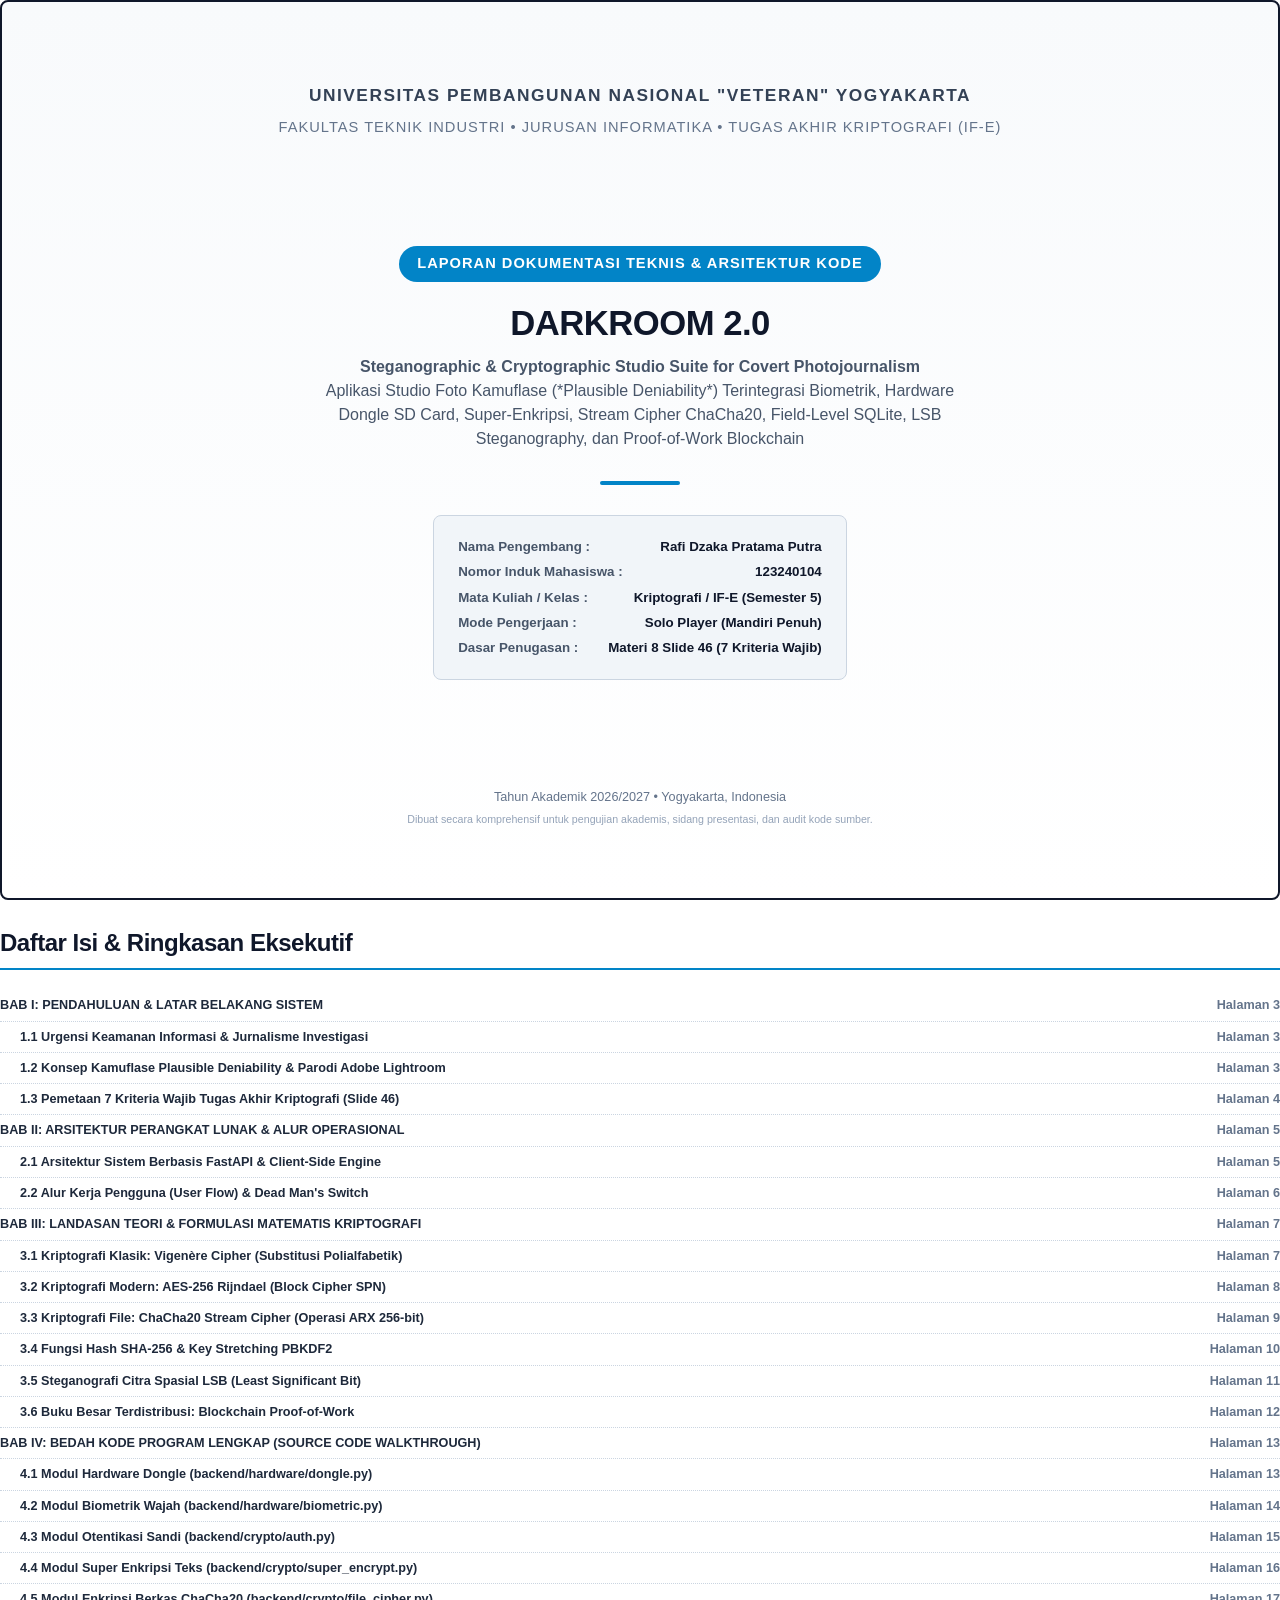
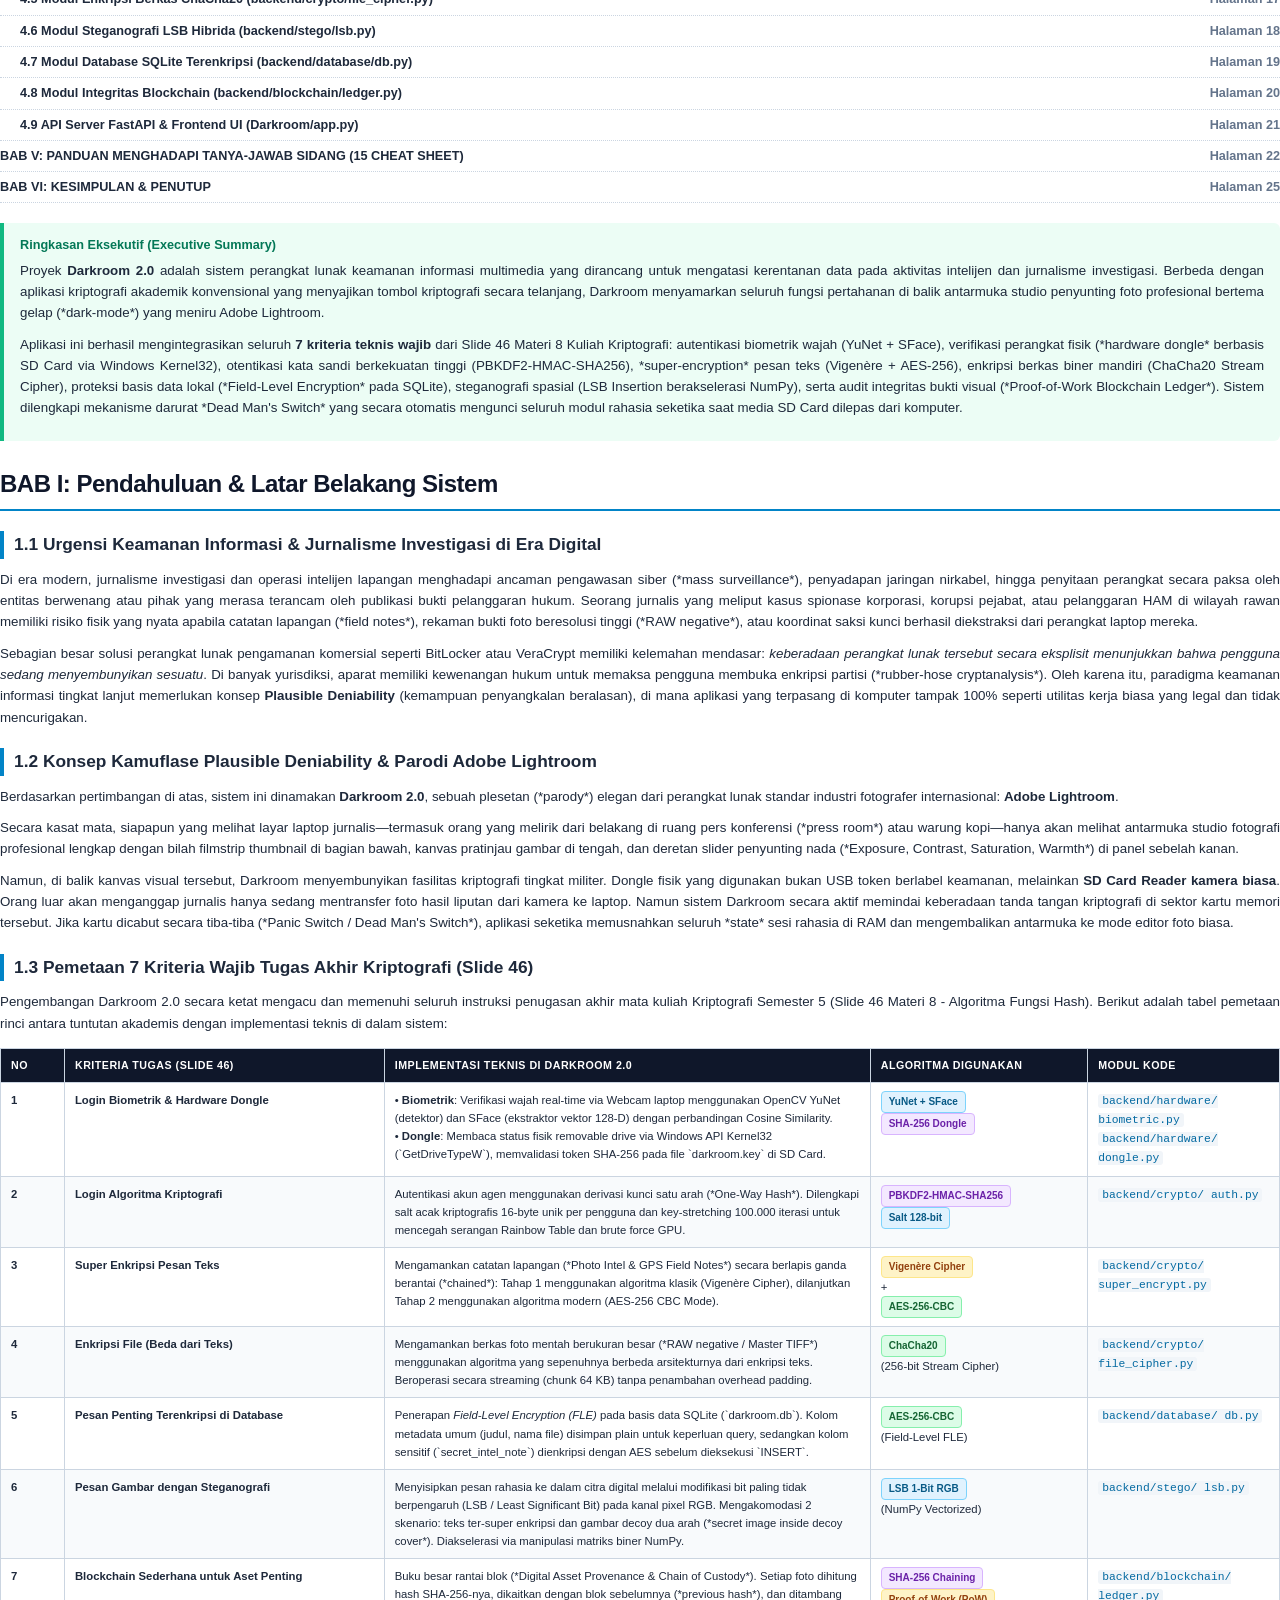
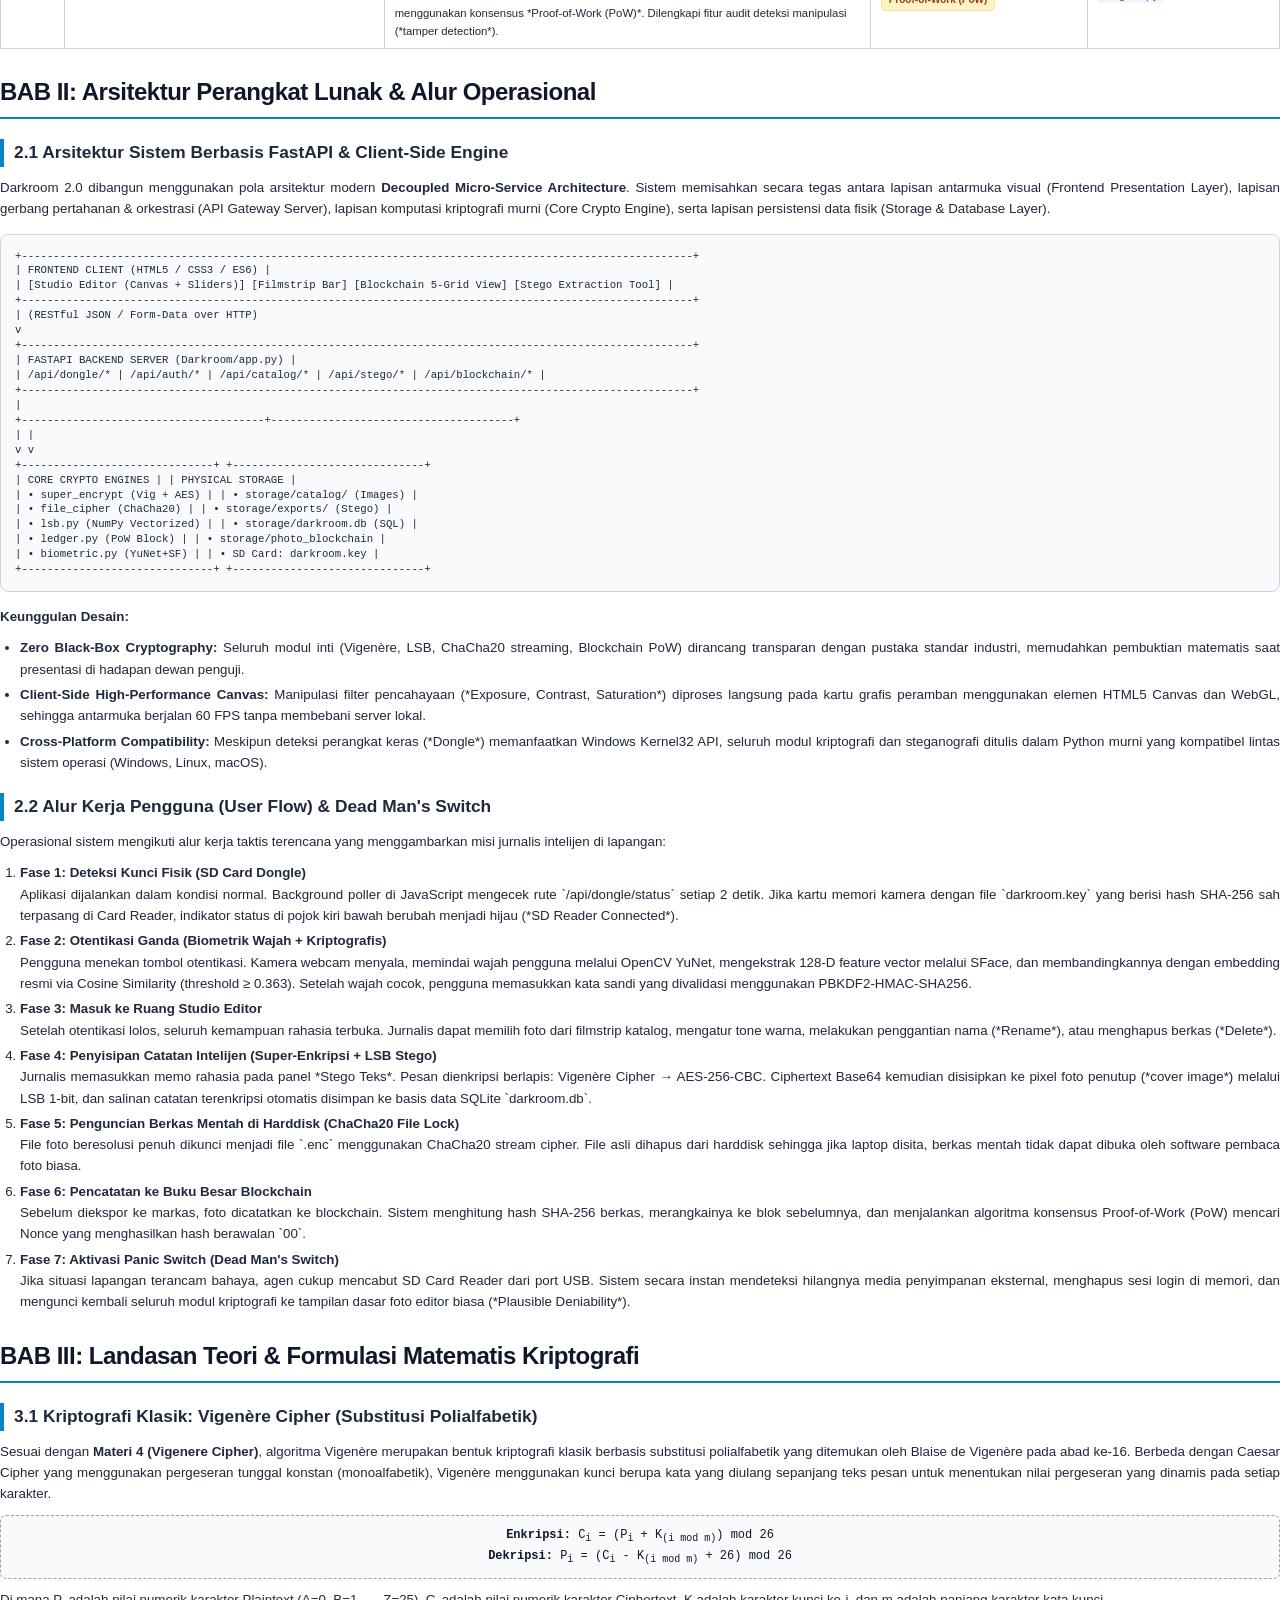
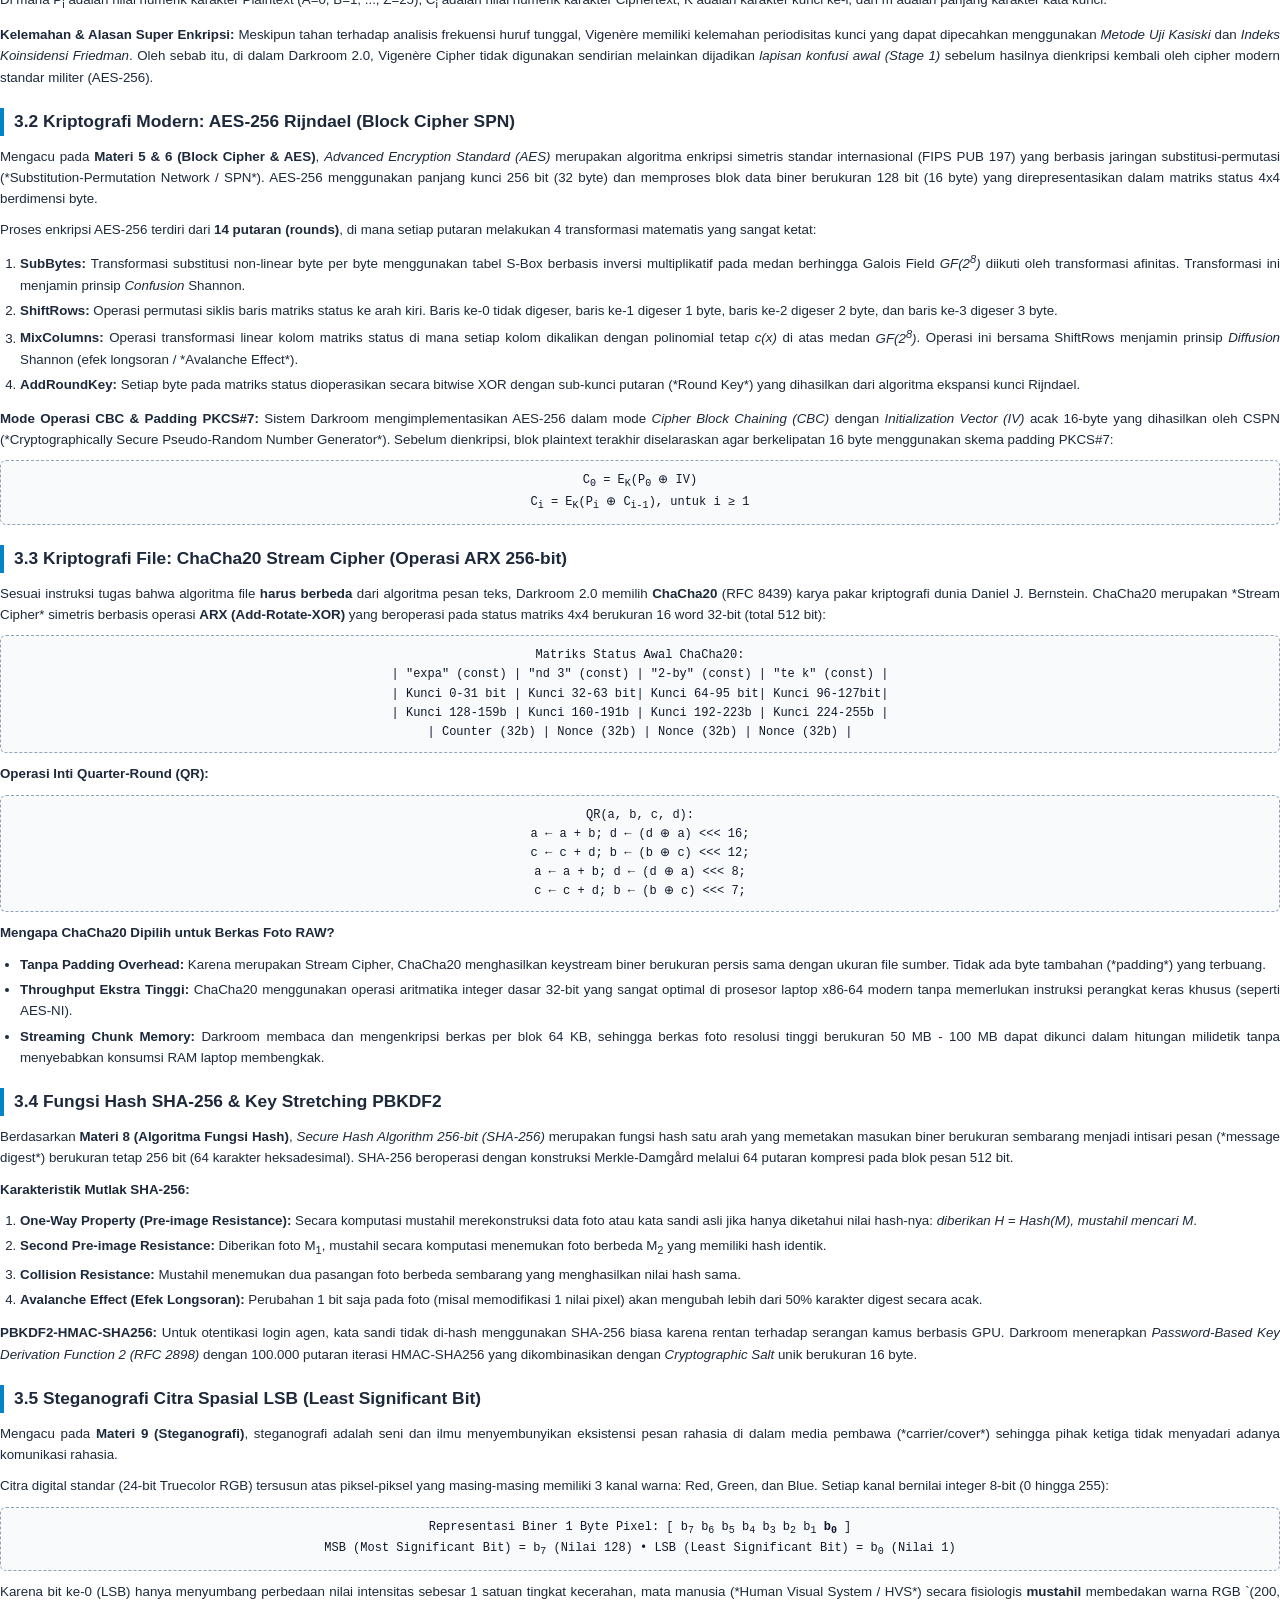
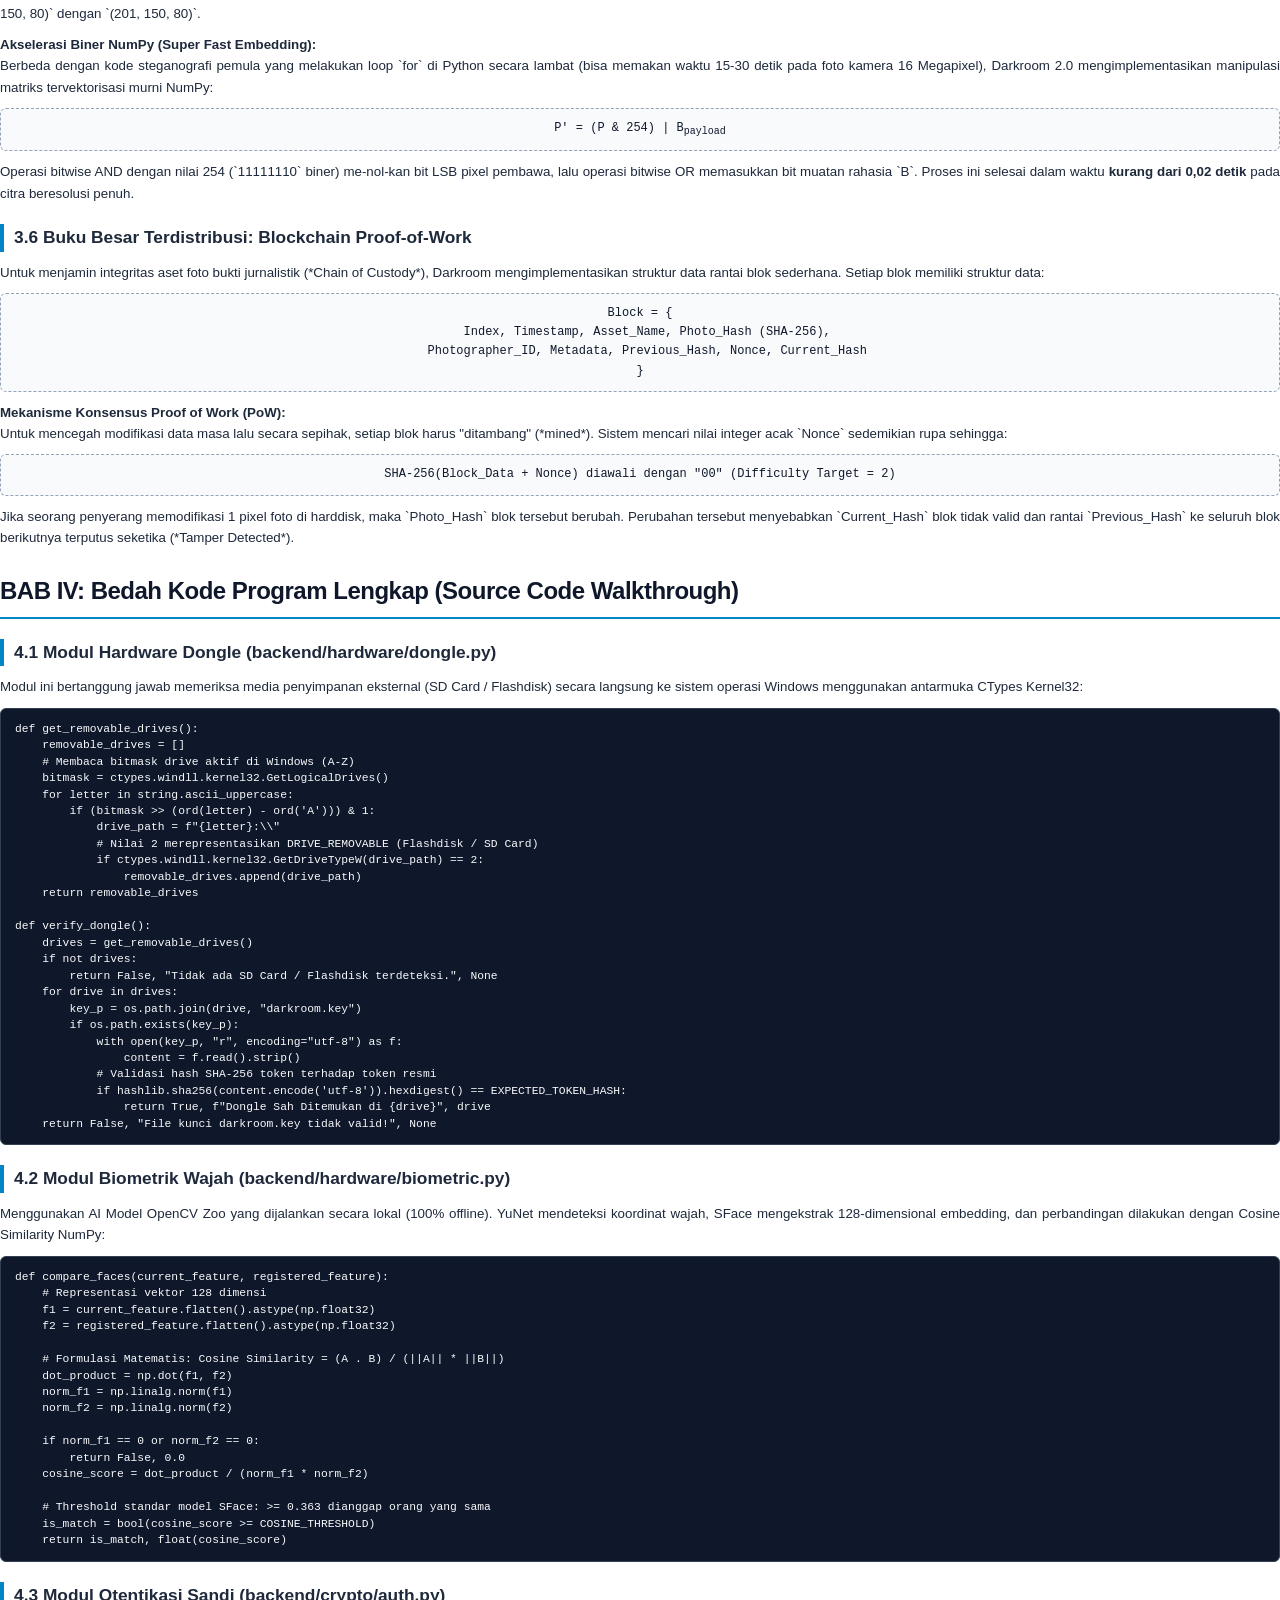
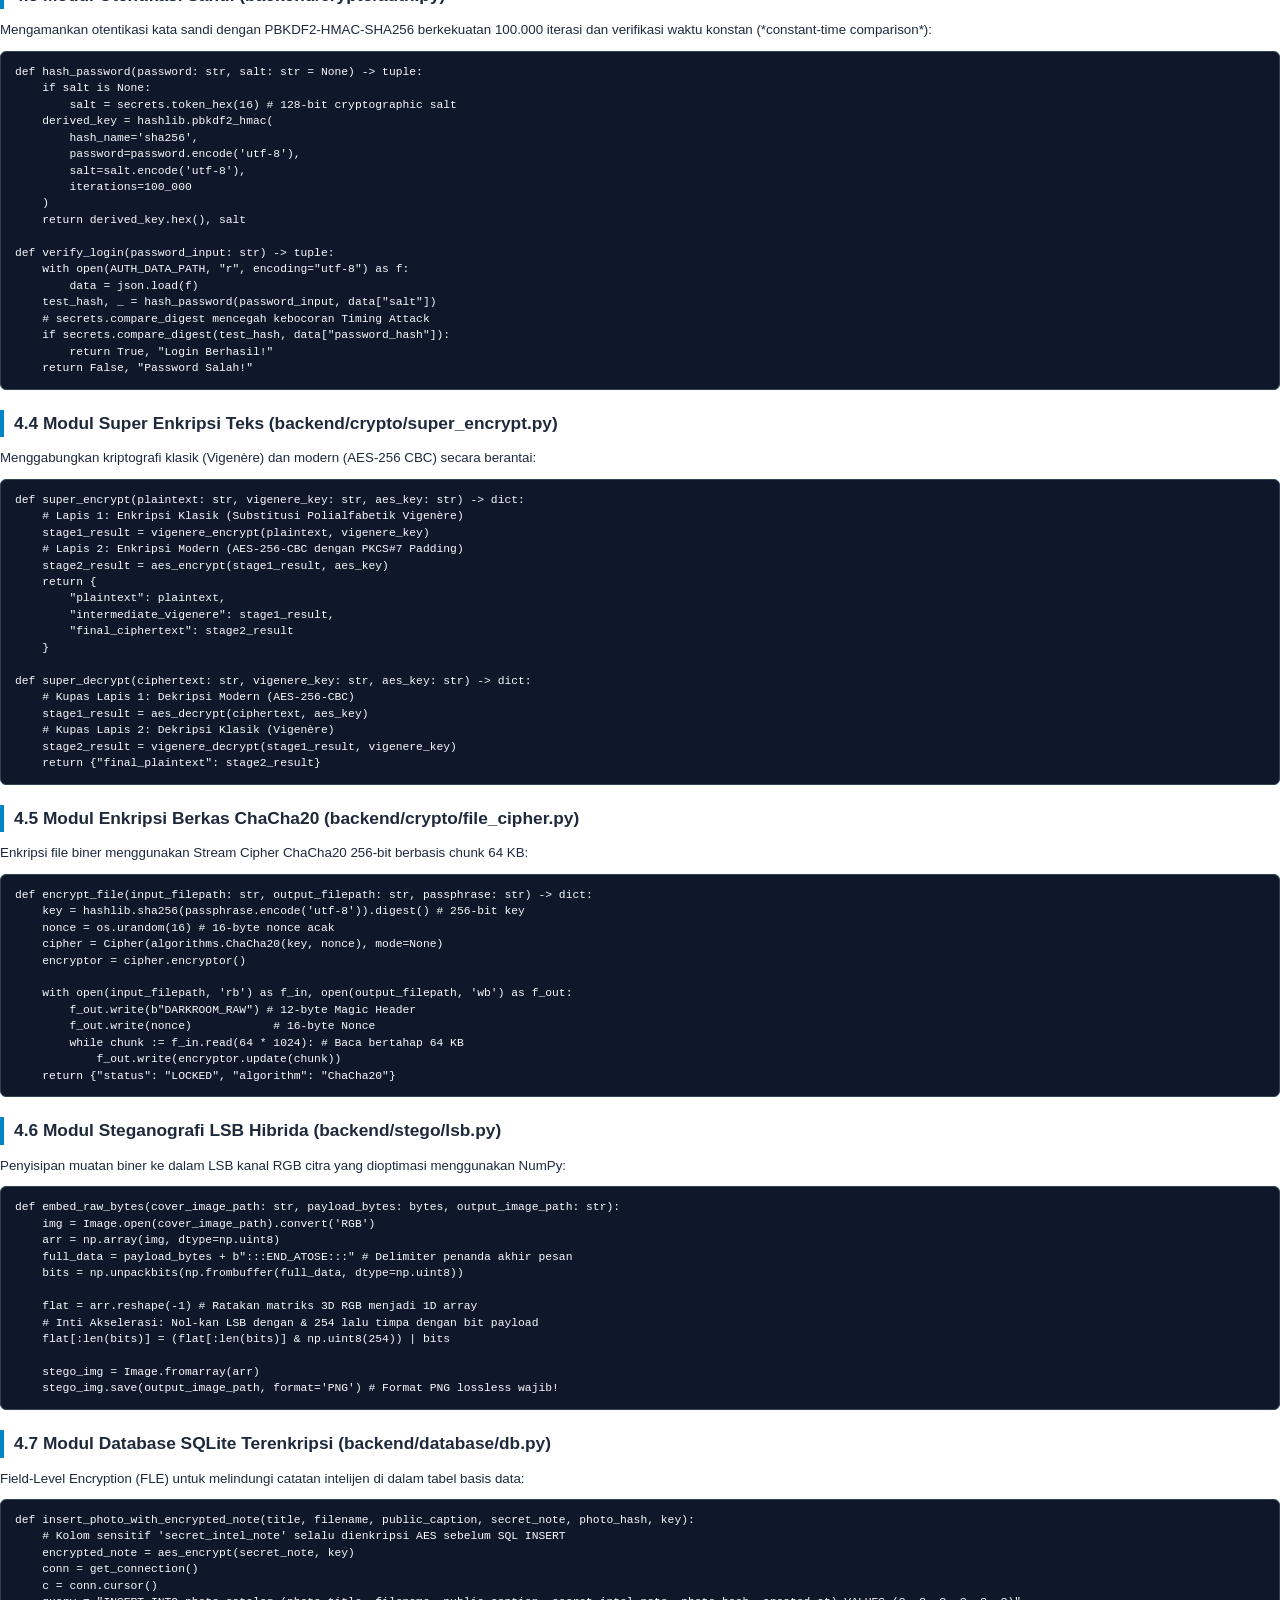
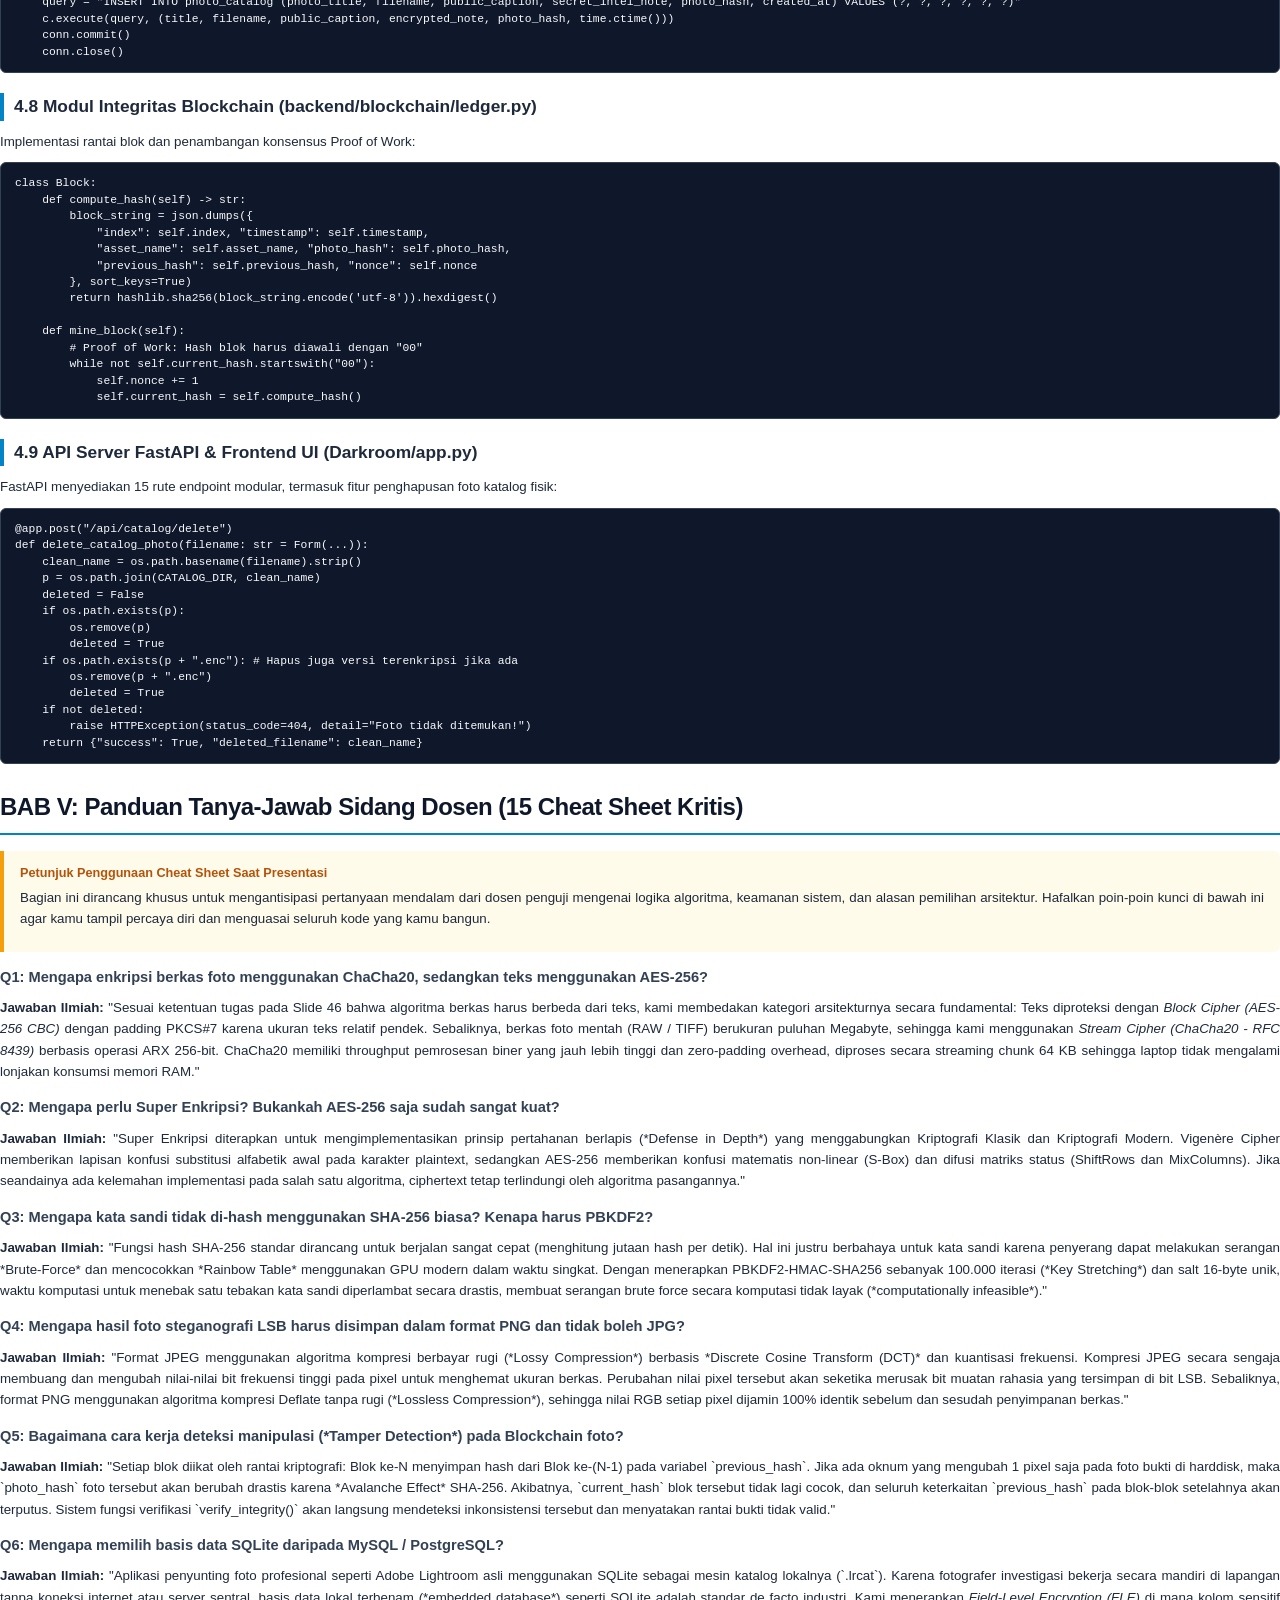
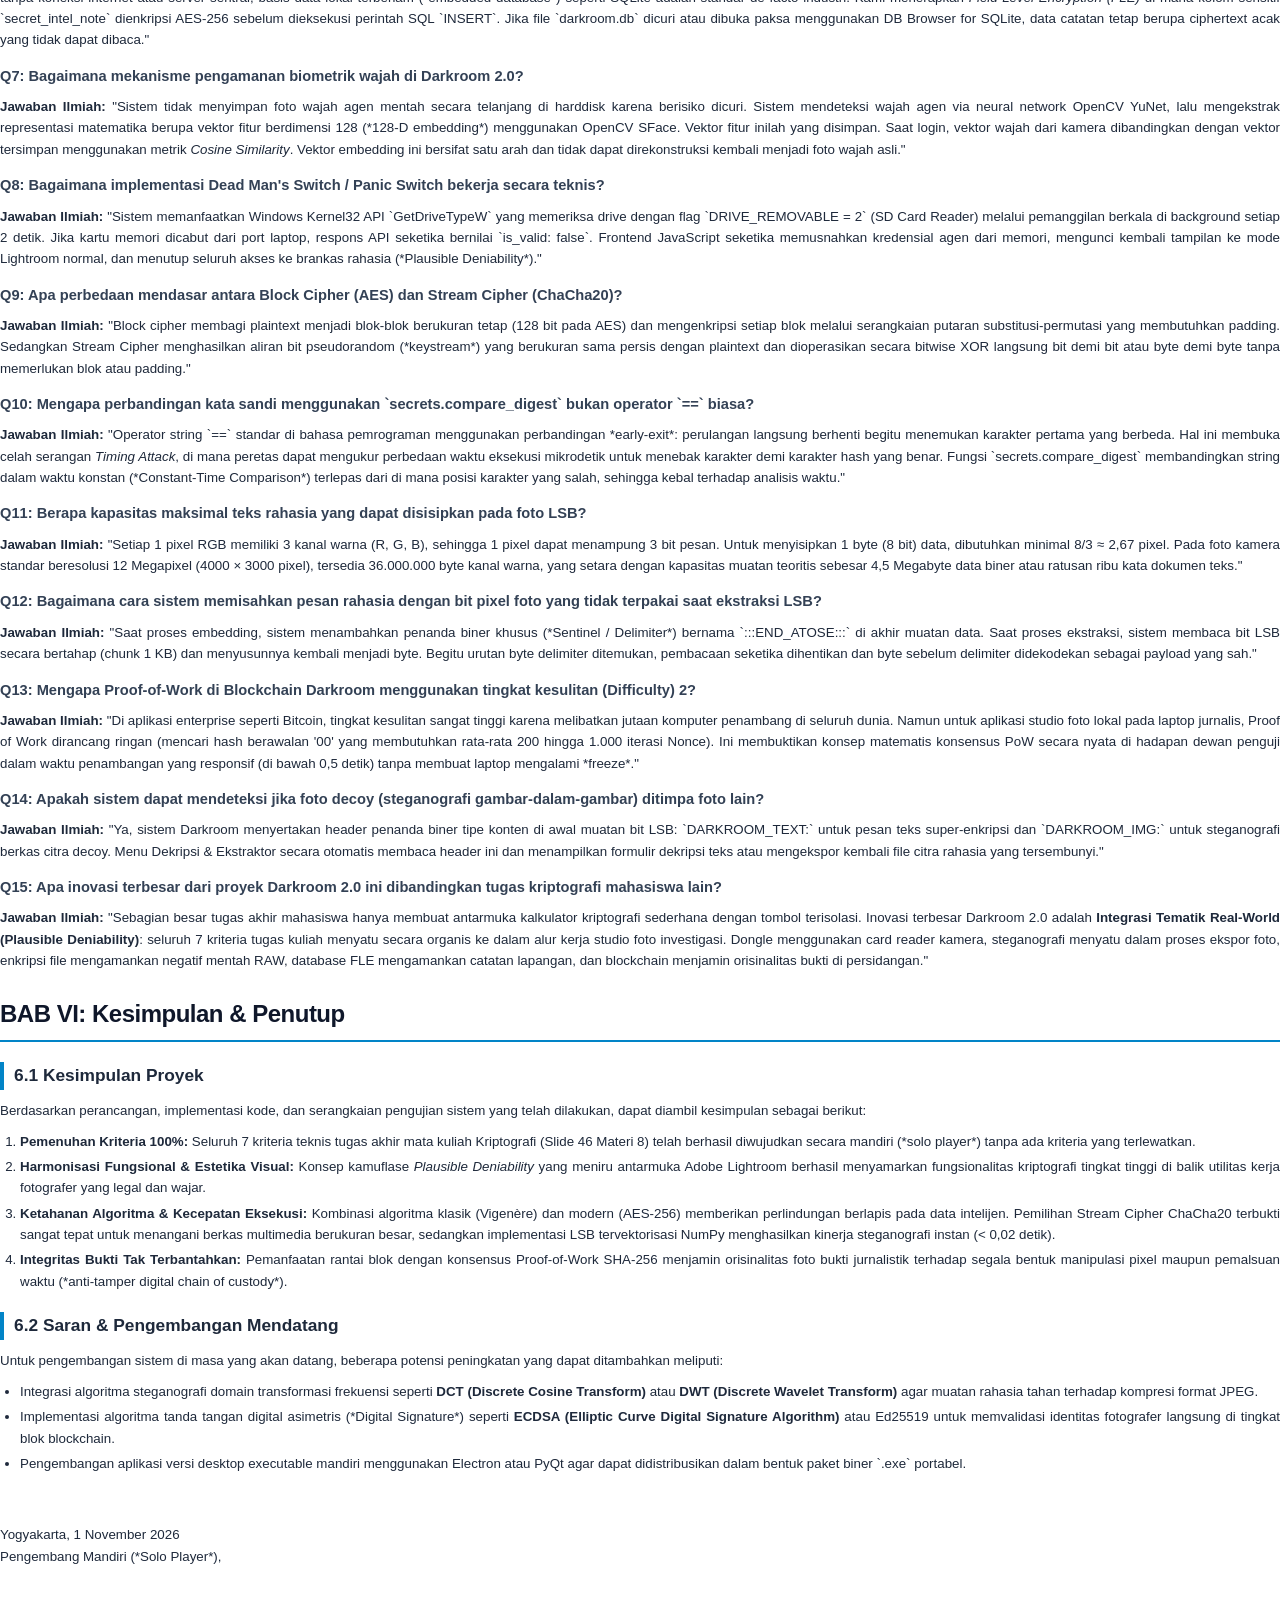
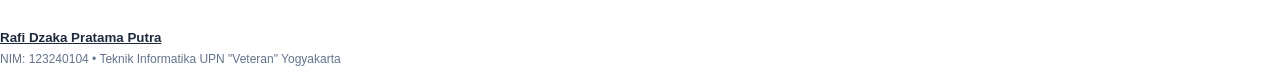
==== Dokumentasi_Lengkap_Darkroom_Kriptografi.html @ 1c9db247 "Initial release: DARKROOM 2.0 Full System Architecture & Covert Cryptography Suite" ====
<!DOCTYPE html>
<html lang="id">
<head>
<meta charset="UTF-8">
<title>Dokumentasi Teknis Lengkap - Darkroom 2.0</title>
<style>
    @page {
        size: A4;
        margin: 20mm 15mm 20mm 15mm;
        @bottom-right {
            content: "Halaman " counter(page);
            font-size: 8pt;
            font-family: 'Segoe UI', Tahoma, sans-serif;
            color: #64748b;
        }
        @top-right {
            content: "Darkroom 2.0 - Tugas Akhir Kriptografi";
            font-size: 8pt;
            font-family: 'Segoe UI', Tahoma, sans-serif;
            color: #94a3b8;
        }
    }

    body {
        font-family: 'Segoe UI', -apple-system, BlinkMacSystemFont, Roboto, Helvetica, Arial, sans-serif;
        font-size: 10pt;
        line-height: 1.6;
        color: #1e293b;
        background-color: #ffffff;
        margin: 0;
        padding: 0;
    }

    /* PAGE BREAK HELPERS */
    .page-break {
        page-break-before: always;
    }
    .avoid-break {
        page-break-inside: avoid;
    }

    /* COVER PAGE */
    .cover-page {
        height: 100vh;
        display: flex;
        flex-direction: column;
        justify-content: space-between;
        padding: 40px 20px;
        box-sizing: border-box;
        text-align: center;
        page-break-after: always;
        background: linear-gradient(180deg, #f8fafc 0%, #ffffff 100%);
        border: 2px solid #0f172a;
        border-radius: 8px;
    }
    .cover-top {
        margin-top: 40px;
    }
    .institution {
        font-size: 13pt;
        font-weight: 700;
        color: #334155;
        letter-spacing: 1.5px;
        text-transform: uppercase;
        margin-bottom: 6px;
    }
    .course-title {
        font-size: 11pt;
        color: #64748b;
        letter-spacing: 1px;
        text-transform: uppercase;
    }
    .cover-middle {
        margin: 60px 0;
    }
    .main-badge {
        display: inline-block;
        background-color: #0284c7;
        color: #ffffff;
        font-size: 11pt;
        font-weight: 700;
        padding: 6px 18px;
        border-radius: 20px;
        margin-bottom: 20px;
        letter-spacing: 1px;
    }
    .doc-title {
        font-size: 26pt;
        font-weight: 800;
        color: #0f172a;
        line-height: 1.25;
        margin: 0 0 16px 0;
    }
    .doc-subtitle {
        font-size: 12pt;
        color: #475569;
        max-width: 650px;
        margin: 0 auto;
        line-height: 1.5;
    }
    .cover-divider {
        width: 80px;
        height: 4px;
        background-color: #0284c7;
        margin: 30px auto;
        border-radius: 2px;
    }
    .author-box {
        background-color: #f1f5f9;
        border: 1px solid #cbd5e1;
        border-radius: 8px;
        padding: 16px 24px;
        display: inline-block;
        text-align: left;
        margin: 0 auto;
    }
    .author-row {
        display: flex;
        justify-content: space-between;
        gap: 30px;
        font-size: 10pt;
        margin: 4px 0;
    }
    .author-label {
        font-weight: 600;
        color: #475569;
    }
    .author-value {
        font-weight: 700;
        color: #0f172a;
    }
    .cover-bottom {
        margin-bottom: 30px;
        font-size: 9.5pt;
        color: #64748b;
    }

    /* HEADINGS */
    h1 {
        font-size: 18pt;
        font-weight: 800;
        color: #0f172a;
        border-bottom: 2px solid #0284c7;
        padding-bottom: 6px;
        margin-top: 24px;
        margin-bottom: 16px;
        letter-spacing: -0.5px;
    }
    h2 {
        font-size: 13pt;
        font-weight: 700;
        color: #1e293b;
        margin-top: 20px;
        margin-bottom: 10px;
        border-left: 4px solid #0284c7;
        padding-left: 10px;
    }
    h3 {
        font-size: 11pt;
        font-weight: 700;
        color: #334155;
        margin-top: 14px;
        margin-bottom: 8px;
    }
    p {
        margin-top: 0;
        margin-bottom: 10px;
        text-align: justify;
    }

    /* TABLES */
    table {
        width: 100%;
        border-collapse: collapse;
        margin: 14px 0 20px 0;
        font-size: 8.5pt;
    }
    th, td {
        border: 1px solid #cbd5e1;
        padding: 8px 10px;
        text-align: left;
        vertical-align: top;
    }
    th {
        background-color: #0f172a;
        color: #ffffff;
        font-weight: 700;
        text-transform: uppercase;
        font-size: 8pt;
        letter-spacing: 0.5px;
    }
    tr:nth-child(even) td {
        background-color: #f8fafc;
    }
    .badge {
        display: inline-block;
        padding: 2px 7px;
        border-radius: 4px;
        font-size: 7.5pt;
        font-weight: 700;
    }
    .badge-green { background-color: #dcfce7; color: #166534; border: 1px solid #86efac; }
    .badge-blue { background-color: #e0f2fe; color: #075985; border: 1px solid #7dd3fc; }
    .badge-purple { background-color: #f3e8ff; color: #6b21a8; border: 1px solid #d8b4fe; }
    .badge-amber { background-color: #fef3c7; color: #92400e; border: 1px solid #fde68a; }

    /* CODE BLOCKS */
    pre {
        background-color: #0f172a;
        color: #f8fafc;
        padding: 12px 14px;
        border-radius: 6px;
        font-family: 'Consolas', 'Fira Code', 'Courier New', monospace;
        font-size: 8pt;
        line-height: 1.45;
        overflow-x: hidden;
        white-space: pre-wrap;
        word-wrap: break-word;
        margin: 10px 0 16px 0;
        border: 1px solid #334155;
    }
    code {
        font-family: 'Consolas', 'Fira Code', 'Courier New', monospace;
        font-size: 8.5pt;
        background-color: #f1f5f9;
        color: #0369a1;
        padding: 1px 4px;
        border-radius: 3px;
    }
    pre code {
        background-color: transparent;
        color: inherit;
        padding: 0;
    }

    /* CALLOUT BOXES */
    .callout {
        border-left: 4px solid #0284c7;
        background-color: #f0f9ff;
        padding: 12px 16px;
        margin: 14px 0;
        border-radius: 0 6px 6px 0;
    }
    .callout-title {
        font-weight: 700;
        color: #0369a1;
        font-size: 9.5pt;
        margin-bottom: 4px;
    }
    .callout-warning {
        border-left-color: #f59e0b;
        background-color: #fffbeb;
    }
    .callout-warning .callout-title {
        color: #b45309;
    }
    .callout-success {
        border-left-color: #10b981;
        background-color: #ecfdf5;
    }
    .callout-success .callout-title {
        color: #047857;
    }

    /* FORMULA DISPLAY */
    .formula-box {
        background-color: #f8fafc;
        border: 1px dashed #94a3b8;
        border-radius: 6px;
        padding: 10px 16px;
        margin: 10px 0;
        font-family: 'Consolas', monospace;
        font-size: 9pt;
        color: #0f172a;
        text-align: center;
    }

    /* TABLE OF CONTENTS */
    .toc-item {
        display: flex;
        justify-content: space-between;
        border-bottom: 1px dotted #cbd5e1;
        padding: 5px 0;
        font-size: 9.5pt;
    }
    .toc-title {
        color: #1e293b;
        font-weight: 600;
    }
    .toc-page {
        color: #64748b;
        font-weight: 700;
    }

    ul, ol {
        margin-top: 0;
        margin-bottom: 12px;
        padding-left: 20px;
    }
    li {
        margin-bottom: 4px;
        text-align: justify;
    }
</style>
</head>
<body>

<!-- ========================================================================= -->
<!-- 1. COVER PAGE                                                             -->
<!-- ========================================================================= -->
<div class="cover-page">
    <div class="cover-top">
        <div class="institution">Universitas Pembangunan Nasional "Veteran" Yogyakarta</div>
        <div class="course-title">Fakultas Teknik Industri &bull; Jurusan Informatika &bull; Tugas Akhir Kriptografi (IF-E)</div>
    </div>

    <div class="cover-middle">
        <div class="main-badge">LAPORAN DOKUMENTASI TEKNIS & ARSITEKTUR KODE</div>
        <h1 class="doc-title" style="border:none; margin:0 0 10px 0; padding:0;">DARKROOM 2.0</h1>
        <div class="doc-subtitle">
            <strong>Steganographic & Cryptographic Studio Suite for Covert Photojournalism</strong><br>
            Aplikasi Studio Foto Kamuflase (*Plausible Deniability*) Terintegrasi Biometrik, Hardware Dongle SD Card, Super-Enkripsi, Stream Cipher ChaCha20, Field-Level SQLite, LSB Steganography, dan Proof-of-Work Blockchain
        </div>
        <div class="cover-divider"></div>

        <div class="author-box">
            <div class="author-row">
                <span class="author-label">Nama Pengembang :</span>
                <span class="author-value">Rafi Dzaka Pratama Putra</span>
            </div>
            <div class="author-row">
                <span class="author-label">Nomor Induk Mahasiswa :</span>
                <span class="author-value">123240104</span>
            </div>
            <div class="author-row">
                <span class="author-label">Mata Kuliah / Kelas :</span>
                <span class="author-value">Kriptografi / IF-E (Semester 5)</span>
            </div>
            <div class="author-row">
                <span class="author-label">Mode Pengerjaan :</span>
                <span class="author-value">Solo Player (Mandiri Penuh)</span>
            </div>
            <div class="author-row">
                <span class="author-label">Dasar Penugasan :</span>
                <span class="author-value">Materi 8 Slide 46 (7 Kriteria Wajib)</span>
            </div>
        </div>
    </div>

    <div class="cover-bottom">
        <div>Tahun Akademik 2026/2027 &bull; Yogyakarta, Indonesia</div>
        <div style="font-size: 8pt; margin-top: 4px; color: #94a3b8;">Dibuat secara komprehensif untuk pengujian akademis, sidang presentasi, dan audit kode sumber.</div>
    </div>
</div>


<!-- ========================================================================= -->
<!-- 2. DAFTAR ISI & RINGKASAN EKSEKUTIF                                        -->
<!-- ========================================================================= -->
<div class="page-break"></div>
<h1>Daftar Isi & Ringkasan Eksekutif</h1>

<div style="margin: 20px 0;">
    <div class="toc-item"><span class="toc-title">BAB I: PENDAHULUAN & LATAR BELAKANG SISTEM</span><span class="toc-page">Halaman 3</span></div>
    <div class="toc-item" style="padding-left: 20px;"><span class="toc-title">1.1 Urgensi Keamanan Informasi & Jurnalisme Investigasi</span><span class="toc-page">Halaman 3</span></div>
    <div class="toc-item" style="padding-left: 20px;"><span class="toc-title">1.2 Konsep Kamuflase Plausible Deniability & Parodi Adobe Lightroom</span><span class="toc-page">Halaman 3</span></div>
    <div class="toc-item" style="padding-left: 20px;"><span class="toc-title">1.3 Pemetaan 7 Kriteria Wajib Tugas Akhir Kriptografi (Slide 46)</span><span class="toc-page">Halaman 4</span></div>
    
    <div class="toc-item"><span class="toc-title">BAB II: ARSITEKTUR PERANGKAT LUNAK & ALUR OPERASIONAL</span><span class="toc-page">Halaman 5</span></div>
    <div class="toc-item" style="padding-left: 20px;"><span class="toc-title">2.1 Arsitektur Sistem Berbasis FastAPI & Client-Side Engine</span><span class="toc-page">Halaman 5</span></div>
    <div class="toc-item" style="padding-left: 20px;"><span class="toc-title">2.2 Alur Kerja Pengguna (User Flow) & Dead Man's Switch</span><span class="toc-page">Halaman 6</span></div>

    <div class="toc-item"><span class="toc-title">BAB III: LANDASAN TEORI & FORMULASI MATEMATIS KRIPTOGRAFI</span><span class="toc-page">Halaman 7</span></div>
    <div class="toc-item" style="padding-left: 20px;"><span class="toc-title">3.1 Kriptografi Klasik: Vigenère Cipher (Substitusi Polialfabetik)</span><span class="toc-page">Halaman 7</span></div>
    <div class="toc-item" style="padding-left: 20px;"><span class="toc-title">3.2 Kriptografi Modern: AES-256 Rijndael (Block Cipher SPN)</span><span class="toc-page">Halaman 8</span></div>
    <div class="toc-item" style="padding-left: 20px;"><span class="toc-title">3.3 Kriptografi File: ChaCha20 Stream Cipher (Operasi ARX 256-bit)</span><span class="toc-page">Halaman 9</span></div>
    <div class="toc-item" style="padding-left: 20px;"><span class="toc-title">3.4 Fungsi Hash SHA-256 & Key Stretching PBKDF2</span><span class="toc-page">Halaman 10</span></div>
    <div class="toc-item" style="padding-left: 20px;"><span class="toc-title">3.5 Steganografi Citra Spasial LSB (Least Significant Bit)</span><span class="toc-page">Halaman 11</span></div>
    <div class="toc-item" style="padding-left: 20px;"><span class="toc-title">3.6 Buku Besar Terdistribusi: Blockchain Proof-of-Work</span><span class="toc-page">Halaman 12</span></div>

    <div class="toc-item"><span class="toc-title">BAB IV: BEDAH KODE PROGRAM LENGKAP (SOURCE CODE WALKTHROUGH)</span><span class="toc-page">Halaman 13</span></div>
    <div class="toc-item" style="padding-left: 20px;"><span class="toc-title">4.1 Modul Hardware Dongle (backend/hardware/dongle.py)</span><span class="toc-page">Halaman 13</span></div>
    <div class="toc-item" style="padding-left: 20px;"><span class="toc-title">4.2 Modul Biometrik Wajah (backend/hardware/biometric.py)</span><span class="toc-page">Halaman 14</span></div>
    <div class="toc-item" style="padding-left: 20px;"><span class="toc-title">4.3 Modul Otentikasi Sandi (backend/crypto/auth.py)</span><span class="toc-page">Halaman 15</span></div>
    <div class="toc-item" style="padding-left: 20px;"><span class="toc-title">4.4 Modul Super Enkripsi Teks (backend/crypto/super_encrypt.py)</span><span class="toc-page">Halaman 16</span></div>
    <div class="toc-item" style="padding-left: 20px;"><span class="toc-title">4.5 Modul Enkripsi Berkas ChaCha20 (backend/crypto/file_cipher.py)</span><span class="toc-page">Halaman 17</span></div>
    <div class="toc-item" style="padding-left: 20px;"><span class="toc-title">4.6 Modul Steganografi LSB Hibrida (backend/stego/lsb.py)</span><span class="toc-page">Halaman 18</span></div>
    <div class="toc-item" style="padding-left: 20px;"><span class="toc-title">4.7 Modul Database SQLite Terenkripsi (backend/database/db.py)</span><span class="toc-page">Halaman 19</span></div>
    <div class="toc-item" style="padding-left: 20px;"><span class="toc-title">4.8 Modul Integritas Blockchain (backend/blockchain/ledger.py)</span><span class="toc-page">Halaman 20</span></div>
    <div class="toc-item" style="padding-left: 20px;"><span class="toc-title">4.9 API Server FastAPI & Frontend UI (Darkroom/app.py)</span><span class="toc-page">Halaman 21</span></div>

    <div class="toc-item"><span class="toc-title">BAB V: PANDUAN MENGHADAPI TANYA-JAWAB SIDANG (15 CHEAT SHEET)</span><span class="toc-page">Halaman 22</span></div>
    <div class="toc-item"><span class="toc-title">BAB VI: KESIMPULAN & PENUTUP</span><span class="toc-page">Halaman 25</span></div>
</div>

<div class="callout callout-success avoid-break">
    <div class="callout-title">Ringkasan Eksekutif (Executive Summary)</div>
    <p>
        Proyek <strong>Darkroom 2.0</strong> adalah sistem perangkat lunak keamanan informasi multimedia yang dirancang untuk mengatasi kerentanan data pada aktivitas intelijen dan jurnalisme investigasi. Berbeda dengan aplikasi kriptografi akademik konvensional yang menyajikan tombol kriptografi secara telanjang, Darkroom menyamarkan seluruh fungsi pertahanan di balik antarmuka studio penyunting foto profesional bertema gelap (*dark-mode*) yang meniru Adobe Lightroom.
    </p>
    <p>
        Aplikasi ini berhasil mengintegrasikan seluruh <strong>7 kriteria teknis wajib</strong> dari Slide 46 Materi 8 Kuliah Kriptografi: autentikasi biometrik wajah (YuNet + SFace), verifikasi perangkat fisik (*hardware dongle* berbasis SD Card via Windows Kernel32), otentikasi kata sandi berkekuatan tinggi (PBKDF2-HMAC-SHA256), *super-encryption* pesan teks (Vigenère + AES-256), enkripsi berkas biner mandiri (ChaCha20 Stream Cipher), proteksi basis data lokal (*Field-Level Encryption* pada SQLite), steganografi spasial (LSB Insertion berakselerasi NumPy), serta audit integritas bukti visual (*Proof-of-Work Blockchain Ledger*). Sistem dilengkapi mekanisme darurat *Dead Man's Switch* yang secara otomatis mengunci seluruh modul rahasia seketika saat media SD Card dilepas dari komputer.
    </p>
</div>


<!-- ========================================================================= -->
<!-- 3. BAB I: PENDAHULUAN & LATAR BELAKANG                                      -->
<!-- ========================================================================= -->
<div class="page-break"></div>
<h1>BAB I: Pendahuluan & Latar Belakang Sistem</h1>

<h2>1.1 Urgensi Keamanan Informasi & Jurnalisme Investigasi di Era Digital</h2>
<p>
    Di era modern, jurnalisme investigasi dan operasi intelijen lapangan menghadapi ancaman pengawasan siber (*mass surveillance*), penyadapan jaringan nirkabel, hingga penyitaan perangkat secara paksa oleh entitas berwenang atau pihak yang merasa terancam oleh publikasi bukti pelanggaran hukum. Seorang jurnalis yang meliput kasus spionase korporasi, korupsi pejabat, atau pelanggaran HAM di wilayah rawan memiliki risiko fisik yang nyata apabila catatan lapangan (*field notes*), rekaman bukti foto beresolusi tinggi (*RAW negative*), atau koordinat saksi kunci berhasil diekstraksi dari perangkat laptop mereka.
</p>
<p>
    Sebagian besar solusi perangkat lunak pengamanan komersial seperti BitLocker atau VeraCrypt memiliki kelemahan mendasar: <em>keberadaan perangkat lunak tersebut secara eksplisit menunjukkan bahwa pengguna sedang menyembunyikan sesuatu</em>. Di banyak yurisdiksi, aparat memiliki kewenangan hukum untuk memaksa pengguna membuka enkripsi partisi (*rubber-hose cryptanalysis*). Oleh karena itu, paradigma keamanan informasi tingkat lanjut memerlukan konsep <strong>Plausible Deniability</strong> (kemampuan penyangkalan beralasan), di mana aplikasi yang terpasang di komputer tampak 100% seperti utilitas kerja biasa yang legal dan tidak mencurigakan.
</p>

<h2>1.2 Konsep Kamuflase Plausible Deniability & Parodi Adobe Lightroom</h2>
<p>
    Berdasarkan pertimbangan di atas, sistem ini dinamakan <strong>Darkroom 2.0</strong>, sebuah plesetan (*parody*) elegan dari perangkat lunak standar industri fotografer internasional: <strong>Adobe Lightroom</strong>.
</p>
<p>
    Secara kasat mata, siapapun yang melihat layar laptop jurnalis—termasuk orang yang melirik dari belakang di ruang pers konferensi (*press room*) atau warung kopi—hanya akan melihat antarmuka studio fotografi profesional lengkap dengan bilah filmstrip thumbnail di bagian bawah, kanvas pratinjau gambar di tengah, dan deretan slider penyunting nada (*Exposure, Contrast, Saturation, Warmth*) di panel sebelah kanan.
</p>
<p>
    Namun, di balik kanvas visual tersebut, Darkroom menyembunyikan fasilitas kriptografi tingkat militer. Dongle fisik yang digunakan bukan USB token berlabel keamanan, melainkan <strong>SD Card Reader kamera biasa</strong>. Orang luar akan menganggap jurnalis hanya sedang mentransfer foto hasil liputan dari kamera ke laptop. Namun sistem Darkroom secara aktif memindai keberadaan tanda tangan kriptografi di sektor kartu memori tersebut. Jika kartu dicabut secara tiba-tiba (*Panic Switch / Dead Man's Switch*), aplikasi seketika memusnahkan seluruh *state* sesi rahasia di RAM dan mengembalikan antarmuka ke mode editor foto biasa.
</p>

<h2>1.3 Pemetaan 7 Kriteria Wajib Tugas Akhir Kriptografi (Slide 46)</h2>
<p>
    Pengembangan Darkroom 2.0 secara ketat mengacu dan memenuhi seluruh instruksi penugasan akhir mata kuliah Kriptografi Semester 5 (Slide 46 Materi 8 - Algoritma Fungsi Hash). Berikut adalah tabel pemetaan rinci antara tuntutan akademis dengan implementasi teknis di dalam sistem:
</p>

<table class="avoid-break">
    <thead>
        <tr>
            <th style="width: 5%;">No</th>
            <th style="width: 25%;">Kriteria Tugas (Slide 46)</th>
            <th style="width: 38%;">Implementasi Teknis di Darkroom 2.0</th>
            <th style="width: 17%;">Algoritma Digunakan</th>
            <th style="width: 15%;">Modul Kode</th>
        </tr>
    </thead>
    <tbody>
        <tr>
            <td><strong>1</strong></td>
            <td><strong>Login Biometrik & Hardware Dongle</strong></td>
            <td>
                • <strong>Biometrik</strong>: Verifikasi wajah real-time via Webcam laptop menggunakan OpenCV YuNet (detektor) dan SFace (ekstraktor vektor 128-D) dengan perbandingan Cosine Similarity.<br>
                • <strong>Dongle</strong>: Membaca status fisik removable drive via Windows API Kernel32 (`GetDriveTypeW`), memvalidasi token SHA-256 pada file `darkroom.key` di SD Card.
            </td>
            <td><span class="badge badge-blue">YuNet + SFace</span><br><span class="badge badge-purple">SHA-256 Dongle</span></td>
            <td><code>backend/hardware/ biometric.py</code><br><code>backend/hardware/ dongle.py</code></td>
        </tr>
        <tr>
            <td><strong>2</strong></td>
            <td><strong>Login Algoritma Kriptografi</strong></td>
            <td>
                Autentikasi akun agen menggunakan derivasi kunci satu arah (*One-Way Hash*). Dilengkapi salt acak kriptografis 16-byte unik per pengguna dan key-stretching 100.000 iterasi untuk mencegah serangan Rainbow Table dan brute force GPU.
            </td>
            <td><span class="badge badge-purple">PBKDF2-HMAC-SHA256</span><br><span class="badge badge-blue">Salt 128-bit</span></td>
            <td><code>backend/crypto/ auth.py</code></td>
        </tr>
        <tr>
            <td><strong>3</strong></td>
            <td><strong>Super Enkripsi Pesan Teks</strong></td>
            <td>
                Mengamankan catatan lapangan (*Photo Intel & GPS Field Notes*) secara berlapis ganda berantai (*chained*): Tahap 1 menggunakan algoritma klasik (Vigenère Cipher), dilanjutkan Tahap 2 menggunakan algoritma modern (AES-256 CBC Mode).
            </td>
            <td><span class="badge badge-amber">Vigenère Cipher</span><br>+<br><span class="badge badge-green">AES-256-CBC</span></td>
            <td><code>backend/crypto/ super_encrypt.py</code></td>
        </tr>
        <tr>
            <td><strong>4</strong></td>
            <td><strong>Enkripsi File (Beda dari Teks)</strong></td>
            <td>
                Mengamankan berkas foto mentah berukuran besar (*RAW negative / Master TIFF*) menggunakan algoritma yang sepenuhnya berbeda arsitekturnya dari enkripsi teks. Beroperasi secara streaming (chunk 64 KB) tanpa penambahan overhead padding.
            </td>
            <td><span class="badge badge-green">ChaCha20</span><br>(256-bit Stream Cipher)</td>
            <td><code>backend/crypto/ file_cipher.py</code></td>
        </tr>
        <tr>
            <td><strong>5</strong></td>
            <td><strong>Pesan Penting Terenkripsi di Database</strong></td>
            <td>
                Penerapan <em>Field-Level Encryption (FLE)</em> pada basis data SQLite (`darkroom.db`). Kolom metadata umum (judul, nama file) disimpan plain untuk keperluan query, sedangkan kolom sensitif (`secret_intel_note`) dienkripsi dengan AES sebelum dieksekusi `INSERT`.
            </td>
            <td><span class="badge badge-green">AES-256-CBC</span><br>(Field-Level FLE)</td>
            <td><code>backend/database/ db.py</code></td>
        </tr>
        <tr>
            <td><strong>6</strong></td>
            <td><strong>Pesan Gambar dengan Steganografi</strong></td>
            <td>
                Menyisipkan pesan rahasia ke dalam citra digital melalui modifikasi bit paling tidak berpengaruh (LSB / Least Significant Bit) pada kanal pixel RGB. Mengakomodasi 2 skenario: teks ter-super enkripsi dan gambar decoy dua arah (*secret image inside decoy cover*). Diakselerasi via manipulasi matriks biner NumPy.
            </td>
            <td><span class="badge badge-blue">LSB 1-Bit RGB</span><br>(NumPy Vectorized)</td>
            <td><code>backend/stego/ lsb.py</code></td>
        </tr>
        <tr>
            <td><strong>7</strong></td>
            <td><strong>Blockchain Sederhana untuk Aset Penting</strong></td>
            <td>
                Buku besar rantai blok (*Digital Asset Provenance & Chain of Custody*). Setiap foto dihitung hash SHA-256-nya, dikaitkan dengan blok sebelumnya (*previous hash*), dan ditambang menggunakan konsensus *Proof-of-Work (PoW)*. Dilengkapi fitur audit deteksi manipulasi (*tamper detection*).
            </td>
            <td><span class="badge badge-purple">SHA-256 Chaining</span><br><span class="badge badge-amber">Proof-of-Work (PoW)</span></td>
            <td><code>backend/blockchain/ ledger.py</code></td>
        </tr>
    </tbody>
</table>


<!-- ========================================================================= -->
<!-- 4. BAB II: ARSITEKTUR PERANGKAT LUNAK & ALUR OPERASIONAL                   -->
<!-- ========================================================================= -->
<div class="page-break"></div>
<h1>BAB II: Arsitektur Perangkat Lunak & Alur Operasional</h1>

<h2>2.1 Arsitektur Sistem Berbasis FastAPI & Client-Side Engine</h2>
<p>
    Darkroom 2.0 dibangun menggunakan pola arsitektur modern <strong>Decoupled Micro-Service Architecture</strong>. Sistem memisahkan secara tegas antara lapisan antarmuka visual (Frontend Presentation Layer), lapisan gerbang pertahanan & orkestrasi (API Gateway Server), lapisan komputasi kriptografi murni (Core Crypto Engine), serta lapisan persistensi data fisik (Storage & Database Layer).
</p>

<div class="avoid-break" style="margin: 14px 0; text-align: center;">
    <div style="background-color: #f8fafc; border: 1px solid #cbd5e1; border-radius: 8px; padding: 14px; text-align: left; font-family: 'Consolas', monospace; font-size: 8pt; line-height: 1.4;">
        +---------------------------------------------------------------------------------------------------------+<br>
        |                                       FRONTEND CLIENT (HTML5 / CSS3 / ES6)                              |<br>
        |  [Studio Editor (Canvas + Sliders)]  [Filmstrip Bar]  [Blockchain 5-Grid View]  [Stego Extraction Tool] |<br>
        +---------------------------------------------------------------------------------------------------------+<br>
                                                              | (RESTful JSON / Form-Data over HTTP)<br>
                                                              v<br>
        +---------------------------------------------------------------------------------------------------------+<br>
        |                                        FASTAPI BACKEND SERVER (Darkroom/app.py)                         |<br>
        |   /api/dongle/*   |   /api/auth/*   |   /api/catalog/*   |   /api/stego/*   |   /api/blockchain/*       |<br>
        +---------------------------------------------------------------------------------------------------------+<br>
                                                              |<br>
                       +--------------------------------------+--------------------------------------+<br>
                       |                                                                             |<br>
                       v                                                                             v<br>
        +------------------------------+                                              +------------------------------+<br>
        |      CORE CRYPTO ENGINES     |                                              |      PHYSICAL STORAGE        |<br>
        |  • super_encrypt (Vig + AES) |                                              |  • storage/catalog/ (Images) |<br>
        |  • file_cipher (ChaCha20)    |                                              |  • storage/exports/ (Stego)  |<br>
        |  • lsb.py (NumPy Vectorized) |                                              |  • storage/darkroom.db (SQL) |<br>
        |  • ledger.py (PoW Block)     |                                              |  • storage/photo_blockchain  |<br>
        |  • biometric.py (YuNet+SF)   |                                              |  • SD Card: darkroom.key     |<br>
        +------------------------------+                                              +------------------------------+
    </div>
</div>

<p>
    <strong>Keunggulan Desain:</strong>
</p>
<ul>
    <li><strong>Zero Black-Box Cryptography:</strong> Seluruh modul inti (Vigenère, LSB, ChaCha20 streaming, Blockchain PoW) dirancang transparan dengan pustaka standar industri, memudahkan pembuktian matematis saat presentasi di hadapan dewan penguji.</li>
    <li><strong>Client-Side High-Performance Canvas:</strong> Manipulasi filter pencahayaan (*Exposure, Contrast, Saturation*) diproses langsung pada kartu grafis peramban menggunakan elemen HTML5 Canvas dan WebGL, sehingga antarmuka berjalan 60 FPS tanpa membebani server lokal.</li>
    <li><strong>Cross-Platform Compatibility:</strong> Meskipun deteksi perangkat keras (*Dongle*) memanfaatkan Windows Kernel32 API, seluruh modul kriptografi dan steganografi ditulis dalam Python murni yang kompatibel lintas sistem operasi (Windows, Linux, macOS).</li>
</ul>

<h2>2.2 Alur Kerja Pengguna (User Flow) & Dead Man's Switch</h2>
<p>
    Operasional sistem mengikuti alur kerja taktis terencana yang menggambarkan misi jurnalis intelijen di lapangan:
</p>

<ol>
    <li>
        <strong>Fase 1: Deteksi Kunci Fisik (SD Card Dongle)</strong><br>
        Aplikasi dijalankan dalam kondisi normal. Background poller di JavaScript mengecek rute `/api/dongle/status` setiap 2 detik. Jika kartu memori kamera dengan file `darkroom.key` yang berisi hash SHA-256 sah terpasang di Card Reader, indikator status di pojok kiri bawah berubah menjadi hijau (*SD Reader Connected*).
    </li>
    <li>
        <strong>Fase 2: Otentikasi Ganda (Biometrik Wajah + Kriptografis)</strong><br>
        Pengguna menekan tombol otentikasi. Kamera webcam menyala, memindai wajah pengguna melalui OpenCV YuNet, mengekstrak 128-D feature vector melalui SFace, dan membandingkannya dengan embedding resmi via Cosine Similarity (threshold &ge; 0.363). Setelah wajah cocok, pengguna memasukkan kata sandi yang divalidasi menggunakan PBKDF2-HMAC-SHA256.
    </li>
    <li>
        <strong>Fase 3: Masuk ke Ruang Studio Editor</strong><br>
        Setelah otentikasi lolos, seluruh kemampuan rahasia terbuka. Jurnalis dapat memilih foto dari filmstrip katalog, mengatur tone warna, melakukan penggantian nama (*Rename*), atau menghapus berkas (*Delete*).
    </li>
    <li>
        <strong>Fase 4: Penyisipan Catatan Intelijen (Super-Enkripsi + LSB Stego)</strong><br>
        Jurnalis memasukkan memo rahasia pada panel *Stego Teks*. Pesan dienkripsi berlapis: Vigenère Cipher &rarr; AES-256-CBC. Ciphertext Base64 kemudian disisipkan ke pixel foto penutup (*cover image*) melalui LSB 1-bit, dan salinan catatan terenkripsi otomatis disimpan ke basis data SQLite `darkroom.db`.
    </li>
    <li>
        <strong>Fase 5: Penguncian Berkas Mentah di Harddisk (ChaCha20 File Lock)</strong><br>
        File foto beresolusi penuh dikunci menjadi file `.enc` menggunakan ChaCha20 stream cipher. File asli dihapus dari harddisk sehingga jika laptop disita, berkas mentah tidak dapat dibuka oleh software pembaca foto biasa.
    </li>
    <li>
        <strong>Fase 6: Pencatatan ke Buku Besar Blockchain</strong><br>
        Sebelum diekspor ke markas, foto dicatatkan ke blockchain. Sistem menghitung hash SHA-256 berkas, merangkainya ke blok sebelumnya, dan menjalankan algoritma konsensus Proof-of-Work (PoW) mencari Nonce yang menghasilkan hash berawalan `00`.
    </li>
    <li>
        <strong>Fase 7: Aktivasi Panic Switch (Dead Man's Switch)</strong><br>
        Jika situasi lapangan terancam bahaya, agen cukup mencabut SD Card Reader dari port USB. Sistem secara instan mendeteksi hilangnya media penyimpanan eksternal, menghapus sesi login di memori, dan mengunci kembali seluruh modul kriptografi ke tampilan dasar foto editor biasa (*Plausible Deniability*).
    </li>
</ol>


<!-- ========================================================================= -->
<!-- 5. BAB III: LANDASAN TEORI & FORMULASI MATEMATIS                           -->
<!-- ========================================================================= -->
<div class="page-break"></div>
<h1>BAB III: Landasan Teori & Formulasi Matematis Kriptografi</h1>

<h2>3.1 Kriptografi Klasik: Vigenère Cipher (Substitusi Polialfabetik)</h2>
<p>
    Sesuai dengan <strong>Materi 4 (Vigenere Cipher)</strong>, algoritma Vigenère merupakan bentuk kriptografi klasik berbasis substitusi polialfabetik yang ditemukan oleh Blaise de Vigenère pada abad ke-16. Berbeda dengan Caesar Cipher yang menggunakan pergeseran tunggal konstan (monoalfabetik), Vigenère menggunakan kunci berupa kata yang diulang sepanjang teks pesan untuk menentukan nilai pergeseran yang dinamis pada setiap karakter.
</p>
<div class="formula-box">
    <strong>Enkripsi:</strong> C<sub>i</sub> = (P<sub>i</sub> + K<sub>(i mod m)</sub>) mod 26<br>
    <strong>Dekripsi:</strong> P<sub>i</sub> = (C<sub>i</sub> - K<sub>(i mod m)</sub> + 26) mod 26
</div>
<p>
    Di mana P<sub>i</sub> adalah nilai numerik karakter Plaintext (A=0, B=1, ..., Z=25), C<sub>i</sub> adalah nilai numerik karakter Ciphertext, K adalah karakter kunci ke-i, dan m adalah panjang karakter kata kunci.
</p>
<p>
    <strong>Kelemahan & Alasan Super Enkripsi:</strong> Meskipun tahan terhadap analisis frekuensi huruf tunggal, Vigenère memiliki kelemahan periodisitas kunci yang dapat dipecahkan menggunakan <em>Metode Uji Kasiski</em> dan <em>Indeks Koinsidensi Friedman</em>. Oleh sebab itu, di dalam Darkroom 2.0, Vigenère Cipher tidak digunakan sendirian melainkan dijadikan <em>lapisan konfusi awal (Stage 1)</em> sebelum hasilnya dienkripsi kembali oleh cipher modern standar militer (AES-256).
</p>

<h2>3.2 Kriptografi Modern: AES-256 Rijndael (Block Cipher SPN)</h2>
<p>
    Mengacu pada <strong>Materi 5 & 6 (Block Cipher & AES)</strong>, <em>Advanced Encryption Standard (AES)</em> merupakan algoritma enkripsi simetris standar internasional (FIPS PUB 197) yang berbasis jaringan substitusi-permutasi (*Substitution-Permutation Network / SPN*). AES-256 menggunakan panjang kunci 256 bit (32 byte) dan memproses blok data biner berukuran 128 bit (16 byte) yang direpresentasikan dalam matriks status 4x4 berdimensi byte.
</p>
<p>
    Proses enkripsi AES-256 terdiri dari <strong>14 putaran (rounds)</strong>, di mana setiap putaran melakukan 4 transformasi matematis yang sangat ketat:
</p>
<ol>
    <li><strong>SubBytes:</strong> Transformasi substitusi non-linear byte per byte menggunakan tabel S-Box berbasis inversi multiplikatif pada medan berhingga Galois Field <em>GF(2<sup>8</sup>)</em> diikuti oleh transformasi afinitas. Transformasi ini menjamin prinsip <em>Confusion</em> Shannon.</li>
    <li><strong>ShiftRows:</strong> Operasi permutasi siklis baris matriks status ke arah kiri. Baris ke-0 tidak digeser, baris ke-1 digeser 1 byte, baris ke-2 digeser 2 byte, dan baris ke-3 digeser 3 byte.</li>
    <li><strong>MixColumns:</strong> Operasi transformasi linear kolom matriks status di mana setiap kolom dikalikan dengan polinomial tetap <em>c(x)</em> di atas medan <em>GF(2<sup>8</sup>)</em>. Operasi ini bersama ShiftRows menjamin prinsip <em>Diffusion</em> Shannon (efek longsoran / *Avalanche Effect*).</li>
    <li><strong>AddRoundKey:</strong> Setiap byte pada matriks status dioperasikan secara bitwise XOR dengan sub-kunci putaran (*Round Key*) yang dihasilkan dari algoritma ekspansi kunci Rijndael.</li>
</ol>
<p>
    <strong>Mode Operasi CBC & Padding PKCS#7:</strong> Sistem Darkroom mengimplementasikan AES-256 dalam mode <em>Cipher Block Chaining (CBC)</em> dengan <em>Initialization Vector (IV)</em> acak 16-byte yang dihasilkan oleh CSPN (*Cryptographically Secure Pseudo-Random Number Generator*). Sebelum dienkripsi, blok plaintext terakhir diselaraskan agar berkelipatan 16 byte menggunakan skema padding PKCS#7:
</p>
<div class="formula-box">
    C<sub>0</sub> = E<sub>K</sub>(P<sub>0</sub> &oplus; IV)<br>
    C<sub>i</sub> = E<sub>K</sub>(P<sub>i</sub> &oplus; C<sub>i-1</sub>), untuk i &ge; 1
</div>

<h2>3.3 Kriptografi File: ChaCha20 Stream Cipher (Operasi ARX 256-bit)</h2>
<p>
    Sesuai instruksi tugas bahwa algoritma file <strong>harus berbeda</strong> dari algoritma pesan teks, Darkroom 2.0 memilih <strong>ChaCha20</strong> (RFC 8439) karya pakar kriptografi dunia Daniel J. Bernstein. ChaCha20 merupakan *Stream Cipher* simetris berbasis operasi <strong>ARX (Add-Rotate-XOR)</strong> yang beroperasi pada status matriks 4x4 berukuran 16 word 32-bit (total 512 bit):
</p>
<div class="formula-box">
    Matriks Status Awal ChaCha20:<br>
    | "expa" (const) | "nd 3" (const) | "2-by" (const) | "te k" (const) |<br>
    | Kunci 0-31 bit | Kunci 32-63 bit| Kunci 64-95 bit| Kunci 96-127bit|<br>
    | Kunci 128-159b | Kunci 160-191b | Kunci 192-223b | Kunci 224-255b |<br>
    | Counter (32b)  | Nonce (32b)    | Nonce (32b)    | Nonce (32b)    |
</div>
<p>
    <strong>Operasi Inti Quarter-Round (QR):</strong>
</p>
<div class="formula-box">
    QR(a, b, c, d):<br>
    a &larr; a + b;  d &larr; (d &oplus; a) <<< 16;<br>
    c &larr; c + d;  b &larr; (b &oplus; c) <<< 12;<br>
    a &larr; a + b;  d &larr; (d &oplus; a) <<< 8;<br>
    c &larr; c + d;  b &larr; (b &oplus; c) <<< 7;
</div>
<p>
    <strong>Mengapa ChaCha20 Dipilih untuk Berkas Foto RAW?</strong>
</p>
<ul>
    <li><strong>Tanpa Padding Overhead:</strong> Karena merupakan Stream Cipher, ChaCha20 menghasilkan keystream biner berukuran persis sama dengan ukuran file sumber. Tidak ada byte tambahan (*padding*) yang terbuang.</li>
    <li><strong>Throughput Ekstra Tinggi:</strong> ChaCha20 menggunakan operasi aritmatika integer dasar 32-bit yang sangat optimal di prosesor laptop x86-64 modern tanpa memerlukan instruksi perangkat keras khusus (seperti AES-NI).</li>
    <li><strong>Streaming Chunk Memory:</strong> Darkroom membaca dan mengenkripsi berkas per blok 64 KB, sehingga berkas foto resolusi tinggi berukuran 50 MB - 100 MB dapat dikunci dalam hitungan milidetik tanpa menyebabkan konsumsi RAM laptop membengkak.</li>
</ul>

<h2>3.4 Fungsi Hash SHA-256 & Key Stretching PBKDF2</h2>
<p>
    Berdasarkan <strong>Materi 8 (Algoritma Fungsi Hash)</strong>, <em>Secure Hash Algorithm 256-bit (SHA-256)</em> merupakan fungsi hash satu arah yang memetakan masukan biner berukuran sembarang menjadi intisari pesan (*message digest*) berukuran tetap 256 bit (64 karakter heksadesimal). SHA-256 beroperasi dengan konstruksi Merkle-Damg&aring;rd melalui 64 putaran kompresi pada blok pesan 512 bit.
</p>
<p>
    <strong>Karakteristik Mutlak SHA-256:</strong>
</p>
<ol>
    <li><strong>One-Way Property (Pre-image Resistance):</strong> Secara komputasi mustahil merekonstruksi data foto atau kata sandi asli jika hanya diketahui nilai hash-nya: <em>diberikan H = Hash(M), mustahil mencari M</em>.</li>
    <li><strong>Second Pre-image Resistance:</strong> Diberikan foto M<sub>1</sub>, mustahil secara komputasi menemukan foto berbeda M<sub>2</sub> yang memiliki hash identik.</li>
    <li><strong>Collision Resistance:</strong> Mustahil menemukan dua pasangan foto berbeda sembarang yang menghasilkan nilai hash sama.</li>
    <li><strong>Avalanche Effect (Efek Longsoran):</strong> Perubahan 1 bit saja pada foto (misal memodifikasi 1 nilai pixel) akan mengubah lebih dari 50% karakter digest secara acak.</li>
</ol>
<p>
    <strong>PBKDF2-HMAC-SHA256:</strong> Untuk otentikasi login agen, kata sandi tidak di-hash menggunakan SHA-256 biasa karena rentan terhadap serangan kamus berbasis GPU. Darkroom menerapkan <em>Password-Based Key Derivation Function 2 (RFC 2898)</em> dengan 100.000 putaran iterasi HMAC-SHA256 yang dikombinasikan dengan <em>Cryptographic Salt</em> unik berukuran 16 byte.
</p>

<h2>3.5 Steganografi Citra Spasial LSB (Least Significant Bit)</h2>
<p>
    Mengacu pada <strong>Materi 9 (Steganografi)</strong>, steganografi adalah seni dan ilmu menyembunyikan eksistensi pesan rahasia di dalam media pembawa (*carrier/cover*) sehingga pihak ketiga tidak menyadari adanya komunikasi rahasia.
</p>
<p>
    Citra digital standar (24-bit Truecolor RGB) tersusun atas piksel-piksel yang masing-masing memiliki 3 kanal warna: Red, Green, dan Blue. Setiap kanal bernilai integer 8-bit (0 hingga 255):
</p>
<div class="formula-box">
    Representasi Biner 1 Byte Pixel: [ b<sub>7</sub> b<sub>6</sub> b<sub>5</sub> b<sub>4</sub> b<sub>3</sub> b<sub>2</sub> b<sub>1</sub> <strong>b<sub>0</sub></strong> ]<br>
    MSB (Most Significant Bit) = b<sub>7</sub> (Nilai 128) &bull; LSB (Least Significant Bit) = b<sub>0</sub> (Nilai 1)
</div>
<p>
    Karena bit ke-0 (LSB) hanya menyumbang perbedaan nilai intensitas sebesar 1 satuan tingkat kecerahan, mata manusia (*Human Visual System / HVS*) secara fisiologis <strong>mustahil</strong> membedakan warna RGB `(200, 150, 80)` dengan `(201, 150, 80)`.
</p>
<p>
    <strong>Akselerasi Biner NumPy (Super Fast Embedding):</strong><br>
    Berbeda dengan kode steganografi pemula yang melakukan loop `for` di Python secara lambat (bisa memakan waktu 15-30 detik pada foto kamera 16 Megapixel), Darkroom 2.0 mengimplementasikan manipulasi matriks tervektorisasi murni NumPy:
</p>
<div class="formula-box">
    P' = (P &amp; 254) | B<sub>payload</sub>
</div>
<p>
    Operasi bitwise AND dengan nilai 254 (`11111110` biner) me-nol-kan bit LSB pixel pembawa, lalu operasi bitwise OR memasukkan bit muatan rahasia `B`. Proses ini selesai dalam waktu <strong>kurang dari 0,02 detik</strong> pada citra beresolusi penuh.
</p>

<h2>3.6 Buku Besar Terdistribusi: Blockchain Proof-of-Work</h2>
<p>
    Untuk menjamin integritas aset foto bukti jurnalistik (*Chain of Custody*), Darkroom mengimplementasikan struktur data rantai blok sederhana. Setiap blok memiliki struktur data:
</p>
<div class="formula-box">
    Block = {<br>
    &nbsp;&nbsp;Index, Timestamp, Asset_Name, Photo_Hash (SHA-256),<br>
    &nbsp;&nbsp;Photographer_ID, Metadata, Previous_Hash, Nonce, Current_Hash<br>
    }
</div>
<p>
    <strong>Mekanisme Konsensus Proof of Work (PoW):</strong><br>
    Untuk mencegah modifikasi data masa lalu secara sepihak, setiap blok harus "ditambang" (*mined*). Sistem mencari nilai integer acak `Nonce` sedemikian rupa sehingga:
</p>
<div class="formula-box">
    SHA-256(Block_Data + Nonce) diawali dengan "00" (Difficulty Target = 2)
</div>
<p>
    Jika seorang penyerang memodifikasi 1 pixel foto di harddisk, maka `Photo_Hash` blok tersebut berubah. Perubahan tersebut menyebabkan `Current_Hash` blok tidak valid dan rantai `Previous_Hash` ke seluruh blok berikutnya terputus seketika (*Tamper Detected*).
</p>


<!-- ========================================================================= -->
<!-- 6. BAB IV: BEDAH KODE PROGRAM LENGKAP                                      -->
<!-- ========================================================================= -->
<div class="page-break"></div>
<h1>BAB IV: Bedah Kode Program Lengkap (Source Code Walkthrough)</h1>

<h2>4.1 Modul Hardware Dongle (backend/hardware/dongle.py)</h2>
<p>
    Modul ini bertanggung jawab memeriksa media penyimpanan eksternal (SD Card / Flashdisk) secara langsung ke sistem operasi Windows menggunakan antarmuka CTypes Kernel32:
</p>
<pre><code>def get_removable_drives():
    removable_drives = []
    # Membaca bitmask drive aktif di Windows (A-Z)
    bitmask = ctypes.windll.kernel32.GetLogicalDrives()
    for letter in string.ascii_uppercase:
        if (bitmask >> (ord(letter) - ord('A'))) & 1:
            drive_path = f"{letter}:\\"
            # Nilai 2 merepresentasikan DRIVE_REMOVABLE (Flashdisk / SD Card)
            if ctypes.windll.kernel32.GetDriveTypeW(drive_path) == 2:
                removable_drives.append(drive_path)
    return removable_drives

def verify_dongle():
    drives = get_removable_drives()
    if not drives:
        return False, "Tidak ada SD Card / Flashdisk terdeteksi.", None
    for drive in drives:
        key_p = os.path.join(drive, "darkroom.key")
        if os.path.exists(key_p):
            with open(key_p, "r", encoding="utf-8") as f:
                content = f.read().strip()
            # Validasi hash SHA-256 token terhadap token resmi
            if hashlib.sha256(content.encode('utf-8')).hexdigest() == EXPECTED_TOKEN_HASH:
                return True, f"Dongle Sah Ditemukan di {drive}", drive
    return False, "File kunci darkroom.key tidak valid!", None</code></pre>

<h2>4.2 Modul Biometrik Wajah (backend/hardware/biometric.py)</h2>
<p>
    Menggunakan AI Model OpenCV Zoo yang dijalankan secara lokal (100% offline). YuNet mendeteksi koordinat wajah, SFace mengekstrak 128-dimensional embedding, dan perbandingan dilakukan dengan Cosine Similarity NumPy:
</p>
<pre><code>def compare_faces(current_feature, registered_feature):
    # Representasi vektor 128 dimensi
    f1 = current_feature.flatten().astype(np.float32)
    f2 = registered_feature.flatten().astype(np.float32)
    
    # Formulasi Matematis: Cosine Similarity = (A . B) / (||A|| * ||B||)
    dot_product = np.dot(f1, f2)
    norm_f1 = np.linalg.norm(f1)
    norm_f2 = np.linalg.norm(f2)
    
    if norm_f1 == 0 or norm_f2 == 0:
        return False, 0.0
    cosine_score = dot_product / (norm_f1 * norm_f2)
    
    # Threshold standar model SFace: >= 0.363 dianggap orang yang sama
    is_match = bool(cosine_score >= COSINE_THRESHOLD)
    return is_match, float(cosine_score)</code></pre>

<h2>4.3 Modul Otentikasi Sandi (backend/crypto/auth.py)</h2>
<p>
    Mengamankan otentikasi kata sandi dengan PBKDF2-HMAC-SHA256 berkekuatan 100.000 iterasi dan verifikasi waktu konstan (*constant-time comparison*):
</p>
<pre><code>def hash_password(password: str, salt: str = None) -> tuple:
    if salt is None:
        salt = secrets.token_hex(16) # 128-bit cryptographic salt
    derived_key = hashlib.pbkdf2_hmac(
        hash_name='sha256',
        password=password.encode('utf-8'),
        salt=salt.encode('utf-8'),
        iterations=100_000
    )
    return derived_key.hex(), salt

def verify_login(password_input: str) -> tuple:
    with open(AUTH_DATA_PATH, "r", encoding="utf-8") as f:
        data = json.load(f)
    test_hash, _ = hash_password(password_input, data["salt"])
    # secrets.compare_digest mencegah kebocoran Timing Attack
    if secrets.compare_digest(test_hash, data["password_hash"]):
        return True, "Login Berhasil!"
    return False, "Password Salah!"</code></pre>

<h2>4.4 Modul Super Enkripsi Teks (backend/crypto/super_encrypt.py)</h2>
<p>
    Menggabungkan kriptografi klasik (Vigenère) dan modern (AES-256 CBC) secara berantai:
</p>
<pre><code>def super_encrypt(plaintext: str, vigenere_key: str, aes_key: str) -> dict:
    # Lapis 1: Enkripsi Klasik (Substitusi Polialfabetik Vigenère)
    stage1_result = vigenere_encrypt(plaintext, vigenere_key)
    # Lapis 2: Enkripsi Modern (AES-256-CBC dengan PKCS#7 Padding)
    stage2_result = aes_encrypt(stage1_result, aes_key)
    return {
        "plaintext": plaintext,
        "intermediate_vigenere": stage1_result,
        "final_ciphertext": stage2_result
    }

def super_decrypt(ciphertext: str, vigenere_key: str, aes_key: str) -> dict:
    # Kupas Lapis 1: Dekripsi Modern (AES-256-CBC)
    stage1_result = aes_decrypt(ciphertext, aes_key)
    # Kupas Lapis 2: Dekripsi Klasik (Vigenère)
    stage2_result = vigenere_decrypt(stage1_result, vigenere_key)
    return {"final_plaintext": stage2_result}</code></pre>

<h2>4.5 Modul Enkripsi Berkas ChaCha20 (backend/crypto/file_cipher.py)</h2>
<p>
    Enkripsi file biner menggunakan Stream Cipher ChaCha20 256-bit berbasis chunk 64 KB:
</p>
<pre><code>def encrypt_file(input_filepath: str, output_filepath: str, passphrase: str) -> dict:
    key = hashlib.sha256(passphrase.encode('utf-8')).digest() # 256-bit key
    nonce = os.urandom(16) # 16-byte nonce acak
    cipher = Cipher(algorithms.ChaCha20(key, nonce), mode=None)
    encryptor = cipher.encryptor()
    
    with open(input_filepath, 'rb') as f_in, open(output_filepath, 'wb') as f_out:
        f_out.write(b"DARKROOM_RAW") # 12-byte Magic Header
        f_out.write(nonce)            # 16-byte Nonce
        while chunk := f_in.read(64 * 1024): # Baca bertahap 64 KB
            f_out.write(encryptor.update(chunk))
    return {"status": "LOCKED", "algorithm": "ChaCha20"}</code></pre>

<h2>4.6 Modul Steganografi LSB Hibrida (backend/stego/lsb.py)</h2>
<p>
    Penyisipan muatan biner ke dalam LSB kanal RGB citra yang dioptimasi menggunakan NumPy:
</p>
<pre><code>def embed_raw_bytes(cover_image_path: str, payload_bytes: bytes, output_image_path: str):
    img = Image.open(cover_image_path).convert('RGB')
    arr = np.array(img, dtype=np.uint8)
    full_data = payload_bytes + b":::END_ATOSE:::" # Delimiter penanda akhir pesan
    bits = np.unpackbits(np.frombuffer(full_data, dtype=np.uint8))
    
    flat = arr.reshape(-1) # Ratakan matriks 3D RGB menjadi 1D array
    # Inti Akselerasi: Nol-kan LSB dengan & 254 lalu timpa dengan bit payload
    flat[:len(bits)] = (flat[:len(bits)] & np.uint8(254)) | bits
    
    stego_img = Image.fromarray(arr)
    stego_img.save(output_image_path, format='PNG') # Format PNG lossless wajib!</code></pre>

<h2>4.7 Modul Database SQLite Terenkripsi (backend/database/db.py)</h2>
<p>
    Field-Level Encryption (FLE) untuk melindungi catatan intelijen di dalam tabel basis data:
</p>
<pre><code>def insert_photo_with_encrypted_note(title, filename, public_caption, secret_note, photo_hash, key):
    # Kolom sensitif 'secret_intel_note' selalu dienkripsi AES sebelum SQL INSERT
    encrypted_note = aes_encrypt(secret_note, key)
    conn = get_connection()
    c = conn.cursor()
    query = "INSERT INTO photo_catalog (photo_title, filename, public_caption, secret_intel_note, photo_hash, created_at) VALUES (?, ?, ?, ?, ?, ?)"
    c.execute(query, (title, filename, public_caption, encrypted_note, photo_hash, time.ctime()))
    conn.commit()
    conn.close()</code></pre>

<h2>4.8 Modul Integritas Blockchain (backend/blockchain/ledger.py)</h2>
<p>
    Implementasi rantai blok dan penambangan konsensus Proof of Work:
</p>
<pre><code>class Block:
    def compute_hash(self) -> str:
        block_string = json.dumps({
            "index": self.index, "timestamp": self.timestamp,
            "asset_name": self.asset_name, "photo_hash": self.photo_hash,
            "previous_hash": self.previous_hash, "nonce": self.nonce
        }, sort_keys=True)
        return hashlib.sha256(block_string.encode('utf-8')).hexdigest()

    def mine_block(self):
        # Proof of Work: Hash blok harus diawali dengan "00"
        while not self.current_hash.startswith("00"):
            self.nonce += 1
            self.current_hash = self.compute_hash()</code></pre>

<h2>4.9 API Server FastAPI & Frontend UI (Darkroom/app.py)</h2>
<p>
    FastAPI menyediakan 15 rute endpoint modular, termasuk fitur penghapusan foto katalog fisik:
</p>
<pre><code>@app.post("/api/catalog/delete")
def delete_catalog_photo(filename: str = Form(...)):
    clean_name = os.path.basename(filename).strip()
    p = os.path.join(CATALOG_DIR, clean_name)
    deleted = False
    if os.path.exists(p):
        os.remove(p)
        deleted = True
    if os.path.exists(p + ".enc"): # Hapus juga versi terenkripsi jika ada
        os.remove(p + ".enc")
        deleted = True
    if not deleted:
        raise HTTPException(status_code=404, detail="Foto tidak ditemukan!")
    return {"success": True, "deleted_filename": clean_name}</code></pre>


<!-- ========================================================================= -->
<!-- 7. BAB V: PANDUAN MENGHADAPI TANYA-JAWAB SIDANG DOSEN (15 CHEAT SHEET)      -->
<!-- ========================================================================= -->
<div class="page-break"></div>
<h1>BAB V: Panduan Tanya-Jawab Sidang Dosen (15 Cheat Sheet Kritis)</h1>

<div class="callout callout-warning avoid-break">
    <div class="callout-title">Petunjuk Penggunaan Cheat Sheet Saat Presentasi</div>
    <p>
        Bagian ini dirancang khusus untuk mengantisipasi pertanyaan mendalam dari dosen penguji mengenai logika algoritma, keamanan sistem, dan alasan pemilihan arsitektur. Hafalkan poin-poin kunci di bawah ini agar kamu tampil percaya diri dan menguasai seluruh kode yang kamu bangun.
    </p>
</div>

<div class="avoid-break" style="margin-bottom: 14px;">
    <h3>Q1: Mengapa enkripsi berkas foto menggunakan ChaCha20, sedangkan teks menggunakan AES-256?</h3>
    <p>
        <strong>Jawaban Ilmiah:</strong> "Sesuai ketentuan tugas pada Slide 46 bahwa algoritma berkas harus berbeda dari teks, kami membedakan kategori arsitekturnya secara fundamental: Teks diproteksi dengan <em>Block Cipher (AES-256 CBC)</em> dengan padding PKCS#7 karena ukuran teks relatif pendek. Sebaliknya, berkas foto mentah (RAW / TIFF) berukuran puluhan Megabyte, sehingga kami menggunakan <em>Stream Cipher (ChaCha20 - RFC 8439)</em> berbasis operasi ARX 256-bit. ChaCha20 memiliki throughput pemrosesan biner yang jauh lebih tinggi dan zero-padding overhead, diproses secara streaming chunk 64 KB sehingga laptop tidak mengalami lonjakan konsumsi memori RAM."
    </p>
</div>

<div class="avoid-break" style="margin-bottom: 14px;">
    <h3>Q2: Mengapa perlu Super Enkripsi? Bukankah AES-256 saja sudah sangat kuat?</h3>
    <p>
        <strong>Jawaban Ilmiah:</strong> "Super Enkripsi diterapkan untuk mengimplementasikan prinsip pertahanan berlapis (*Defense in Depth*) yang menggabungkan Kriptografi Klasik dan Kriptografi Modern. Vigenère Cipher memberikan lapisan konfusi substitusi alfabetik awal pada karakter plaintext, sedangkan AES-256 memberikan konfusi matematis non-linear (S-Box) dan difusi matriks status (ShiftRows dan MixColumns). Jika seandainya ada kelemahan implementasi pada salah satu algoritma, ciphertext tetap terlindungi oleh algoritma pasangannya."
    </p>
</div>

<div class="avoid-break" style="margin-bottom: 14px;">
    <h3>Q3: Mengapa kata sandi tidak di-hash menggunakan SHA-256 biasa? Kenapa harus PBKDF2?</h3>
    <p>
        <strong>Jawaban Ilmiah:</strong> "Fungsi hash SHA-256 standar dirancang untuk berjalan sangat cepat (menghitung jutaan hash per detik). Hal ini justru berbahaya untuk kata sandi karena penyerang dapat melakukan serangan *Brute-Force* dan mencocokkan *Rainbow Table* menggunakan GPU modern dalam waktu singkat. Dengan menerapkan PBKDF2-HMAC-SHA256 sebanyak 100.000 iterasi (*Key Stretching*) dan salt 16-byte unik, waktu komputasi untuk menebak satu tebakan kata sandi diperlambat secara drastis, membuat serangan brute force secara komputasi tidak layak (*computationally infeasible*)."
    </p>
</div>

<div class="avoid-break" style="margin-bottom: 14px;">
    <h3>Q4: Mengapa hasil foto steganografi LSB harus disimpan dalam format PNG dan tidak boleh JPG?</h3>
    <p>
        <strong>Jawaban Ilmiah:</strong> "Format JPEG menggunakan algoritma kompresi berbayar rugi (*Lossy Compression*) berbasis *Discrete Cosine Transform (DCT)* dan kuantisasi frekuensi. Kompresi JPEG secara sengaja membuang dan mengubah nilai-nilai bit frekuensi tinggi pada pixel untuk menghemat ukuran berkas. Perubahan nilai pixel tersebut akan seketika merusak bit muatan rahasia yang tersimpan di bit LSB. Sebaliknya, format PNG menggunakan algoritma kompresi Deflate tanpa rugi (*Lossless Compression*), sehingga nilai RGB setiap pixel dijamin 100% identik sebelum dan sesudah penyimpanan berkas."
    </p>
</div>

<div class="avoid-break" style="margin-bottom: 14px;">
    <h3>Q5: Bagaimana cara kerja deteksi manipulasi (*Tamper Detection*) pada Blockchain foto?</h3>
    <p>
        <strong>Jawaban Ilmiah:</strong> "Setiap blok diikat oleh rantai kriptografi: Blok ke-N menyimpan hash dari Blok ke-(N-1) pada variabel `previous_hash`. Jika ada oknum yang mengubah 1 pixel saja pada foto bukti di harddisk, maka `photo_hash` foto tersebut akan berubah drastis karena *Avalanche Effect* SHA-256. Akibatnya, `current_hash` blok tersebut tidak lagi cocok, dan seluruh keterkaitan `previous_hash` pada blok-blok setelahnya akan terputus. Sistem fungsi verifikasi `verify_integrity()` akan langsung mendeteksi inkonsistensi tersebut dan menyatakan rantai bukti tidak valid."
    </p>
</div>

<div class="avoid-break" style="margin-bottom: 14px;">
    <h3>Q6: Mengapa memilih basis data SQLite daripada MySQL / PostgreSQL?</h3>
    <p>
        <strong>Jawaban Ilmiah:</strong> "Aplikasi penyunting foto profesional seperti Adobe Lightroom asli menggunakan SQLite sebagai mesin katalog lokalnya (`.lrcat`). Karena fotografer investigasi bekerja secara mandiri di lapangan tanpa koneksi internet atau server sentral, basis data lokal terbenam (*embedded database*) seperti SQLite adalah standar de facto industri. Kami menerapkan <em>Field-Level Encryption (FLE)</em> di mana kolom sensitif `secret_intel_note` dienkripsi AES-256 sebelum dieksekusi perintah SQL `INSERT`. Jika file `darkroom.db` dicuri atau dibuka paksa menggunakan DB Browser for SQLite, data catatan tetap berupa ciphertext acak yang tidak dapat dibaca."
    </p>
</div>

<div class="avoid-break" style="margin-bottom: 14px;">
    <h3>Q7: Bagaimana mekanisme pengamanan biometrik wajah di Darkroom 2.0?</h3>
    <p>
        <strong>Jawaban Ilmiah:</strong> "Sistem tidak menyimpan foto wajah agen mentah secara telanjang di harddisk karena berisiko dicuri. Sistem mendeteksi wajah agen via neural network OpenCV YuNet, lalu mengekstrak representasi matematika berupa vektor fitur berdimensi 128 (*128-D embedding*) menggunakan OpenCV SFace. Vektor fitur inilah yang disimpan. Saat login, vektor wajah dari kamera dibandingkan dengan vektor tersimpan menggunakan metrik <em>Cosine Similarity</em>. Vektor embedding ini bersifat satu arah dan tidak dapat direkonstruksi kembali menjadi foto wajah asli."
    </p>
</div>

<div class="avoid-break" style="margin-bottom: 14px;">
    <h3>Q8: Bagaimana implementasi Dead Man's Switch / Panic Switch bekerja secara teknis?</h3>
    <p>
        <strong>Jawaban Ilmiah:</strong> "Sistem memanfaatkan Windows Kernel32 API `GetDriveTypeW` yang memeriksa drive dengan flag `DRIVE_REMOVABLE = 2` (SD Card Reader) melalui pemanggilan berkala di background setiap 2 detik. Jika kartu memori dicabut dari port laptop, respons API seketika bernilai `is_valid: false`. Frontend JavaScript seketika memusnahkan kredensial agen dari memori, mengunci kembali tampilan ke mode Lightroom normal, dan menutup seluruh akses ke brankas rahasia (*Plausible Deniability*)."
    </p>
</div>

<div class="avoid-break" style="margin-bottom: 14px;">
    <h3>Q9: Apa perbedaan mendasar antara Block Cipher (AES) dan Stream Cipher (ChaCha20)?</h3>
    <p>
        <strong>Jawaban Ilmiah:</strong> "Block cipher membagi plaintext menjadi blok-blok berukuran tetap (128 bit pada AES) dan mengenkripsi setiap blok melalui serangkaian putaran substitusi-permutasi yang membutuhkan padding. Sedangkan Stream Cipher menghasilkan aliran bit pseudorandom (*keystream*) yang berukuran sama persis dengan plaintext dan dioperasikan secara bitwise XOR langsung bit demi bit atau byte demi byte tanpa memerlukan blok atau padding."
    </p>
</div>

<div class="avoid-break" style="margin-bottom: 14px;">
    <h3>Q10: Mengapa perbandingan kata sandi menggunakan `secrets.compare_digest` bukan operator `==` biasa?</h3>
    <p>
        <strong>Jawaban Ilmiah:</strong> "Operator string `==` standar di bahasa pemrograman menggunakan perbandingan *early-exit*: perulangan langsung berhenti begitu menemukan karakter pertama yang berbeda. Hal ini membuka celah serangan <em>Timing Attack</em>, di mana peretas dapat mengukur perbedaan waktu eksekusi mikrodetik untuk menebak karakter demi karakter hash yang benar. Fungsi `secrets.compare_digest` membandingkan string dalam waktu konstan (*Constant-Time Comparison*) terlepas dari di mana posisi karakter yang salah, sehingga kebal terhadap analisis waktu."
    </p>
</div>

<div class="avoid-break" style="margin-bottom: 14px;">
    <h3>Q11: Berapa kapasitas maksimal teks rahasia yang dapat disisipkan pada foto LSB?</h3>
    <p>
        <strong>Jawaban Ilmiah:</strong> "Setiap 1 pixel RGB memiliki 3 kanal warna (R, G, B), sehingga 1 pixel dapat menampung 3 bit pesan. Untuk menyisipkan 1 byte (8 bit) data, dibutuhkan minimal 8/3 &approx; 2,67 pixel. Pada foto kamera standar beresolusi 12 Megapixel (4000 &times; 3000 pixel), tersedia 36.000.000 byte kanal warna, yang setara dengan kapasitas muatan teoritis sebesar 4,5 Megabyte data biner atau ratusan ribu kata dokumen teks."
    </p>
</div>

<div class="avoid-break" style="margin-bottom: 14px;">
    <h3>Q12: Bagaimana cara sistem memisahkan pesan rahasia dengan bit pixel foto yang tidak terpakai saat ekstraksi LSB?</h3>
    <p>
        <strong>Jawaban Ilmiah:</strong> "Saat proses embedding, sistem menambahkan penanda biner khusus (*Sentinel / Delimiter*) bernama `:::END_ATOSE:::` di akhir muatan data. Saat proses ekstraksi, sistem membaca bit LSB secara bertahap (chunk 1 KB) dan menyusunnya kembali menjadi byte. Begitu urutan byte delimiter ditemukan, pembacaan seketika dihentikan dan byte sebelum delimiter didekodekan sebagai payload yang sah."
    </p>
</div>

<div class="avoid-break" style="margin-bottom: 14px;">
    <h3>Q13: Mengapa Proof-of-Work di Blockchain Darkroom menggunakan tingkat kesulitan (Difficulty) 2?</h3>
    <p>
        <strong>Jawaban Ilmiah:</strong> "Di aplikasi enterprise seperti Bitcoin, tingkat kesulitan sangat tinggi karena melibatkan jutaan komputer penambang di seluruh dunia. Namun untuk aplikasi studio foto lokal pada laptop jurnalis, Proof of Work dirancang ringan (mencari hash berawalan '00' yang membutuhkan rata-rata 200 hingga 1.000 iterasi Nonce). Ini membuktikan konsep matematis konsensus PoW secara nyata di hadapan dewan penguji dalam waktu penambangan yang responsif (di bawah 0,5 detik) tanpa membuat laptop mengalami *freeze*."
    </p>
</div>

<div class="avoid-break" style="margin-bottom: 14px;">
    <h3>Q14: Apakah sistem dapat mendeteksi jika foto decoy (steganografi gambar-dalam-gambar) ditimpa foto lain?</h3>
    <p>
        <strong>Jawaban Ilmiah:</strong> "Ya, sistem Darkroom menyertakan header penanda biner tipe konten di awal muatan bit LSB: `DARKROOM_TEXT:` untuk pesan teks super-enkripsi dan `DARKROOM_IMG:` untuk steganografi berkas citra decoy. Menu Dekripsi & Ekstraktor secara otomatis membaca header ini dan menampilkan formulir dekripsi teks atau mengekspor kembali file citra rahasia yang tersembunyi."
    </p>
</div>

<div class="avoid-break" style="margin-bottom: 14px;">
    <h3>Q15: Apa inovasi terbesar dari proyek Darkroom 2.0 ini dibandingkan tugas kriptografi mahasiswa lain?</h3>
    <p>
        <strong>Jawaban Ilmiah:</strong> "Sebagian besar tugas akhir mahasiswa hanya membuat antarmuka kalkulator kriptografi sederhana dengan tombol terisolasi. Inovasi terbesar Darkroom 2.0 adalah <strong>Integrasi Tematik Real-World (Plausible Deniability)</strong>: seluruh 7 kriteria tugas kuliah menyatu secara organis ke dalam alur kerja studio foto investigasi. Dongle menggunakan card reader kamera, steganografi menyatu dalam proses ekspor foto, enkripsi file mengamankan negatif mentah RAW, database FLE mengamankan catatan lapangan, dan blockchain menjamin orisinalitas bukti di persidangan."
    </p>
</div>


<!-- ========================================================================= -->
<!-- 8. BAB VI: KESIMPULAN & PENUTUP                                            -->
<!-- ========================================================================= -->
<div class="page-break"></div>
<h1>BAB VI: Kesimpulan & Penutup</h1>

<h2>6.1 Kesimpulan Proyek</h2>
<p>
    Berdasarkan perancangan, implementasi kode, dan serangkaian pengujian sistem yang telah dilakukan, dapat diambil kesimpulan sebagai berikut:
</p>
<ol>
    <li>
        <strong>Pemenuhan Kriteria 100%:</strong> Seluruh 7 kriteria teknis tugas akhir mata kuliah Kriptografi (Slide 46 Materi 8) telah berhasil diwujudkan secara mandiri (*solo player*) tanpa ada kriteria yang terlewatkan.
    </li>
    <li>
        <strong>Harmonisasi Fungsional & Estetika Visual:</strong> Konsep kamuflase <em>Plausible Deniability</em> yang meniru antarmuka Adobe Lightroom berhasil menyamarkan fungsionalitas kriptografi tingkat tinggi di balik utilitas kerja fotografer yang legal dan wajar.
    </li>
    <li>
        <strong>Ketahanan Algoritma & Kecepatan Eksekusi:</strong> Kombinasi algoritma klasik (Vigenère) dan modern (AES-256) memberikan perlindungan berlapis pada data intelijen. Pemilihan Stream Cipher ChaCha20 terbukti sangat tepat untuk menangani berkas multimedia berukuran besar, sedangkan implementasi LSB tervektorisasi NumPy menghasilkan kinerja steganografi instan (&lt; 0,02 detik).
    </li>
    <li>
        <strong>Integritas Bukti Tak Terbantahkan:</strong> Pemanfaatan rantai blok dengan konsensus Proof-of-Work SHA-256 menjamin orisinalitas foto bukti jurnalistik terhadap segala bentuk manipulasi pixel maupun pemalsuan waktu (*anti-tamper digital chain of custody*).
    </li>
</ol>

<h2>6.2 Saran & Pengembangan Mendatang</h2>
<p>
    Untuk pengembangan sistem di masa yang akan datang, beberapa potensi peningkatan yang dapat ditambahkan meliputi:
</p>
<ul>
    <li>Integrasi algoritma steganografi domain transformasi frekuensi seperti <strong>DCT (Discrete Cosine Transform)</strong> atau <strong>DWT (Discrete Wavelet Transform)</strong> agar muatan rahasia tahan terhadap kompresi format JPEG.</li>
    <li>Implementasi algoritma tanda tangan digital asimetris (*Digital Signature*) seperti <strong>ECDSA (Elliptic Curve Digital Signature Algorithm)</strong> atau Ed25519 untuk memvalidasi identitas fotografer langsung di tingkat blok blockchain.</li>
    <li>Pengembangan aplikasi versi desktop executable mandiri menggunakan Electron atau PyQt agar dapat didistribusikan dalam bentuk paket biner `.exe` portabel.</li>
</ul>

<div style="margin-top: 50px; text-align: right;" class="avoid-break">
    <p style="margin-bottom: 60px;">
        Yogyakarta, 1 November 2026<br>
        Pengembang Mandiri (*Solo Player*),
    </p>
    <p style="font-weight: 700; text-decoration: underline; margin-bottom: 2px;">
        Rafi Dzaka Pratama Putra
    </p>
    <p style="color: #64748b; font-size: 9pt; margin-top: 0;">
        NIM: 123240104 &bull; Teknik Informatika UPN "Veteran" Yogyakarta
    </p>
</div>

</body>
</html>
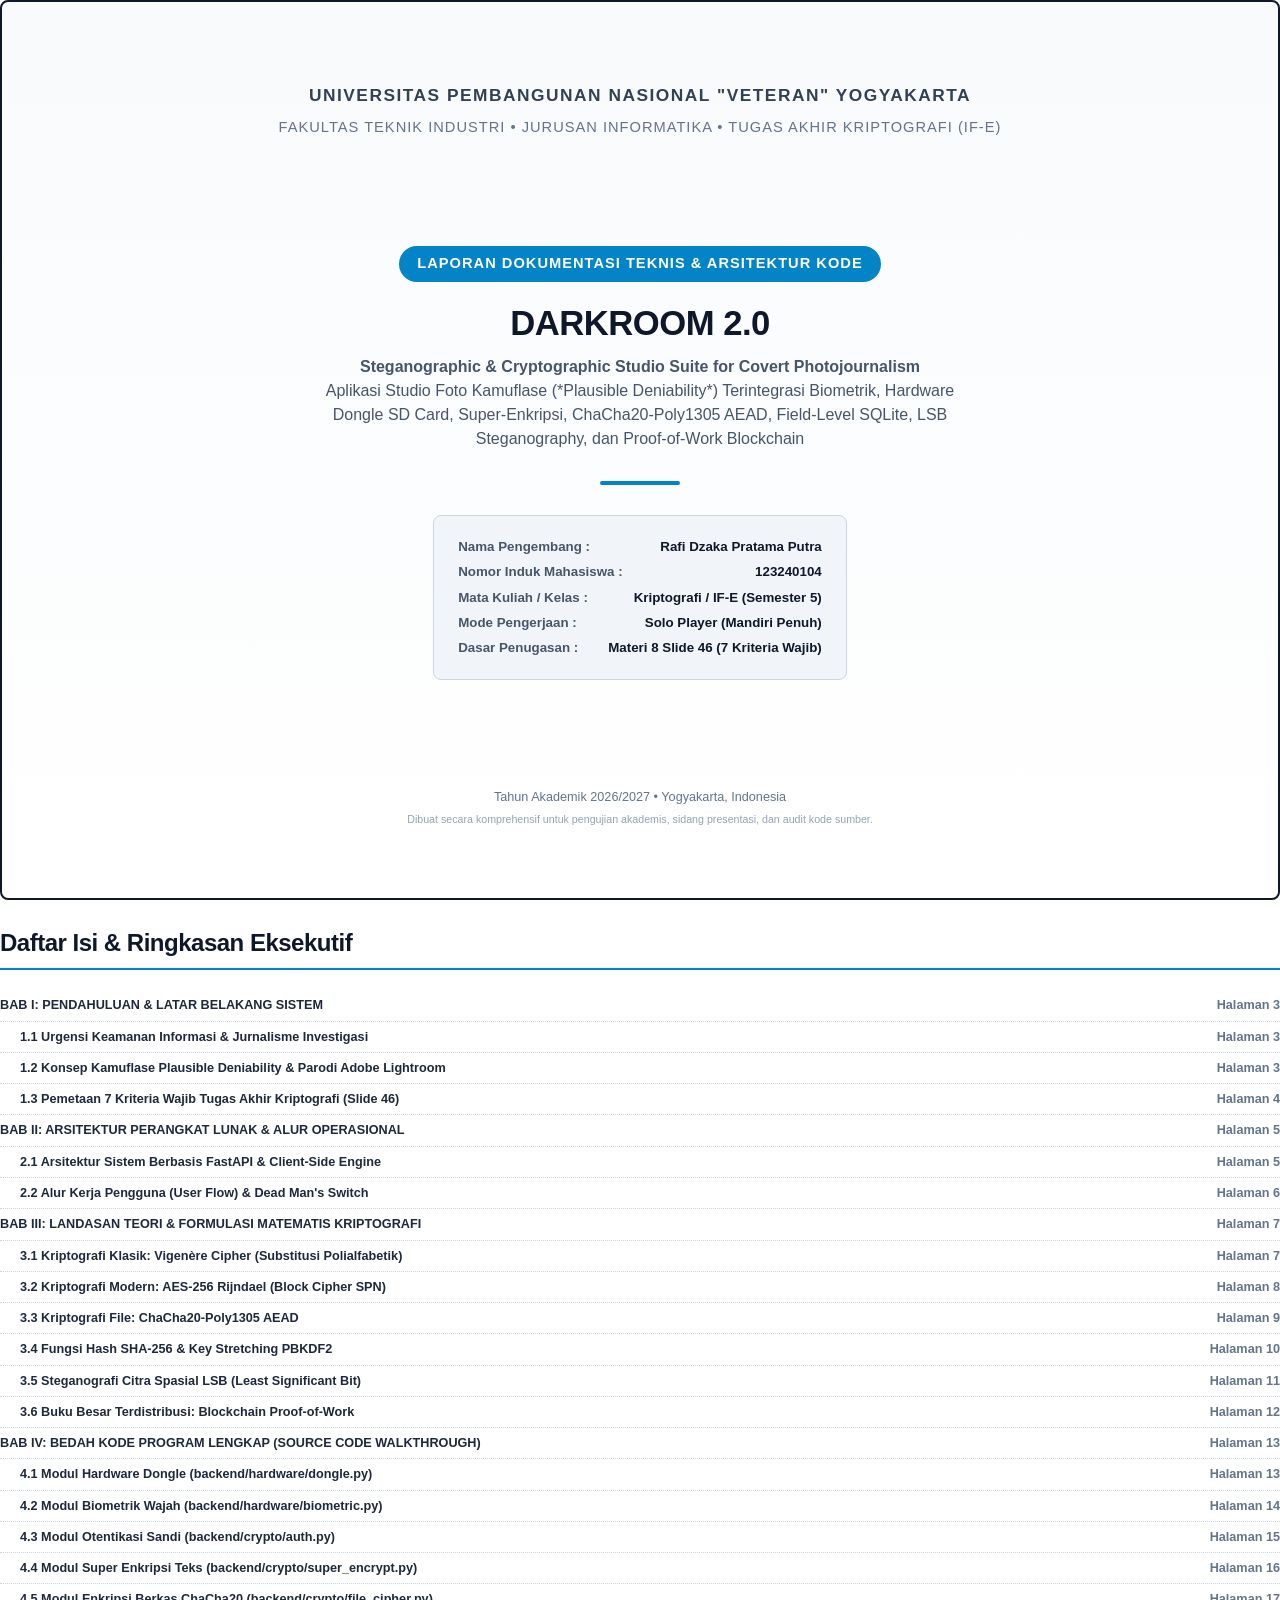
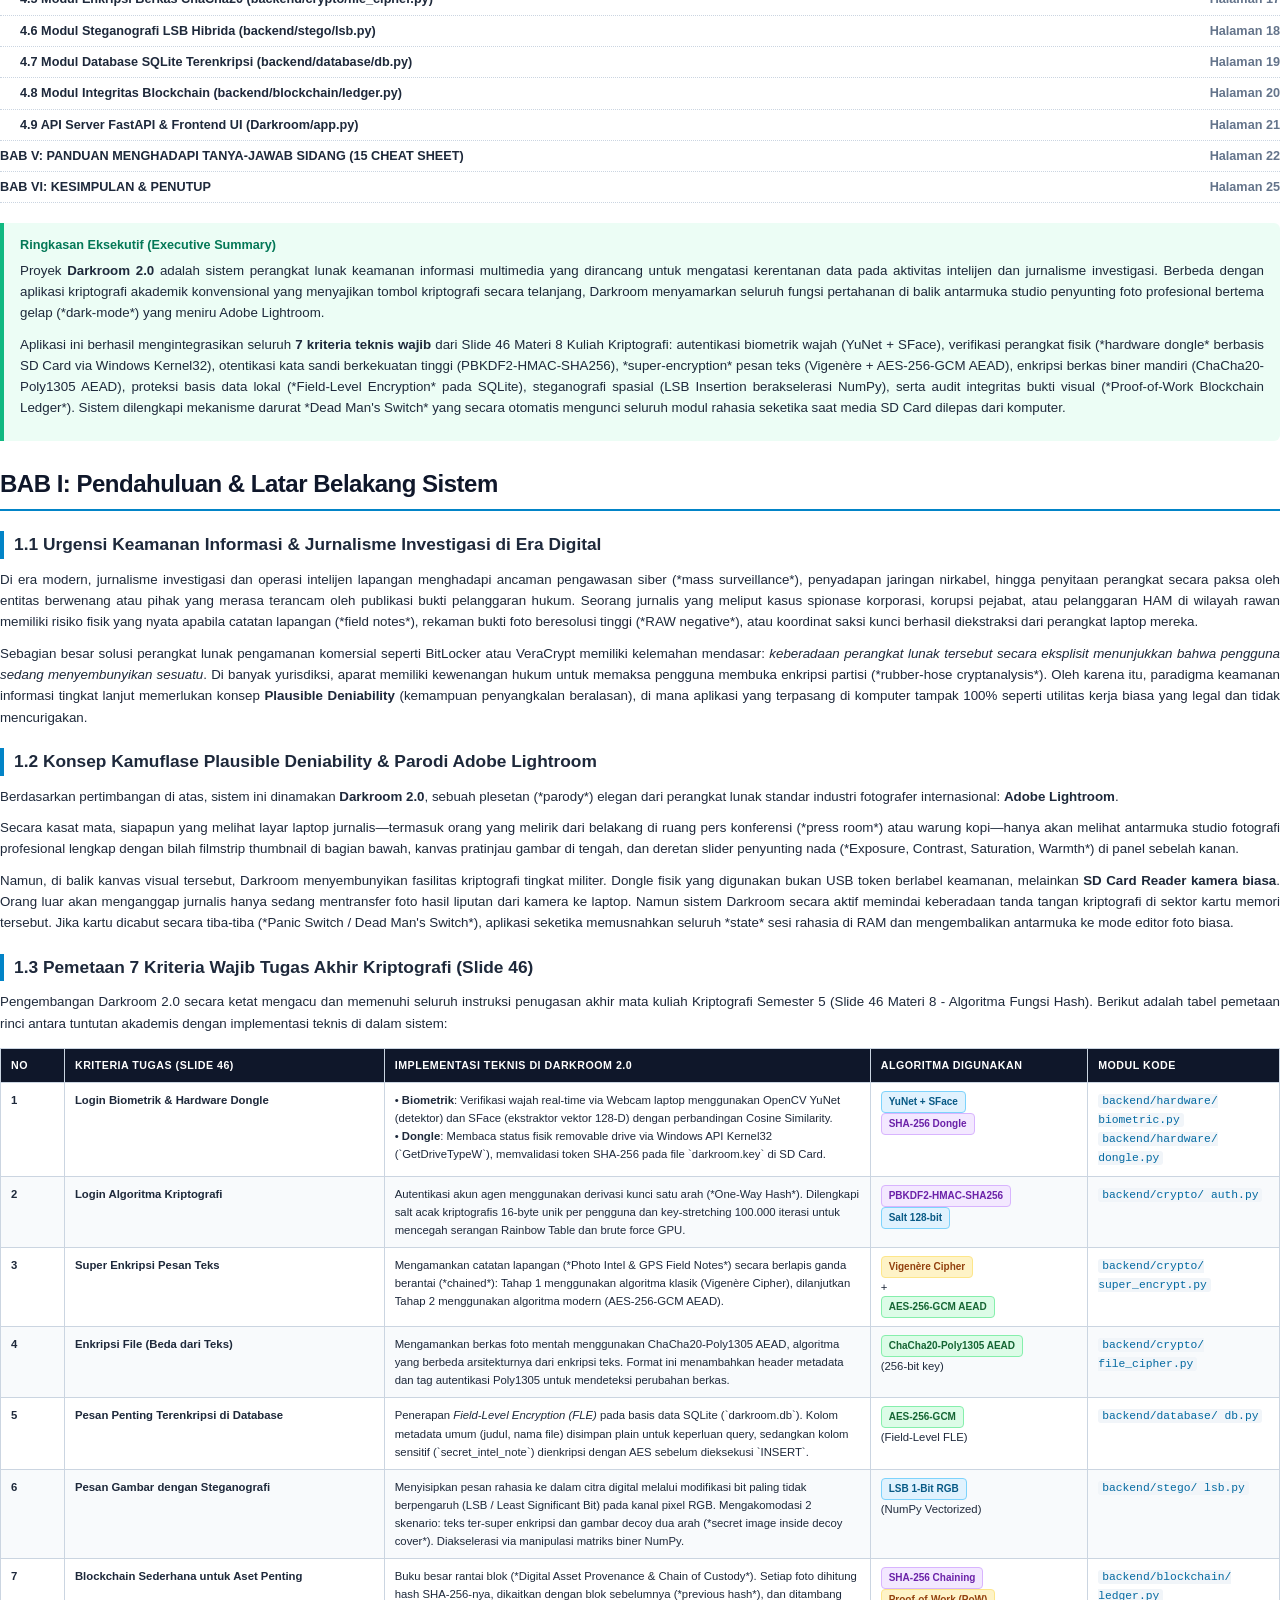
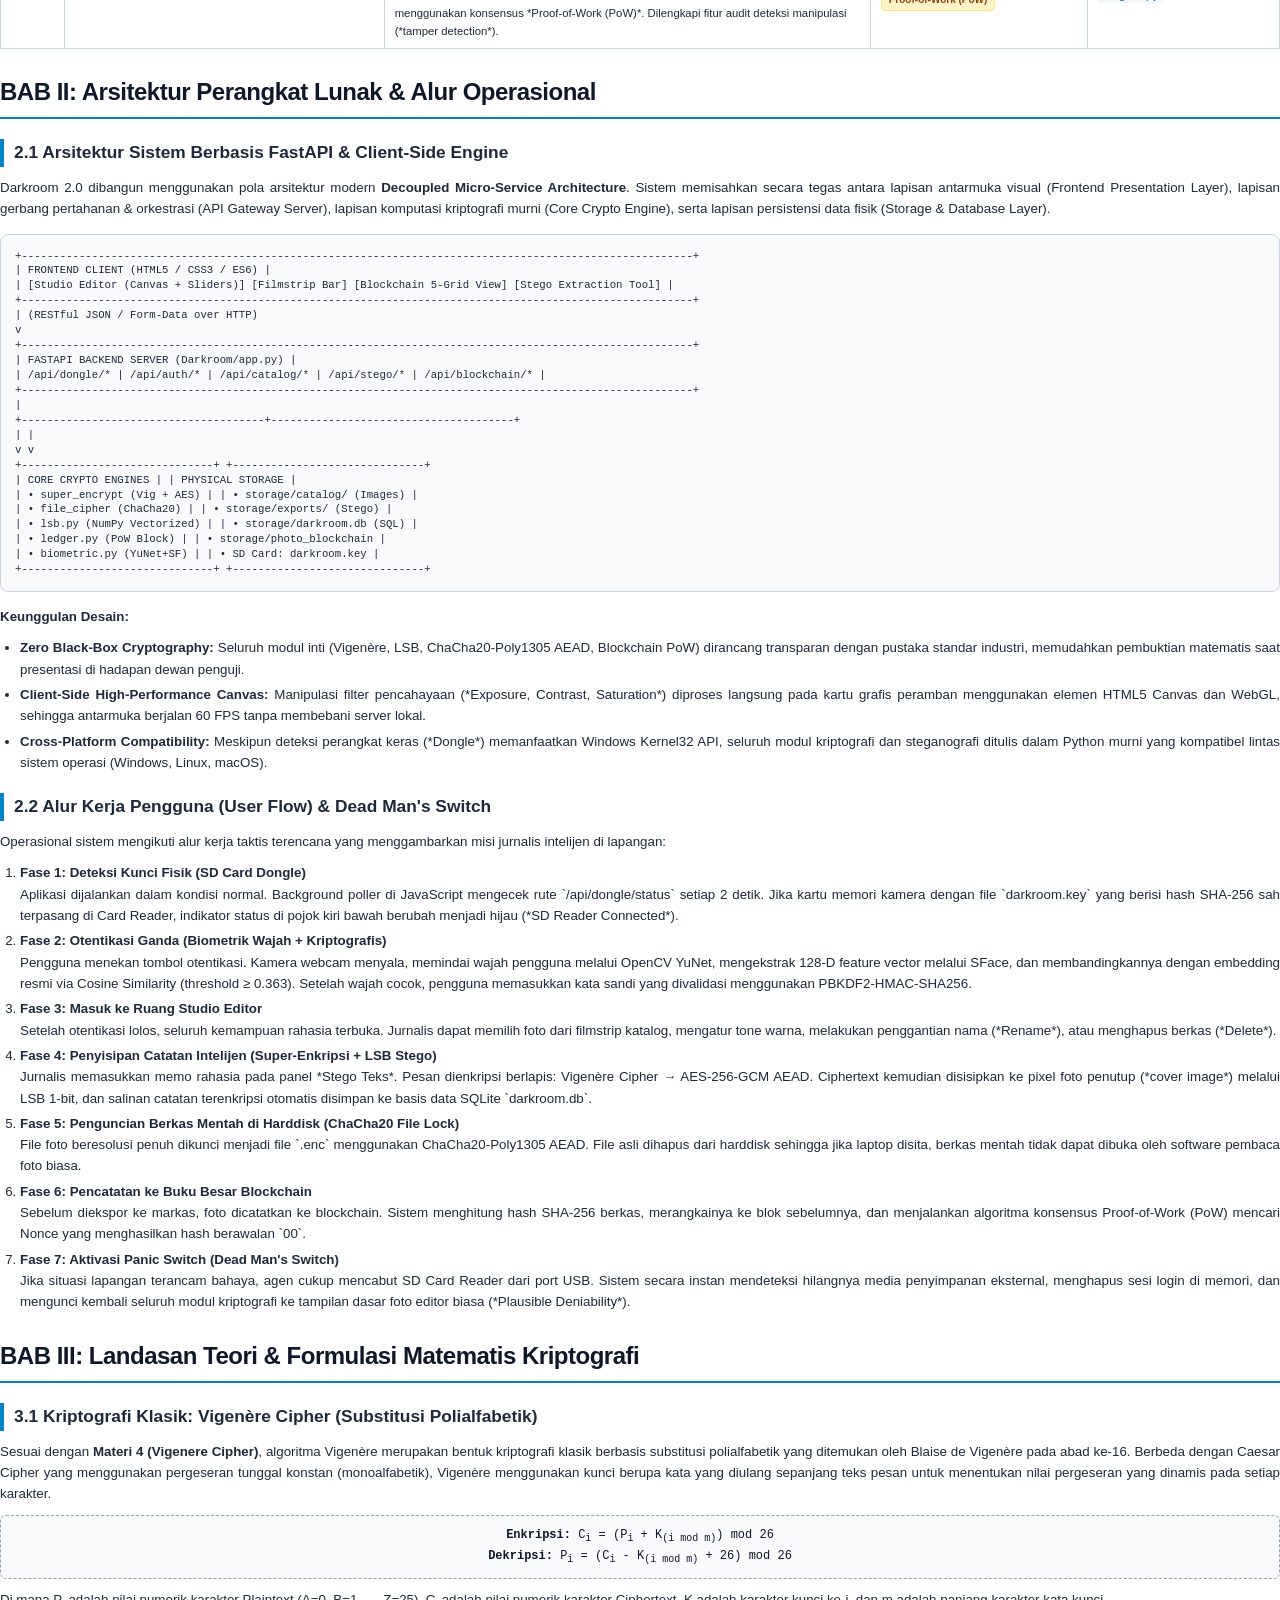
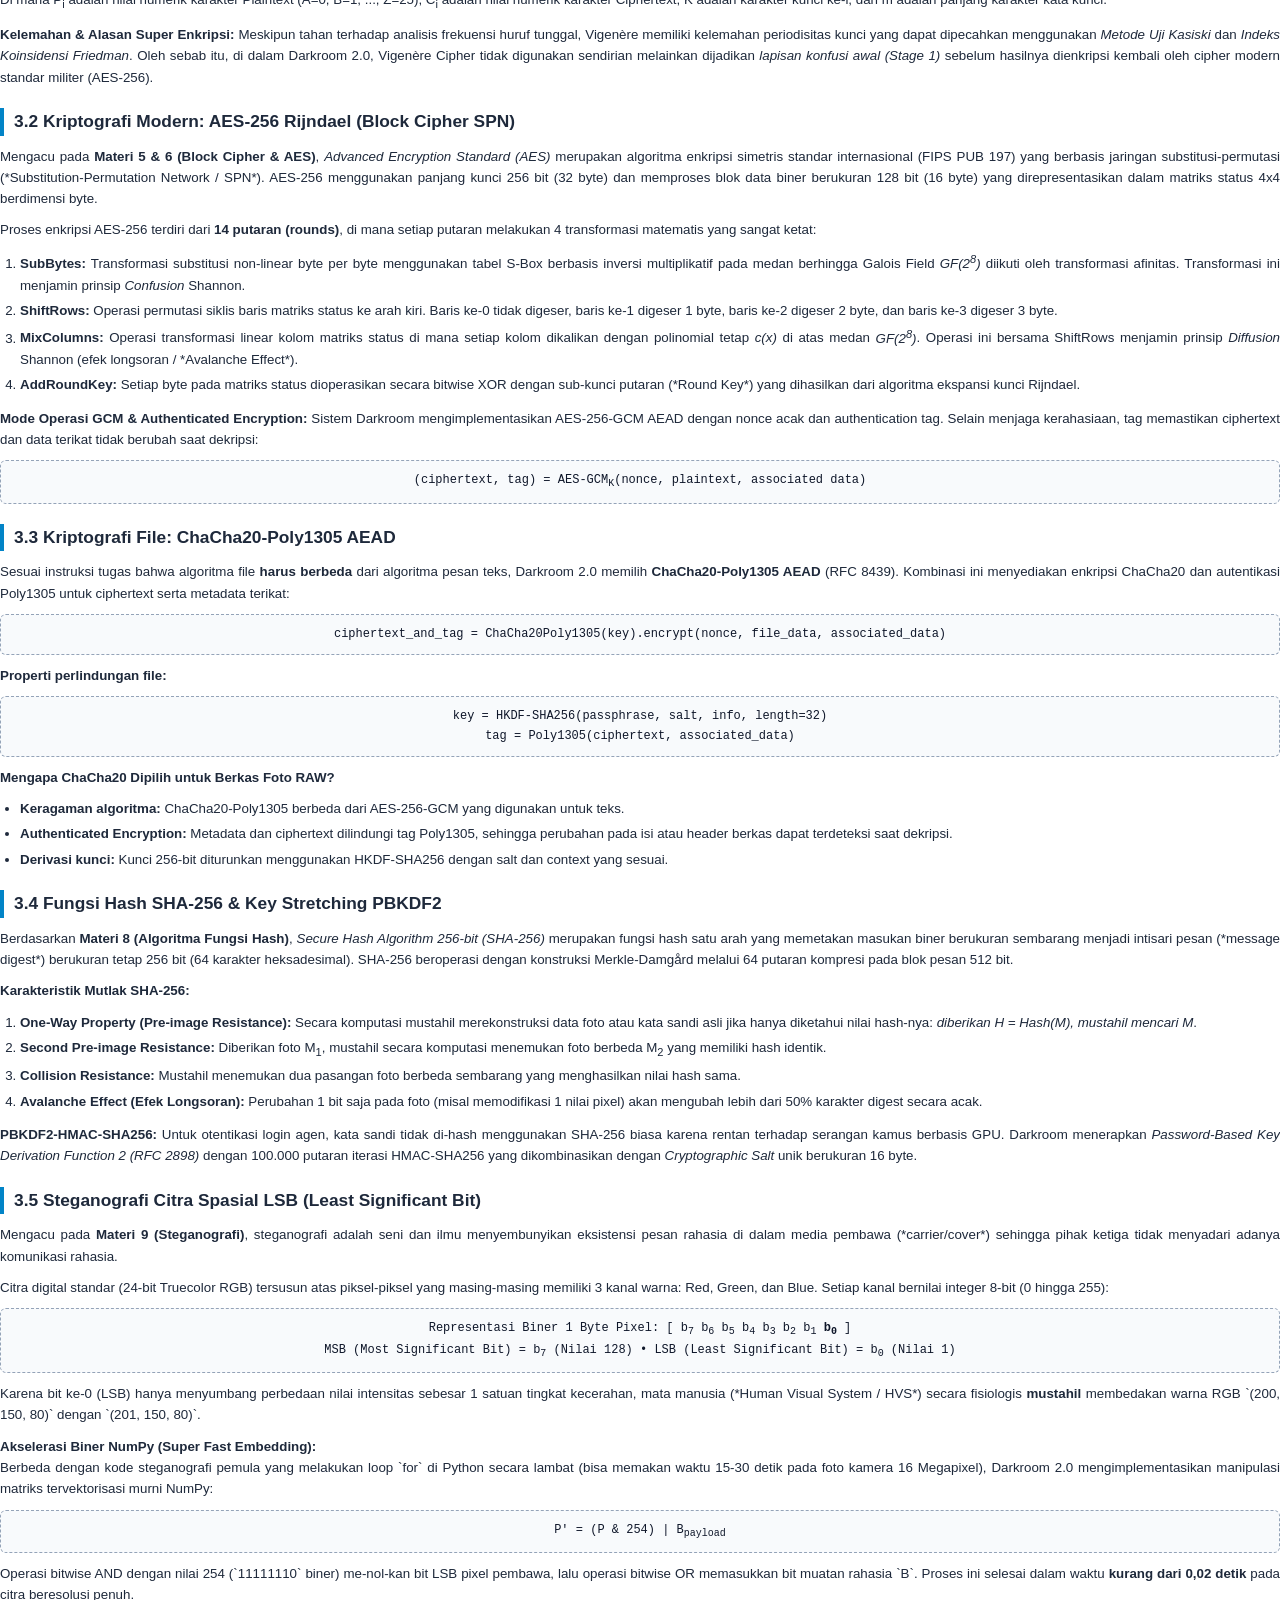
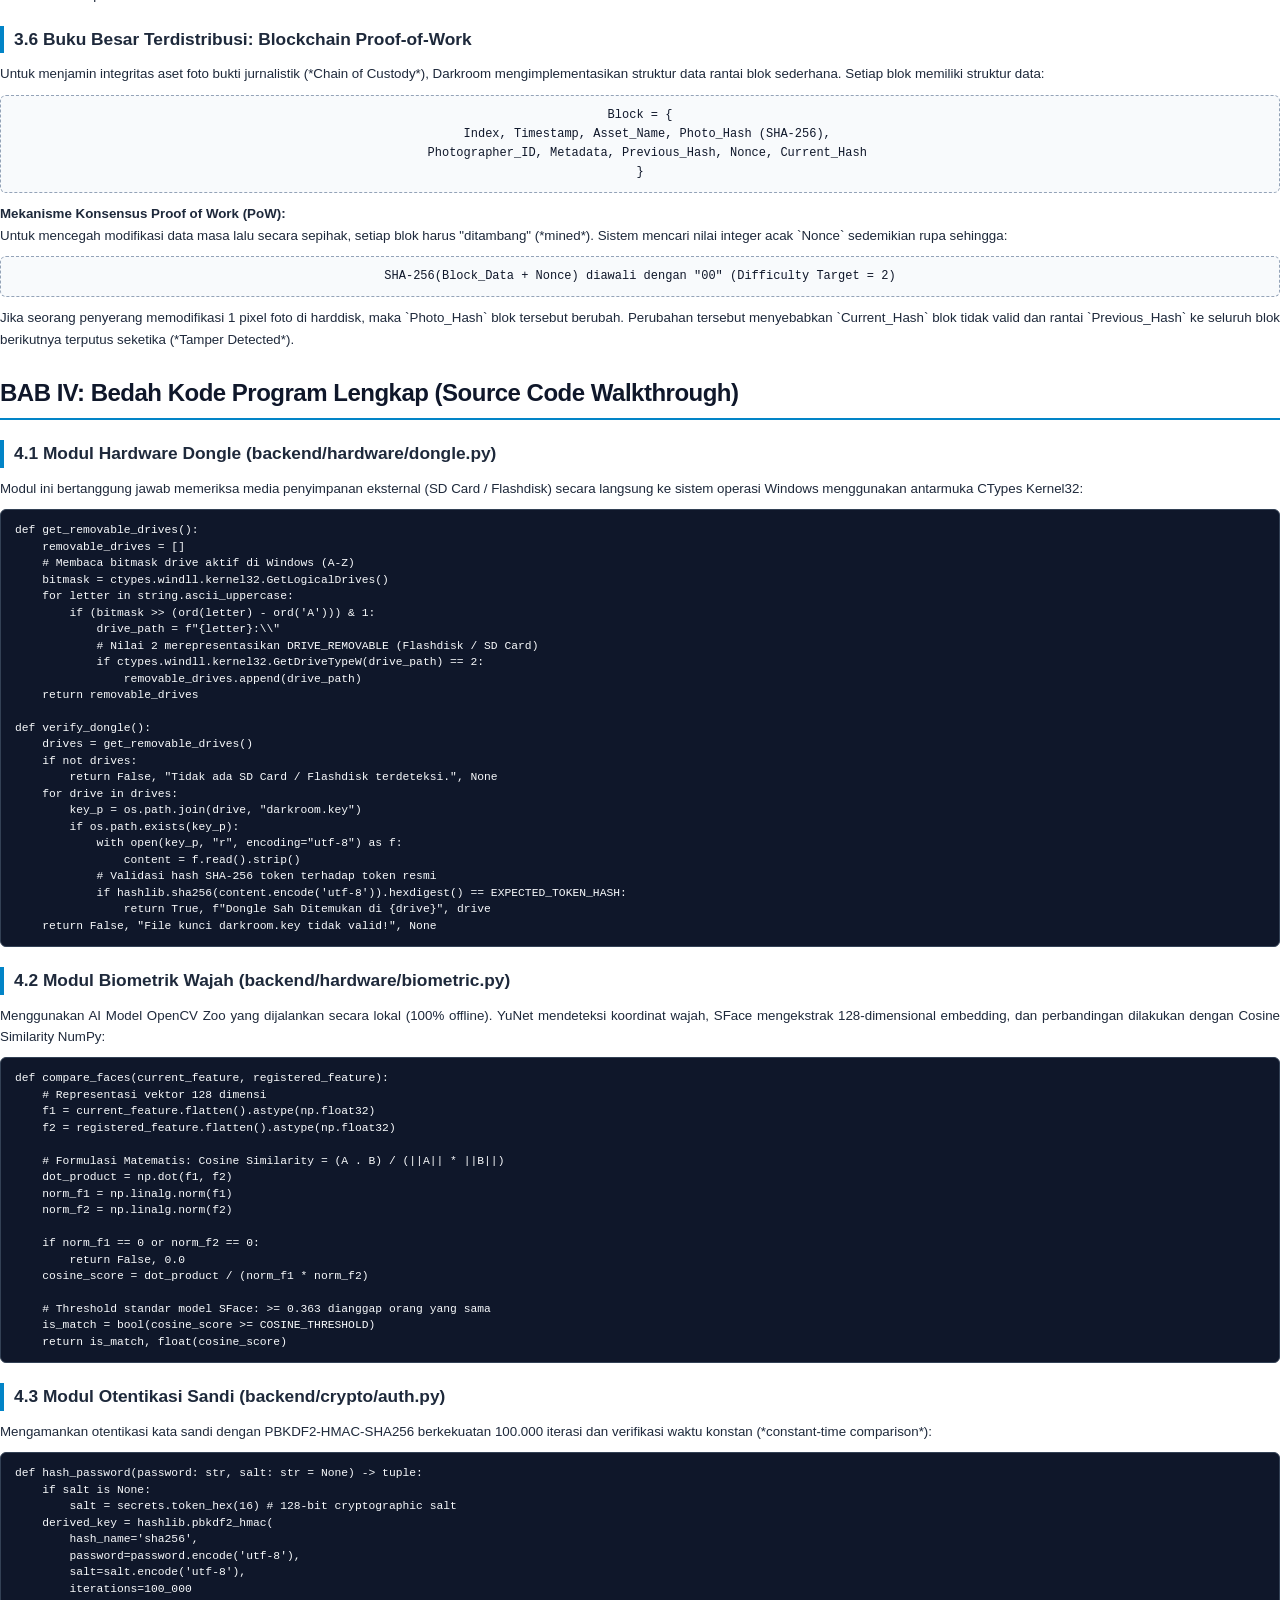
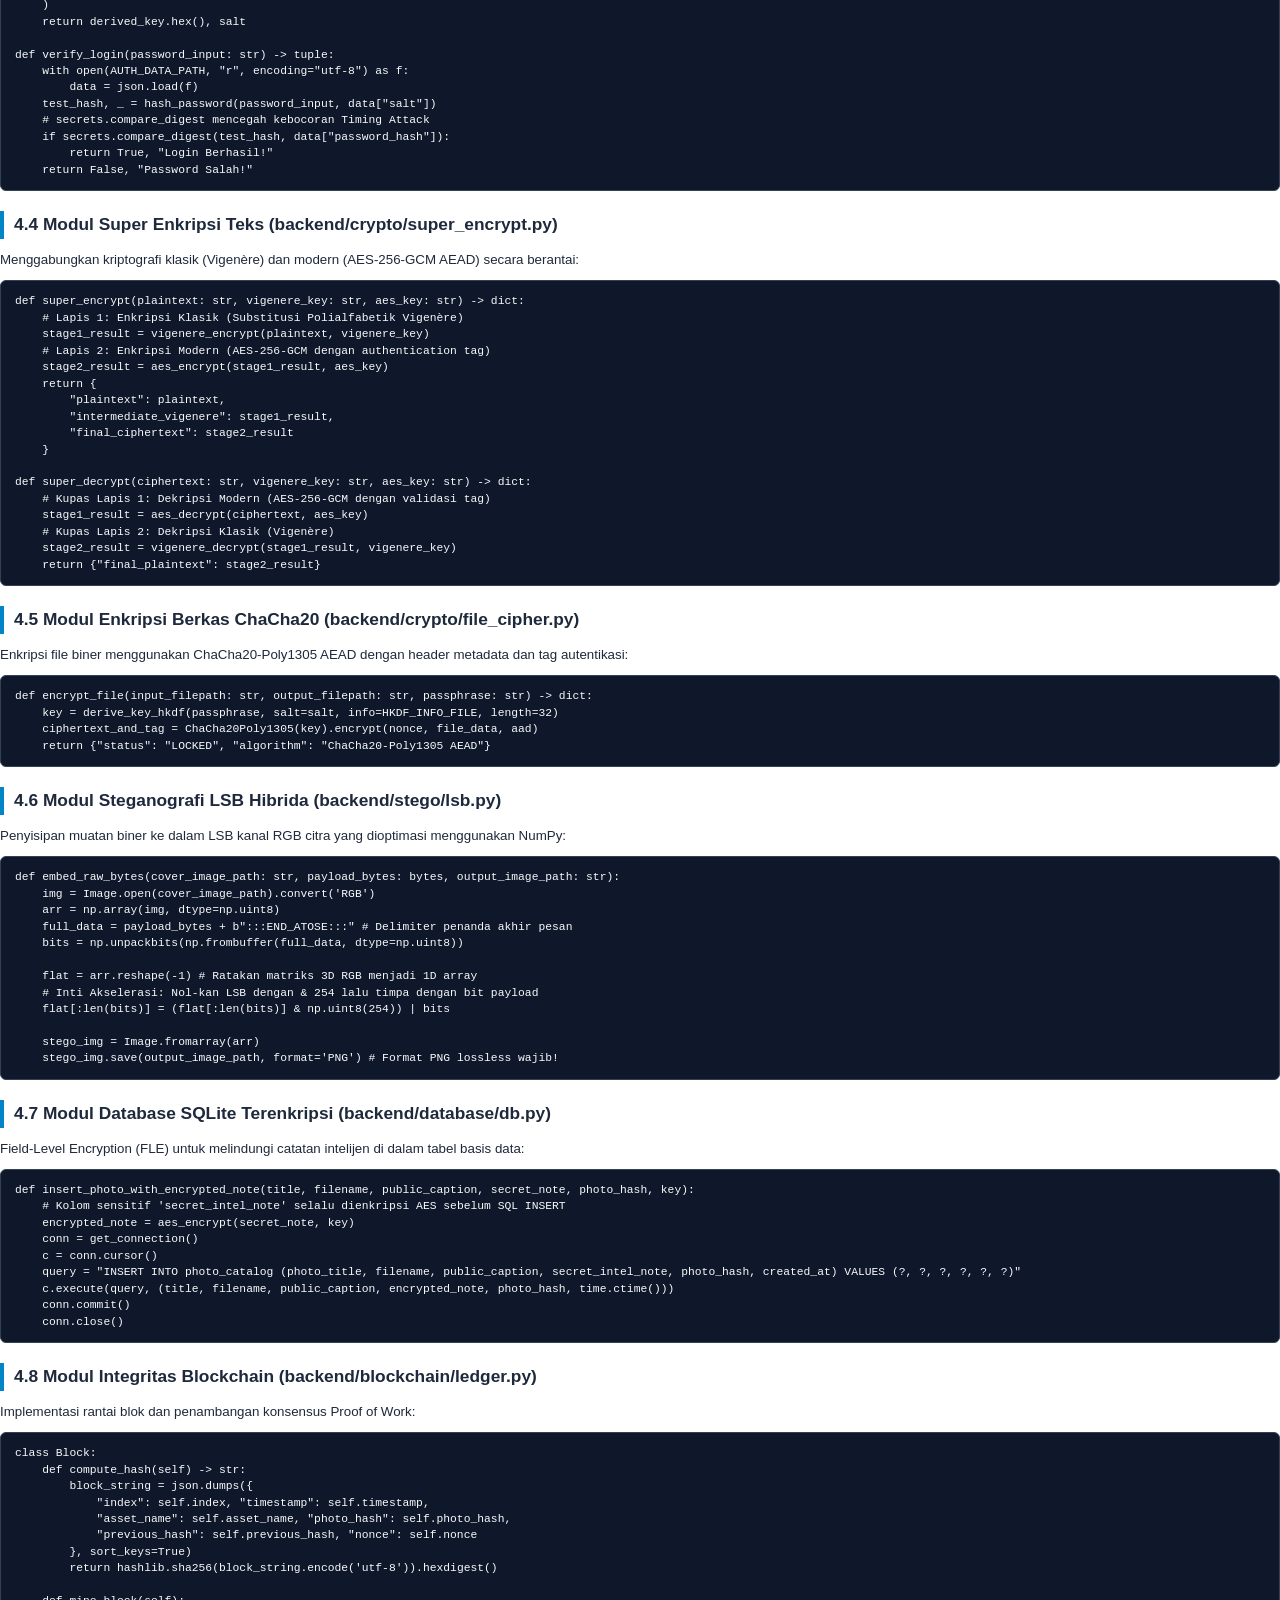
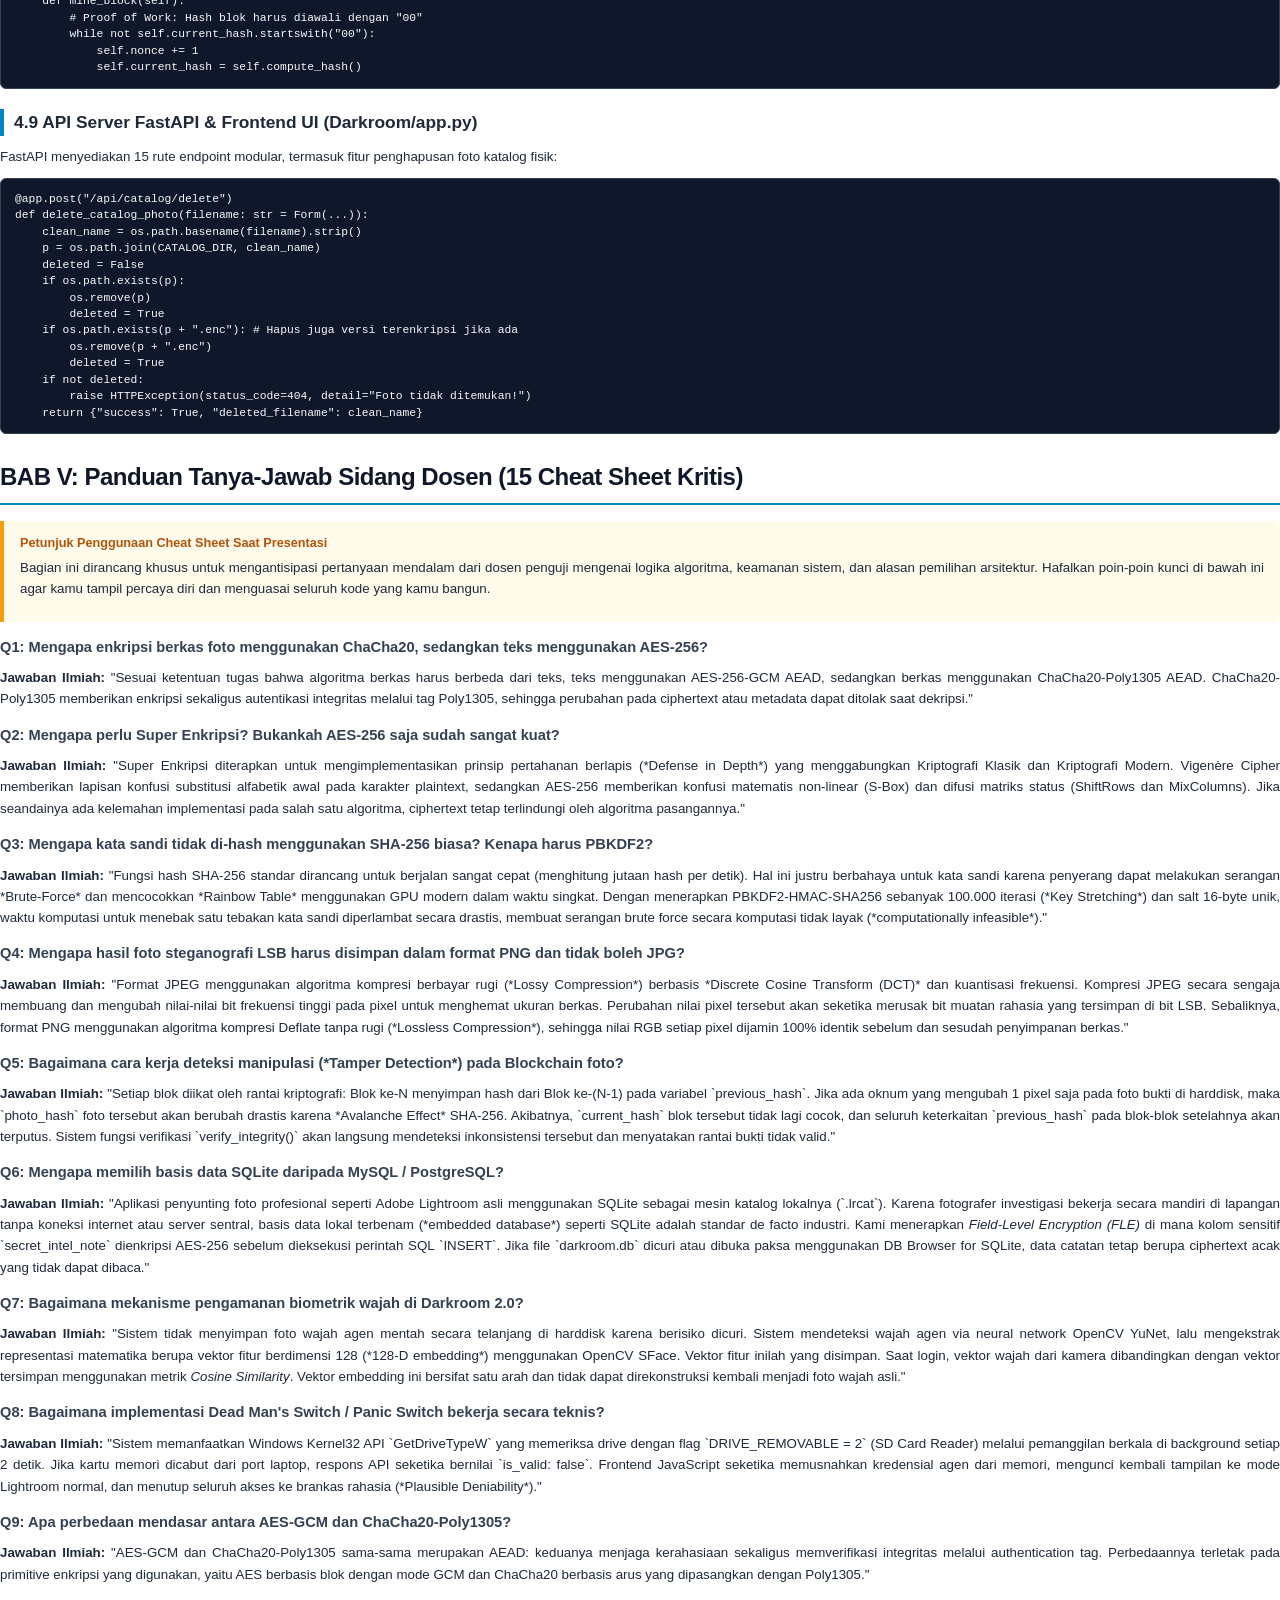
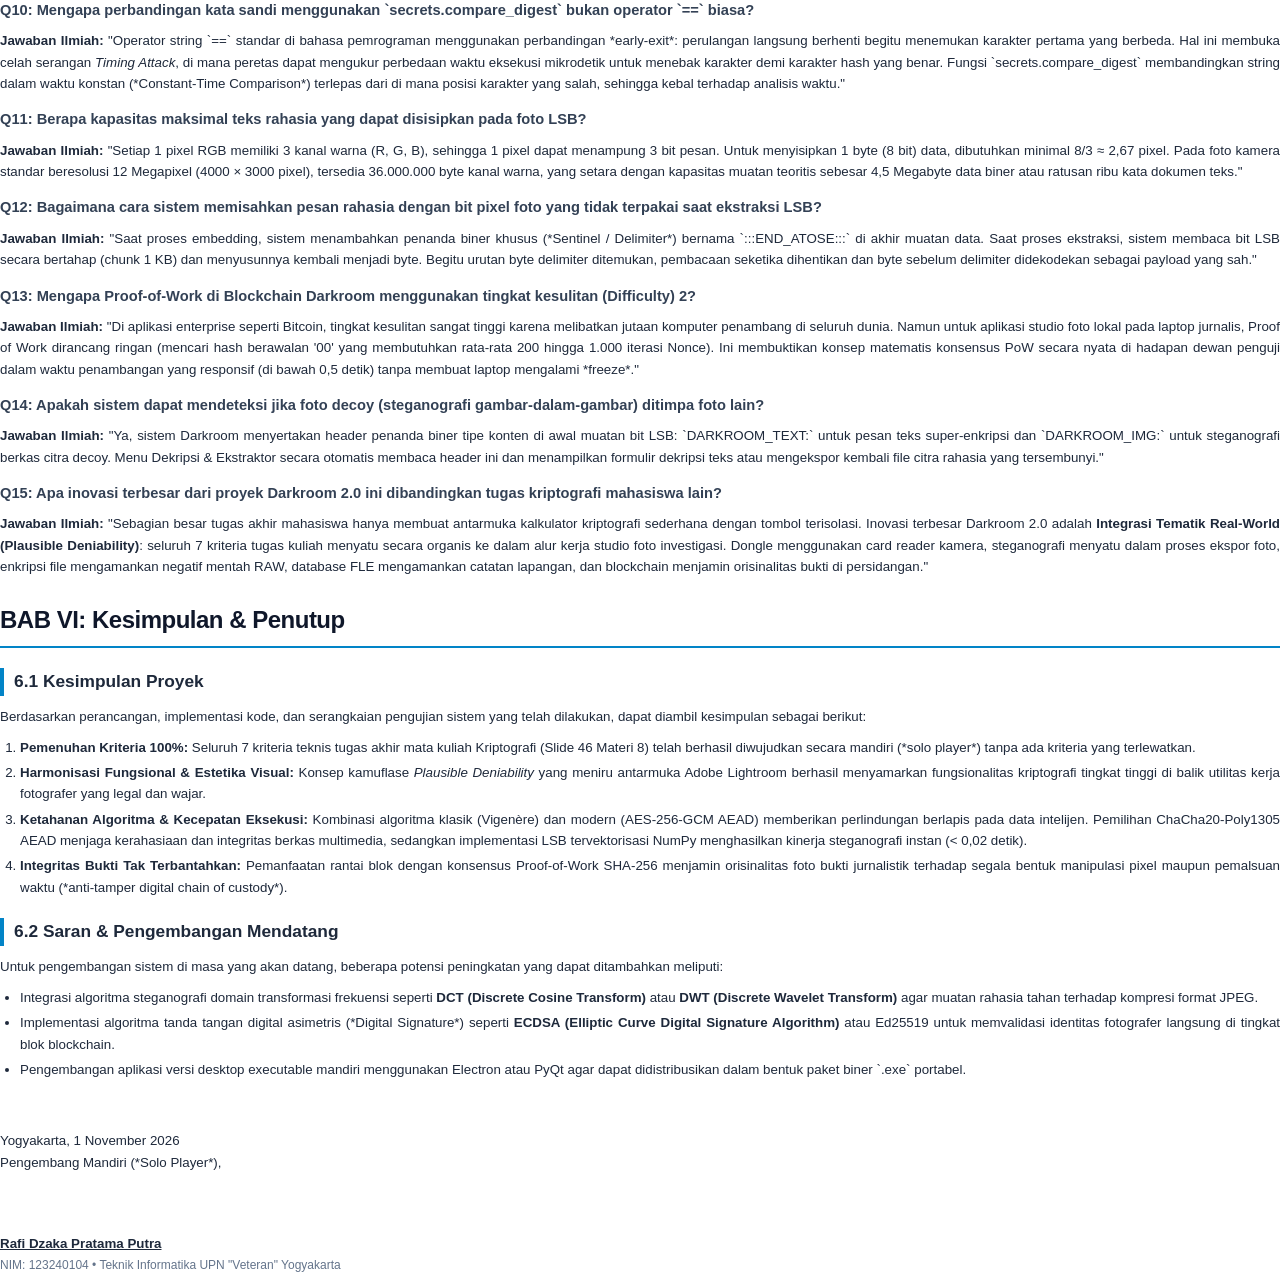
==== commit 74a70d5d: "Perbaikan" ====
--- a/Dokumentasi_Lengkap_Darkroom_Kriptografi.html
+++ b/Dokumentasi_Lengkap_Darkroom_Kriptografi.html
@@ -319,7 +319,7 @@
         <h1 class="doc-title" style="border:none; margin:0 0 10px 0; padding:0;">DARKROOM 2.0</h1>
         <div class="doc-subtitle">
             <strong>Steganographic & Cryptographic Studio Suite for Covert Photojournalism</strong><br>
-            Aplikasi Studio Foto Kamuflase (*Plausible Deniability*) Terintegrasi Biometrik, Hardware Dongle SD Card, Super-Enkripsi, Stream Cipher ChaCha20, Field-Level SQLite, LSB Steganography, dan Proof-of-Work Blockchain
+            Aplikasi Studio Foto Kamuflase (*Plausible Deniability*) Terintegrasi Biometrik, Hardware Dongle SD Card, Super-Enkripsi, ChaCha20-Poly1305 AEAD, Field-Level SQLite, LSB Steganography, dan Proof-of-Work Blockchain
         </div>
         <div class="cover-divider"></div>
 
@@ -373,7 +373,7 @@
     <div class="toc-item"><span class="toc-title">BAB III: LANDASAN TEORI & FORMULASI MATEMATIS KRIPTOGRAFI</span><span class="toc-page">Halaman 7</span></div>
     <div class="toc-item" style="padding-left: 20px;"><span class="toc-title">3.1 Kriptografi Klasik: Vigenère Cipher (Substitusi Polialfabetik)</span><span class="toc-page">Halaman 7</span></div>
     <div class="toc-item" style="padding-left: 20px;"><span class="toc-title">3.2 Kriptografi Modern: AES-256 Rijndael (Block Cipher SPN)</span><span class="toc-page">Halaman 8</span></div>
-    <div class="toc-item" style="padding-left: 20px;"><span class="toc-title">3.3 Kriptografi File: ChaCha20 Stream Cipher (Operasi ARX 256-bit)</span><span class="toc-page">Halaman 9</span></div>
+    <div class="toc-item" style="padding-left: 20px;"><span class="toc-title">3.3 Kriptografi File: ChaCha20-Poly1305 AEAD</span><span class="toc-page">Halaman 9</span></div>
     <div class="toc-item" style="padding-left: 20px;"><span class="toc-title">3.4 Fungsi Hash SHA-256 & Key Stretching PBKDF2</span><span class="toc-page">Halaman 10</span></div>
     <div class="toc-item" style="padding-left: 20px;"><span class="toc-title">3.5 Steganografi Citra Spasial LSB (Least Significant Bit)</span><span class="toc-page">Halaman 11</span></div>
     <div class="toc-item" style="padding-left: 20px;"><span class="toc-title">3.6 Buku Besar Terdistribusi: Blockchain Proof-of-Work</span><span class="toc-page">Halaman 12</span></div>
@@ -399,7 +399,7 @@
         Proyek <strong>Darkroom 2.0</strong> adalah sistem perangkat lunak keamanan informasi multimedia yang dirancang untuk mengatasi kerentanan data pada aktivitas intelijen dan jurnalisme investigasi. Berbeda dengan aplikasi kriptografi akademik konvensional yang menyajikan tombol kriptografi secara telanjang, Darkroom menyamarkan seluruh fungsi pertahanan di balik antarmuka studio penyunting foto profesional bertema gelap (*dark-mode*) yang meniru Adobe Lightroom.
     </p>
     <p>
-        Aplikasi ini berhasil mengintegrasikan seluruh <strong>7 kriteria teknis wajib</strong> dari Slide 46 Materi 8 Kuliah Kriptografi: autentikasi biometrik wajah (YuNet + SFace), verifikasi perangkat fisik (*hardware dongle* berbasis SD Card via Windows Kernel32), otentikasi kata sandi berkekuatan tinggi (PBKDF2-HMAC-SHA256), *super-encryption* pesan teks (Vigenère + AES-256), enkripsi berkas biner mandiri (ChaCha20 Stream Cipher), proteksi basis data lokal (*Field-Level Encryption* pada SQLite), steganografi spasial (LSB Insertion berakselerasi NumPy), serta audit integritas bukti visual (*Proof-of-Work Blockchain Ledger*). Sistem dilengkapi mekanisme darurat *Dead Man's Switch* yang secara otomatis mengunci seluruh modul rahasia seketika saat media SD Card dilepas dari komputer.
+        Aplikasi ini berhasil mengintegrasikan seluruh <strong>7 kriteria teknis wajib</strong> dari Slide 46 Materi 8 Kuliah Kriptografi: autentikasi biometrik wajah (YuNet + SFace), verifikasi perangkat fisik (*hardware dongle* berbasis SD Card via Windows Kernel32), otentikasi kata sandi berkekuatan tinggi (PBKDF2-HMAC-SHA256), *super-encryption* pesan teks (Vigenère + AES-256-GCM AEAD), enkripsi berkas biner mandiri (ChaCha20-Poly1305 AEAD), proteksi basis data lokal (*Field-Level Encryption* pada SQLite), steganografi spasial (LSB Insertion berakselerasi NumPy), serta audit integritas bukti visual (*Proof-of-Work Blockchain Ledger*). Sistem dilengkapi mekanisme darurat *Dead Man's Switch* yang secara otomatis mengunci seluruh modul rahasia seketika saat media SD Card dilepas dari komputer.
     </p>
 </div>
 
@@ -468,18 +468,18 @@
             <td><strong>3</strong></td>
             <td><strong>Super Enkripsi Pesan Teks</strong></td>
             <td>
-                Mengamankan catatan lapangan (*Photo Intel & GPS Field Notes*) secara berlapis ganda berantai (*chained*): Tahap 1 menggunakan algoritma klasik (Vigenère Cipher), dilanjutkan Tahap 2 menggunakan algoritma modern (AES-256 CBC Mode).
+                Mengamankan catatan lapangan (*Photo Intel & GPS Field Notes*) secara berlapis ganda berantai (*chained*): Tahap 1 menggunakan algoritma klasik (Vigenère Cipher), dilanjutkan Tahap 2 menggunakan algoritma modern (AES-256-GCM AEAD).
             </td>
-            <td><span class="badge badge-amber">Vigenère Cipher</span><br>+<br><span class="badge badge-green">AES-256-CBC</span></td>
+            <td><span class="badge badge-amber">Vigenère Cipher</span><br>+<br><span class="badge badge-green">AES-256-GCM AEAD</span></td>
             <td><code>backend/crypto/ super_encrypt.py</code></td>
         </tr>
         <tr>
             <td><strong>4</strong></td>
             <td><strong>Enkripsi File (Beda dari Teks)</strong></td>
             <td>
-                Mengamankan berkas foto mentah berukuran besar (*RAW negative / Master TIFF*) menggunakan algoritma yang sepenuhnya berbeda arsitekturnya dari enkripsi teks. Beroperasi secara streaming (chunk 64 KB) tanpa penambahan overhead padding.
+                Mengamankan berkas foto mentah menggunakan ChaCha20-Poly1305 AEAD, algoritma yang berbeda arsitekturnya dari enkripsi teks. Format ini menambahkan header metadata dan tag autentikasi Poly1305 untuk mendeteksi perubahan berkas.
             </td>
-            <td><span class="badge badge-green">ChaCha20</span><br>(256-bit Stream Cipher)</td>
+            <td><span class="badge badge-green">ChaCha20-Poly1305 AEAD</span><br>(256-bit key)</td>
             <td><code>backend/crypto/ file_cipher.py</code></td>
         </tr>
         <tr>
@@ -488,7 +488,7 @@
             <td>
                 Penerapan <em>Field-Level Encryption (FLE)</em> pada basis data SQLite (`darkroom.db`). Kolom metadata umum (judul, nama file) disimpan plain untuk keperluan query, sedangkan kolom sensitif (`secret_intel_note`) dienkripsi dengan AES sebelum dieksekusi `INSERT`.
             </td>
-            <td><span class="badge badge-green">AES-256-CBC</span><br>(Field-Level FLE)</td>
+            <td><span class="badge badge-green">AES-256-GCM</span><br>(Field-Level FLE)</td>
             <td><code>backend/database/ db.py</code></td>
         </tr>
         <tr>
@@ -555,7 +555,7 @@
     <strong>Keunggulan Desain:</strong>
 </p>
 <ul>
-    <li><strong>Zero Black-Box Cryptography:</strong> Seluruh modul inti (Vigenère, LSB, ChaCha20 streaming, Blockchain PoW) dirancang transparan dengan pustaka standar industri, memudahkan pembuktian matematis saat presentasi di hadapan dewan penguji.</li>
+    <li><strong>Zero Black-Box Cryptography:</strong> Seluruh modul inti (Vigenère, LSB, ChaCha20-Poly1305 AEAD, Blockchain PoW) dirancang transparan dengan pustaka standar industri, memudahkan pembuktian matematis saat presentasi di hadapan dewan penguji.</li>
     <li><strong>Client-Side High-Performance Canvas:</strong> Manipulasi filter pencahayaan (*Exposure, Contrast, Saturation*) diproses langsung pada kartu grafis peramban menggunakan elemen HTML5 Canvas dan WebGL, sehingga antarmuka berjalan 60 FPS tanpa membebani server lokal.</li>
     <li><strong>Cross-Platform Compatibility:</strong> Meskipun deteksi perangkat keras (*Dongle*) memanfaatkan Windows Kernel32 API, seluruh modul kriptografi dan steganografi ditulis dalam Python murni yang kompatibel lintas sistem operasi (Windows, Linux, macOS).</li>
 </ul>
@@ -580,11 +580,11 @@
     </li>
     <li>
         <strong>Fase 4: Penyisipan Catatan Intelijen (Super-Enkripsi + LSB Stego)</strong><br>
-        Jurnalis memasukkan memo rahasia pada panel *Stego Teks*. Pesan dienkripsi berlapis: Vigenère Cipher &rarr; AES-256-CBC. Ciphertext Base64 kemudian disisipkan ke pixel foto penutup (*cover image*) melalui LSB 1-bit, dan salinan catatan terenkripsi otomatis disimpan ke basis data SQLite `darkroom.db`.
+        Jurnalis memasukkan memo rahasia pada panel *Stego Teks*. Pesan dienkripsi berlapis: Vigenère Cipher &rarr; AES-256-GCM AEAD. Ciphertext kemudian disisipkan ke pixel foto penutup (*cover image*) melalui LSB 1-bit, dan salinan catatan terenkripsi otomatis disimpan ke basis data SQLite `darkroom.db`.
     </li>
     <li>
         <strong>Fase 5: Penguncian Berkas Mentah di Harddisk (ChaCha20 File Lock)</strong><br>
-        File foto beresolusi penuh dikunci menjadi file `.enc` menggunakan ChaCha20 stream cipher. File asli dihapus dari harddisk sehingga jika laptop disita, berkas mentah tidak dapat dibuka oleh software pembaca foto biasa.
+        File foto beresolusi penuh dikunci menjadi file `.enc` menggunakan ChaCha20-Poly1305 AEAD. File asli dihapus dari harddisk sehingga jika laptop disita, berkas mentah tidak dapat dibuka oleh software pembaca foto biasa.
     </li>
     <li>
         <strong>Fase 6: Pencatatan ke Buku Besar Blockchain</strong><br>
@@ -632,41 +632,33 @@
     <li><strong>AddRoundKey:</strong> Setiap byte pada matriks status dioperasikan secara bitwise XOR dengan sub-kunci putaran (*Round Key*) yang dihasilkan dari algoritma ekspansi kunci Rijndael.</li>
 </ol>
 <p>
-    <strong>Mode Operasi CBC & Padding PKCS#7:</strong> Sistem Darkroom mengimplementasikan AES-256 dalam mode <em>Cipher Block Chaining (CBC)</em> dengan <em>Initialization Vector (IV)</em> acak 16-byte yang dihasilkan oleh CSPN (*Cryptographically Secure Pseudo-Random Number Generator*). Sebelum dienkripsi, blok plaintext terakhir diselaraskan agar berkelipatan 16 byte menggunakan skema padding PKCS#7:
+    <strong>Mode Operasi GCM & Authenticated Encryption:</strong> Sistem Darkroom mengimplementasikan AES-256-GCM AEAD dengan nonce acak dan authentication tag. Selain menjaga kerahasiaan, tag memastikan ciphertext dan data terikat tidak berubah saat dekripsi:
 </p>
 <div class="formula-box">
-    C<sub>0</sub> = E<sub>K</sub>(P<sub>0</sub> &oplus; IV)<br>
-    C<sub>i</sub> = E<sub>K</sub>(P<sub>i</sub> &oplus; C<sub>i-1</sub>), untuk i &ge; 1
-</div>
-
-<h2>3.3 Kriptografi File: ChaCha20 Stream Cipher (Operasi ARX 256-bit)</h2>
-<p>
-    Sesuai instruksi tugas bahwa algoritma file <strong>harus berbeda</strong> dari algoritma pesan teks, Darkroom 2.0 memilih <strong>ChaCha20</strong> (RFC 8439) karya pakar kriptografi dunia Daniel J. Bernstein. ChaCha20 merupakan *Stream Cipher* simetris berbasis operasi <strong>ARX (Add-Rotate-XOR)</strong> yang beroperasi pada status matriks 4x4 berukuran 16 word 32-bit (total 512 bit):
+    (ciphertext, tag) = AES-GCM<sub>K</sub>(nonce, plaintext, associated data)
+</div>
+
+<h2>3.3 Kriptografi File: ChaCha20-Poly1305 AEAD</h2>
+<p>
+    Sesuai instruksi tugas bahwa algoritma file <strong>harus berbeda</strong> dari algoritma pesan teks, Darkroom 2.0 memilih <strong>ChaCha20-Poly1305 AEAD</strong> (RFC 8439). Kombinasi ini menyediakan enkripsi ChaCha20 dan autentikasi Poly1305 untuk ciphertext serta metadata terikat:
 </p>
 <div class="formula-box">
-    Matriks Status Awal ChaCha20:<br>
-    | "expa" (const) | "nd 3" (const) | "2-by" (const) | "te k" (const) |<br>
-    | Kunci 0-31 bit | Kunci 32-63 bit| Kunci 64-95 bit| Kunci 96-127bit|<br>
-    | Kunci 128-159b | Kunci 160-191b | Kunci 192-223b | Kunci 224-255b |<br>
-    | Counter (32b)  | Nonce (32b)    | Nonce (32b)    | Nonce (32b)    |
-</div>
-<p>
-    <strong>Operasi Inti Quarter-Round (QR):</strong>
+    ciphertext_and_tag = ChaCha20Poly1305(key).encrypt(nonce, file_data, associated_data)
+</div>
+<p>
+    <strong>Properti perlindungan file:</strong>
 </p>
 <div class="formula-box">
-    QR(a, b, c, d):<br>
-    a &larr; a + b;  d &larr; (d &oplus; a) <<< 16;<br>
-    c &larr; c + d;  b &larr; (b &oplus; c) <<< 12;<br>
-    a &larr; a + b;  d &larr; (d &oplus; a) <<< 8;<br>
-    c &larr; c + d;  b &larr; (b &oplus; c) <<< 7;
+    key = HKDF-SHA256(passphrase, salt, info, length=32)<br>
+    tag = Poly1305(ciphertext, associated_data)
 </div>
 <p>
     <strong>Mengapa ChaCha20 Dipilih untuk Berkas Foto RAW?</strong>
 </p>
 <ul>
-    <li><strong>Tanpa Padding Overhead:</strong> Karena merupakan Stream Cipher, ChaCha20 menghasilkan keystream biner berukuran persis sama dengan ukuran file sumber. Tidak ada byte tambahan (*padding*) yang terbuang.</li>
-    <li><strong>Throughput Ekstra Tinggi:</strong> ChaCha20 menggunakan operasi aritmatika integer dasar 32-bit yang sangat optimal di prosesor laptop x86-64 modern tanpa memerlukan instruksi perangkat keras khusus (seperti AES-NI).</li>
-    <li><strong>Streaming Chunk Memory:</strong> Darkroom membaca dan mengenkripsi berkas per blok 64 KB, sehingga berkas foto resolusi tinggi berukuran 50 MB - 100 MB dapat dikunci dalam hitungan milidetik tanpa menyebabkan konsumsi RAM laptop membengkak.</li>
+    <li><strong>Keragaman algoritma:</strong> ChaCha20-Poly1305 berbeda dari AES-256-GCM yang digunakan untuk teks.</li>
+    <li><strong>Authenticated Encryption:</strong> Metadata dan ciphertext dilindungi tag Poly1305, sehingga perubahan pada isi atau header berkas dapat terdeteksi saat dekripsi.</li>
+    <li><strong>Derivasi kunci:</strong> Kunci 256-bit diturunkan menggunakan HKDF-SHA256 dengan salt dan context yang sesuai.</li>
 </ul>
 
 <h2>3.4 Fungsi Hash SHA-256 & Key Stretching PBKDF2</h2>
@@ -817,12 +809,12 @@
 
 <h2>4.4 Modul Super Enkripsi Teks (backend/crypto/super_encrypt.py)</h2>
 <p>
-    Menggabungkan kriptografi klasik (Vigenère) dan modern (AES-256 CBC) secara berantai:
+    Menggabungkan kriptografi klasik (Vigenère) dan modern (AES-256-GCM AEAD) secara berantai:
 </p>
 <pre><code>def super_encrypt(plaintext: str, vigenere_key: str, aes_key: str) -> dict:
     # Lapis 1: Enkripsi Klasik (Substitusi Polialfabetik Vigenère)
     stage1_result = vigenere_encrypt(plaintext, vigenere_key)
-    # Lapis 2: Enkripsi Modern (AES-256-CBC dengan PKCS#7 Padding)
+    # Lapis 2: Enkripsi Modern (AES-256-GCM dengan authentication tag)
     stage2_result = aes_encrypt(stage1_result, aes_key)
     return {
         "plaintext": plaintext,
@@ -831,7 +823,7 @@
     }
 
 def super_decrypt(ciphertext: str, vigenere_key: str, aes_key: str) -> dict:
-    # Kupas Lapis 1: Dekripsi Modern (AES-256-CBC)
+    # Kupas Lapis 1: Dekripsi Modern (AES-256-GCM dengan validasi tag)
     stage1_result = aes_decrypt(ciphertext, aes_key)
     # Kupas Lapis 2: Dekripsi Klasik (Vigenère)
     stage2_result = vigenere_decrypt(stage1_result, vigenere_key)
@@ -839,20 +831,12 @@
 
 <h2>4.5 Modul Enkripsi Berkas ChaCha20 (backend/crypto/file_cipher.py)</h2>
 <p>
-    Enkripsi file biner menggunakan Stream Cipher ChaCha20 256-bit berbasis chunk 64 KB:
+    Enkripsi file biner menggunakan ChaCha20-Poly1305 AEAD dengan header metadata dan tag autentikasi:
 </p>
 <pre><code>def encrypt_file(input_filepath: str, output_filepath: str, passphrase: str) -> dict:
-    key = hashlib.sha256(passphrase.encode('utf-8')).digest() # 256-bit key
-    nonce = os.urandom(16) # 16-byte nonce acak
-    cipher = Cipher(algorithms.ChaCha20(key, nonce), mode=None)
-    encryptor = cipher.encryptor()
-    
-    with open(input_filepath, 'rb') as f_in, open(output_filepath, 'wb') as f_out:
-        f_out.write(b"DARKROOM_RAW") # 12-byte Magic Header
-        f_out.write(nonce)            # 16-byte Nonce
-        while chunk := f_in.read(64 * 1024): # Baca bertahap 64 KB
-            f_out.write(encryptor.update(chunk))
-    return {"status": "LOCKED", "algorithm": "ChaCha20"}</code></pre>
+    key = derive_key_hkdf(passphrase, salt=salt, info=HKDF_INFO_FILE, length=32)
+    ciphertext_and_tag = ChaCha20Poly1305(key).encrypt(nonce, file_data, aad)
+    return {"status": "LOCKED", "algorithm": "ChaCha20-Poly1305 AEAD"}</code></pre>
 
 <h2>4.6 Modul Steganografi LSB Hibrida (backend/stego/lsb.py)</h2>
 <p>
@@ -940,7 +924,7 @@
 <div class="avoid-break" style="margin-bottom: 14px;">
     <h3>Q1: Mengapa enkripsi berkas foto menggunakan ChaCha20, sedangkan teks menggunakan AES-256?</h3>
     <p>
-        <strong>Jawaban Ilmiah:</strong> "Sesuai ketentuan tugas pada Slide 46 bahwa algoritma berkas harus berbeda dari teks, kami membedakan kategori arsitekturnya secara fundamental: Teks diproteksi dengan <em>Block Cipher (AES-256 CBC)</em> dengan padding PKCS#7 karena ukuran teks relatif pendek. Sebaliknya, berkas foto mentah (RAW / TIFF) berukuran puluhan Megabyte, sehingga kami menggunakan <em>Stream Cipher (ChaCha20 - RFC 8439)</em> berbasis operasi ARX 256-bit. ChaCha20 memiliki throughput pemrosesan biner yang jauh lebih tinggi dan zero-padding overhead, diproses secara streaming chunk 64 KB sehingga laptop tidak mengalami lonjakan konsumsi memori RAM."
+        <strong>Jawaban Ilmiah:</strong> "Sesuai ketentuan tugas bahwa algoritma berkas harus berbeda dari teks, teks menggunakan AES-256-GCM AEAD, sedangkan berkas menggunakan ChaCha20-Poly1305 AEAD. ChaCha20-Poly1305 memberikan enkripsi sekaligus autentikasi integritas melalui tag Poly1305, sehingga perubahan pada ciphertext atau metadata dapat ditolak saat dekripsi."
     </p>
 </div>
 
@@ -994,9 +978,9 @@
 </div>
 
 <div class="avoid-break" style="margin-bottom: 14px;">
-    <h3>Q9: Apa perbedaan mendasar antara Block Cipher (AES) dan Stream Cipher (ChaCha20)?</h3>
-    <p>
-        <strong>Jawaban Ilmiah:</strong> "Block cipher membagi plaintext menjadi blok-blok berukuran tetap (128 bit pada AES) dan mengenkripsi setiap blok melalui serangkaian putaran substitusi-permutasi yang membutuhkan padding. Sedangkan Stream Cipher menghasilkan aliran bit pseudorandom (*keystream*) yang berukuran sama persis dengan plaintext dan dioperasikan secara bitwise XOR langsung bit demi bit atau byte demi byte tanpa memerlukan blok atau padding."
+    <h3>Q9: Apa perbedaan mendasar antara AES-GCM dan ChaCha20-Poly1305?</h3>
+    <p>
+        <strong>Jawaban Ilmiah:</strong> "AES-GCM dan ChaCha20-Poly1305 sama-sama merupakan AEAD: keduanya menjaga kerahasiaan sekaligus memverifikasi integritas melalui authentication tag. Perbedaannya terletak pada primitive enkripsi yang digunakan, yaitu AES berbasis blok dengan mode GCM dan ChaCha20 berbasis arus yang dipasangkan dengan Poly1305."
     </p>
 </div>
 
@@ -1061,7 +1045,7 @@
         <strong>Harmonisasi Fungsional & Estetika Visual:</strong> Konsep kamuflase <em>Plausible Deniability</em> yang meniru antarmuka Adobe Lightroom berhasil menyamarkan fungsionalitas kriptografi tingkat tinggi di balik utilitas kerja fotografer yang legal dan wajar.
     </li>
     <li>
-        <strong>Ketahanan Algoritma & Kecepatan Eksekusi:</strong> Kombinasi algoritma klasik (Vigenère) dan modern (AES-256) memberikan perlindungan berlapis pada data intelijen. Pemilihan Stream Cipher ChaCha20 terbukti sangat tepat untuk menangani berkas multimedia berukuran besar, sedangkan implementasi LSB tervektorisasi NumPy menghasilkan kinerja steganografi instan (&lt; 0,02 detik).
+        <strong>Ketahanan Algoritma & Kecepatan Eksekusi:</strong> Kombinasi algoritma klasik (Vigenère) dan modern (AES-256-GCM AEAD) memberikan perlindungan berlapis pada data intelijen. Pemilihan ChaCha20-Poly1305 AEAD menjaga kerahasiaan dan integritas berkas multimedia, sedangkan implementasi LSB tervektorisasi NumPy menghasilkan kinerja steganografi instan (&lt; 0,02 detik).
     </li>
     <li>
         <strong>Integritas Bukti Tak Terbantahkan:</strong> Pemanfaatan rantai blok dengan konsensus Proof-of-Work SHA-256 menjamin orisinalitas foto bukti jurnalistik terhadap segala bentuk manipulasi pixel maupun pemalsuan waktu (*anti-tamper digital chain of custody*).
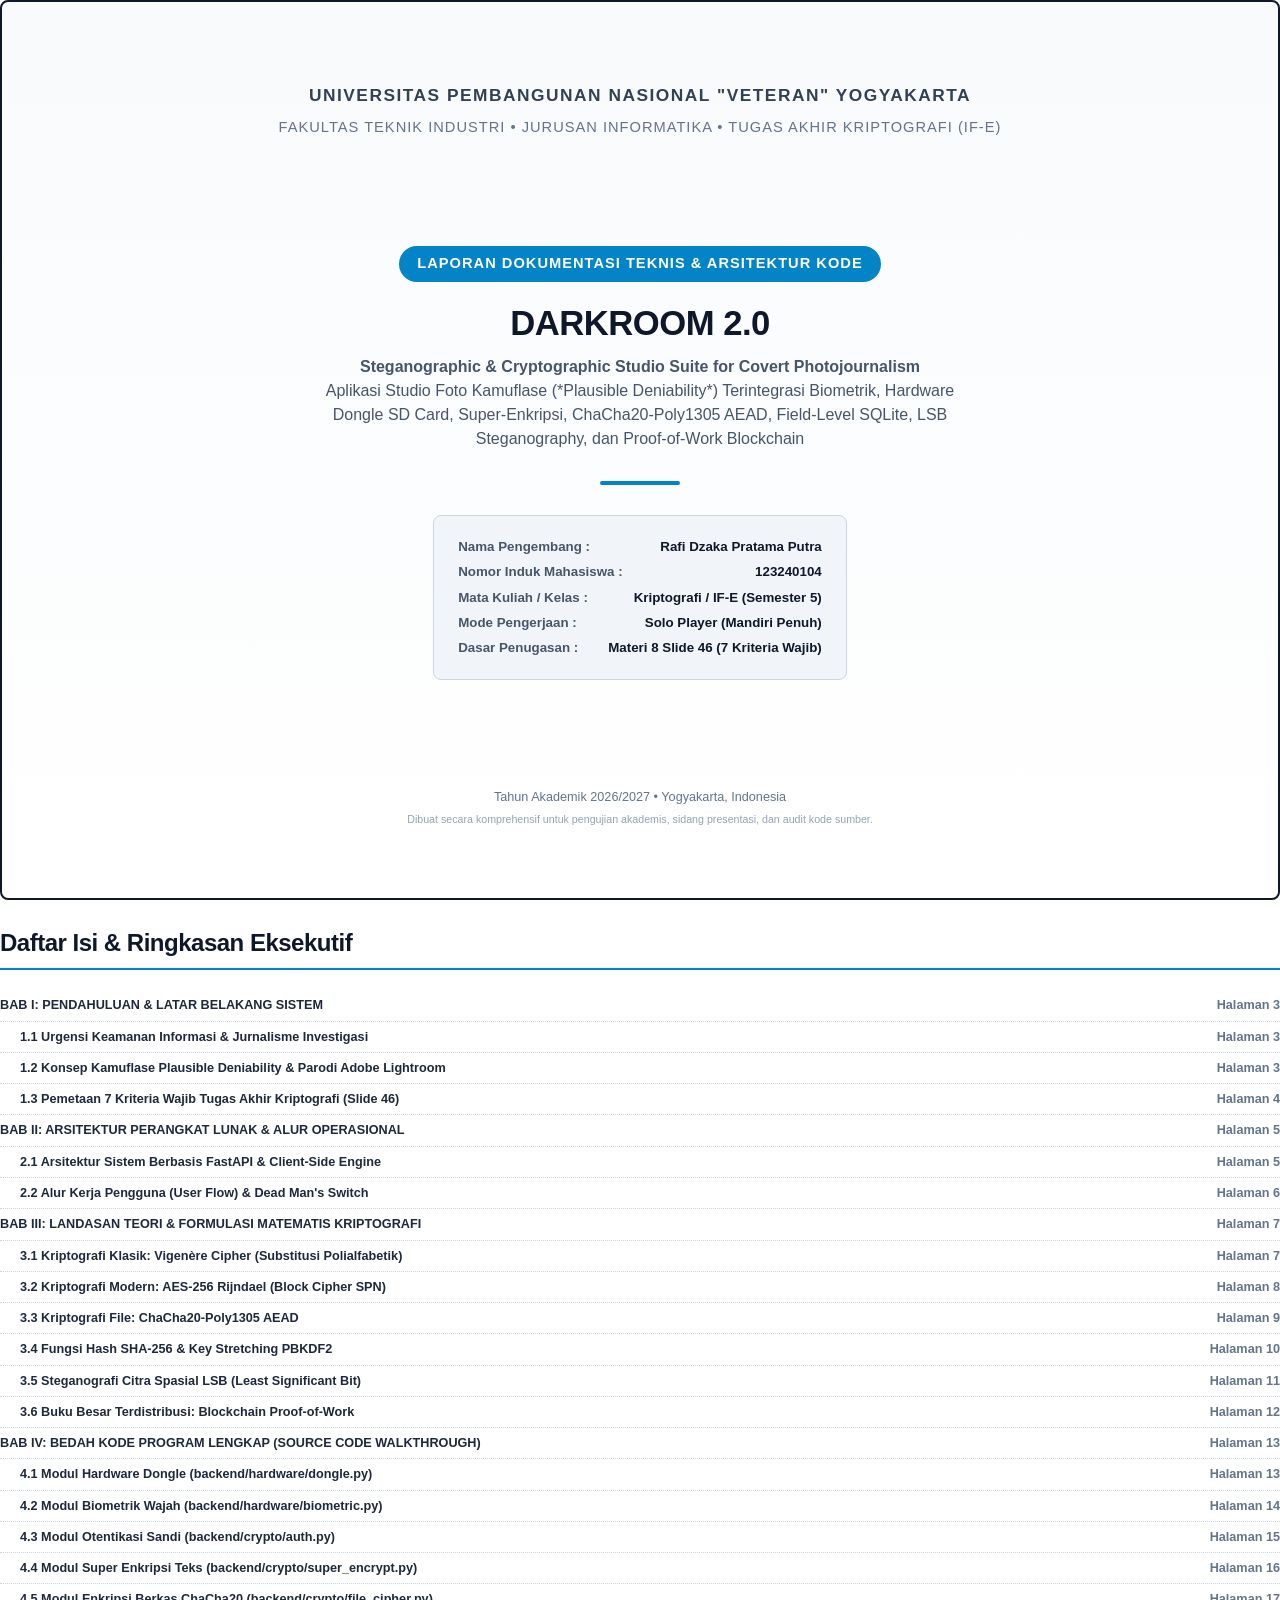
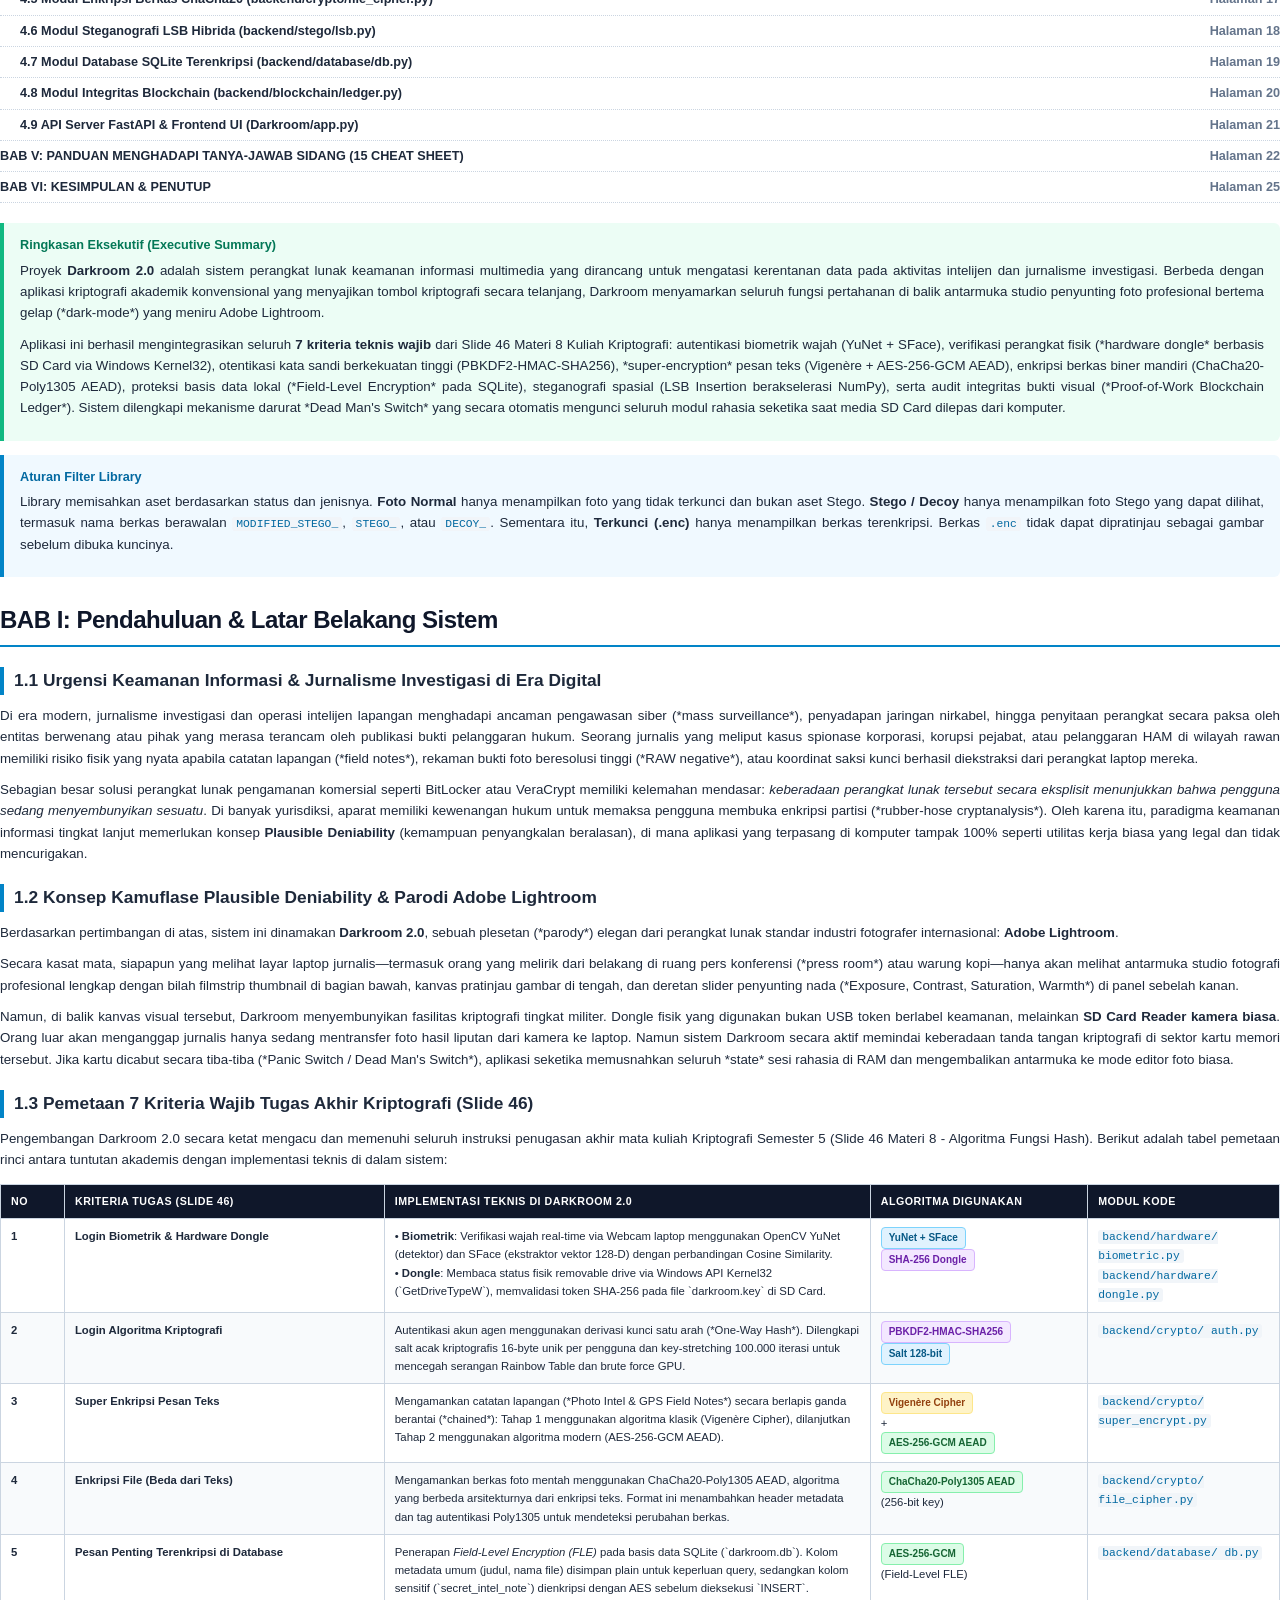
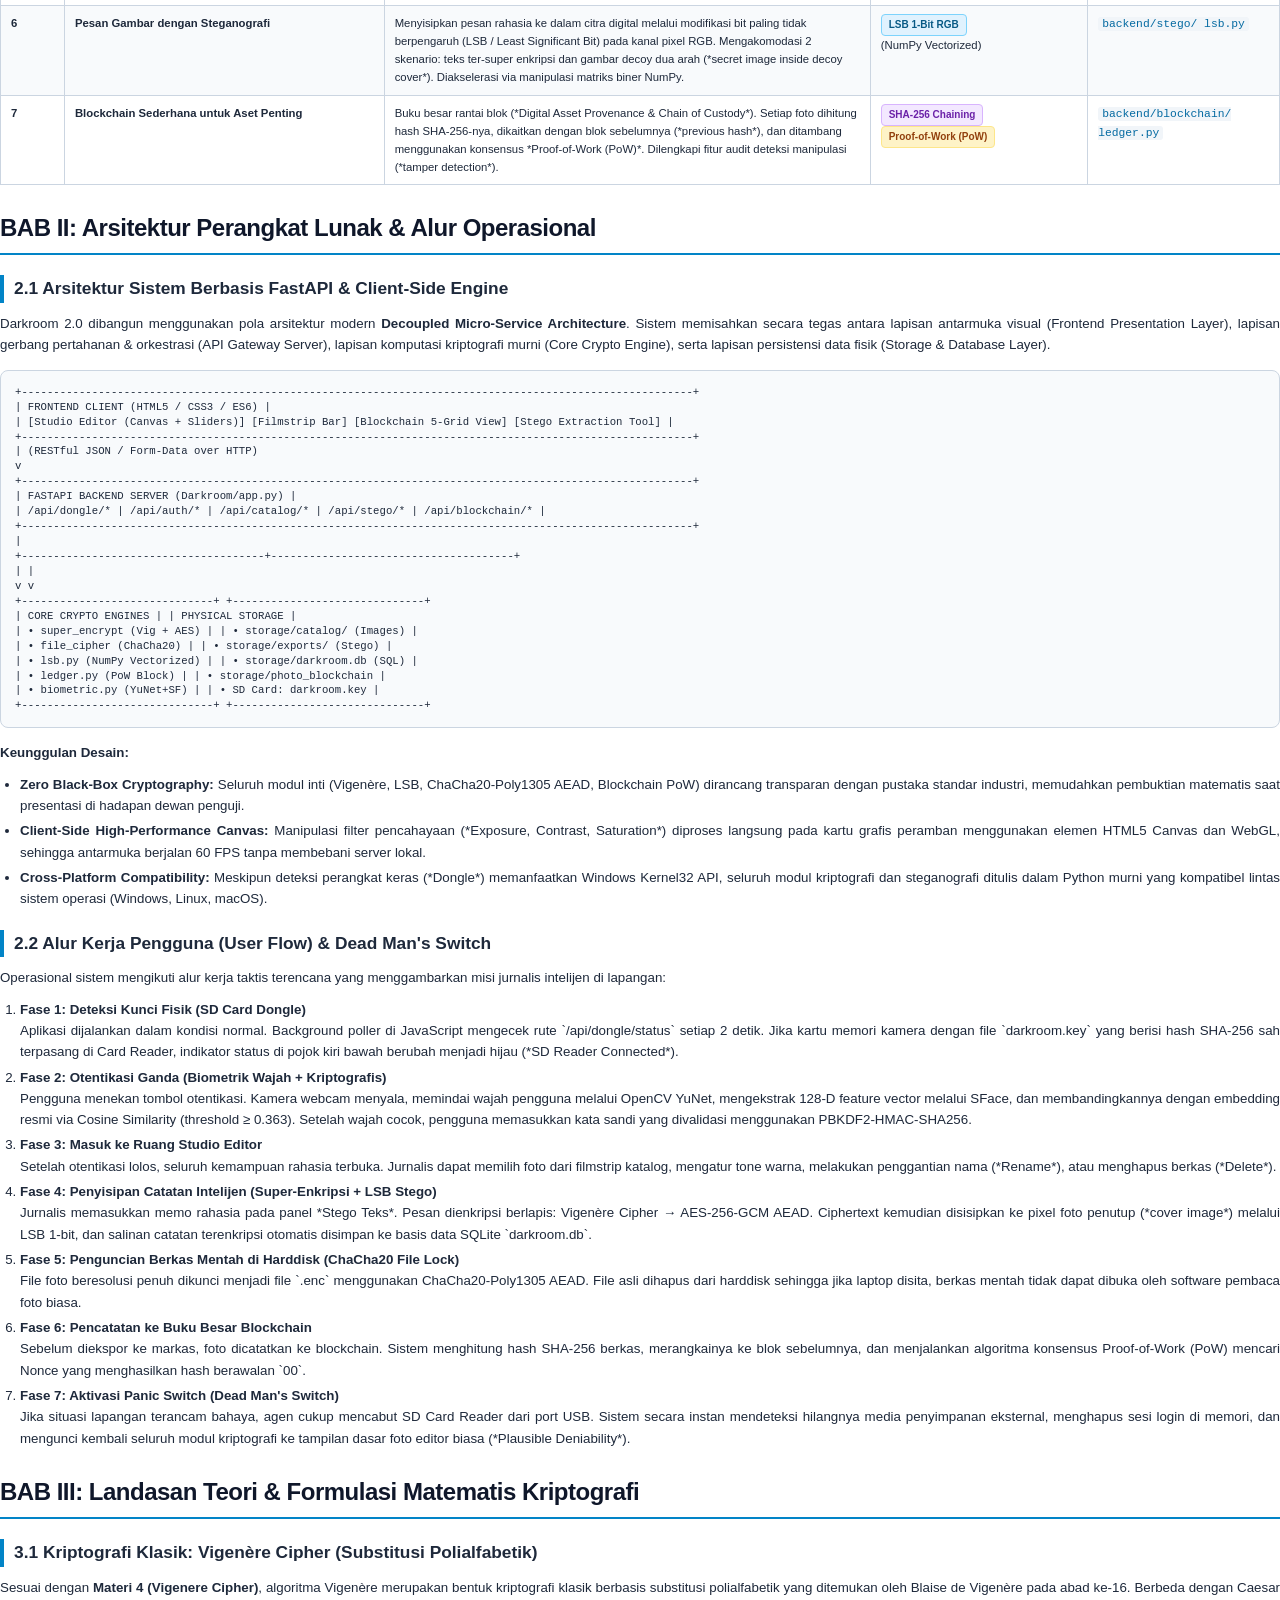
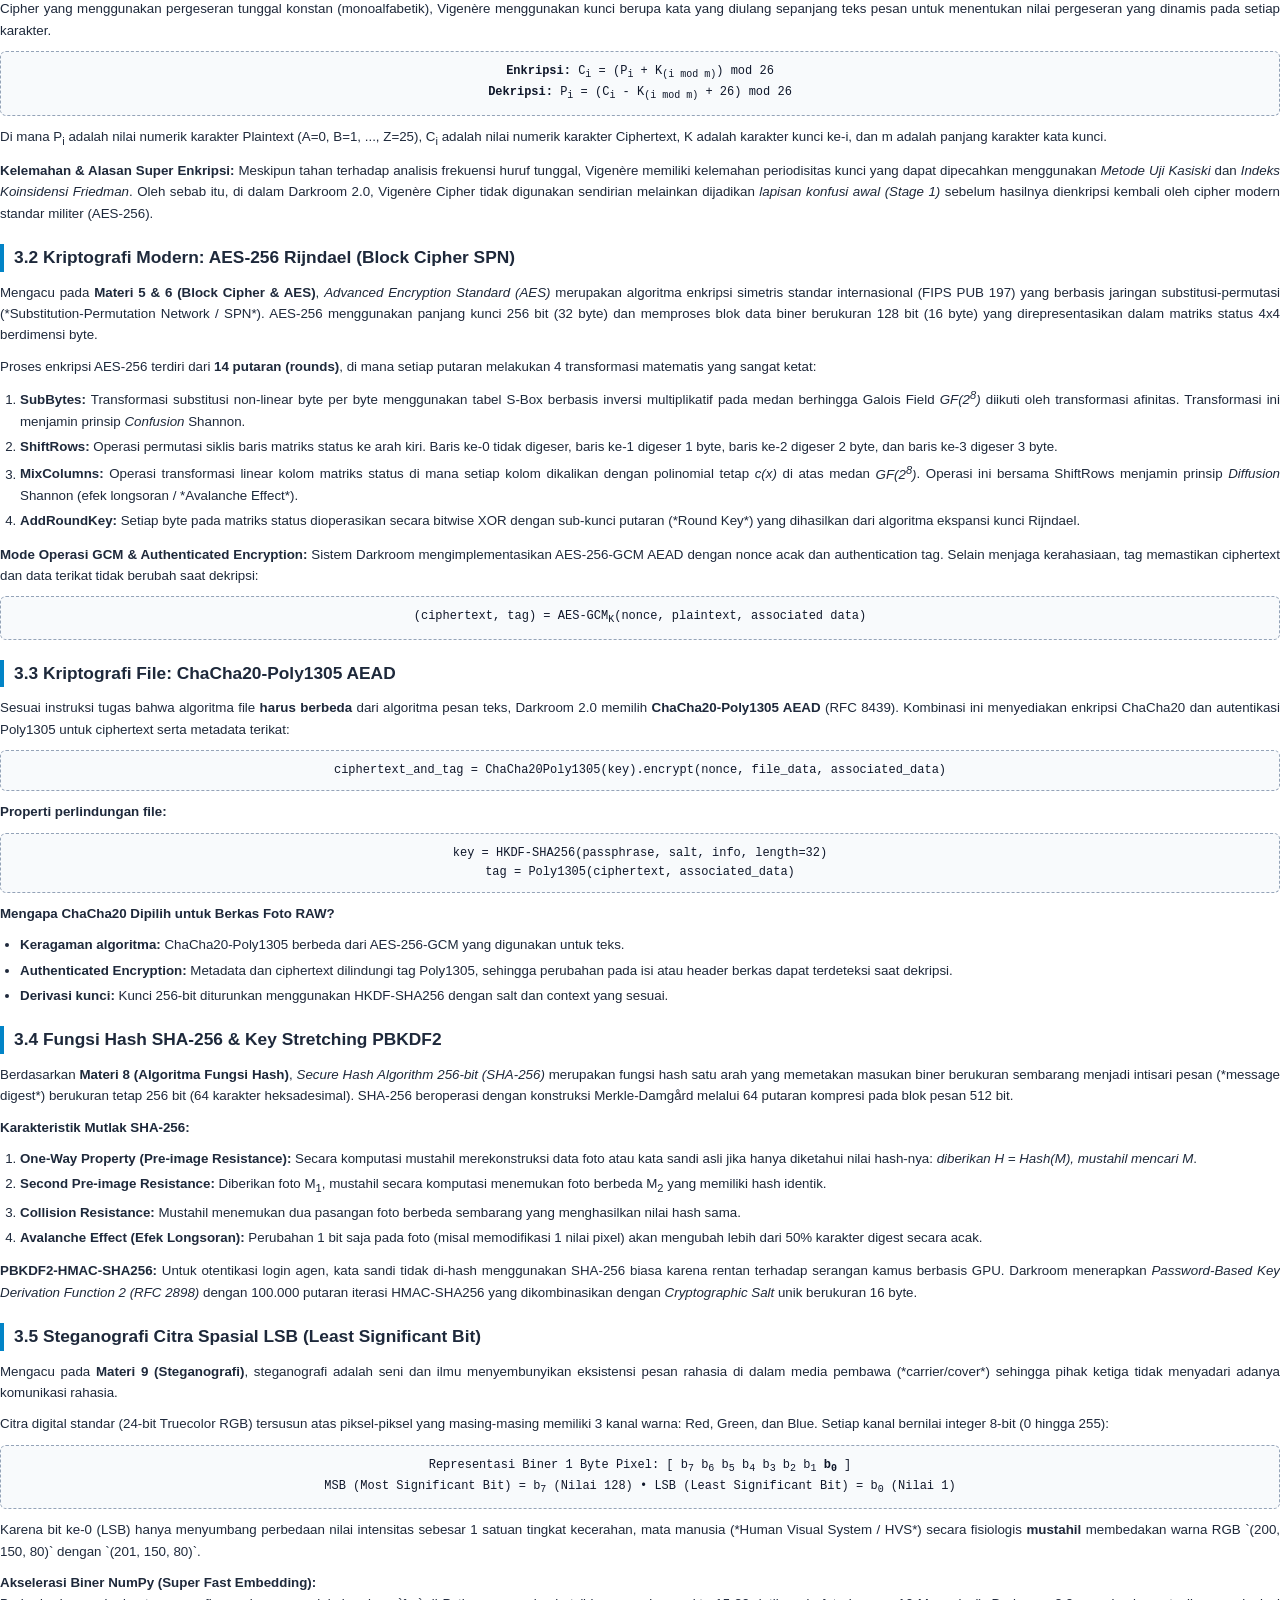
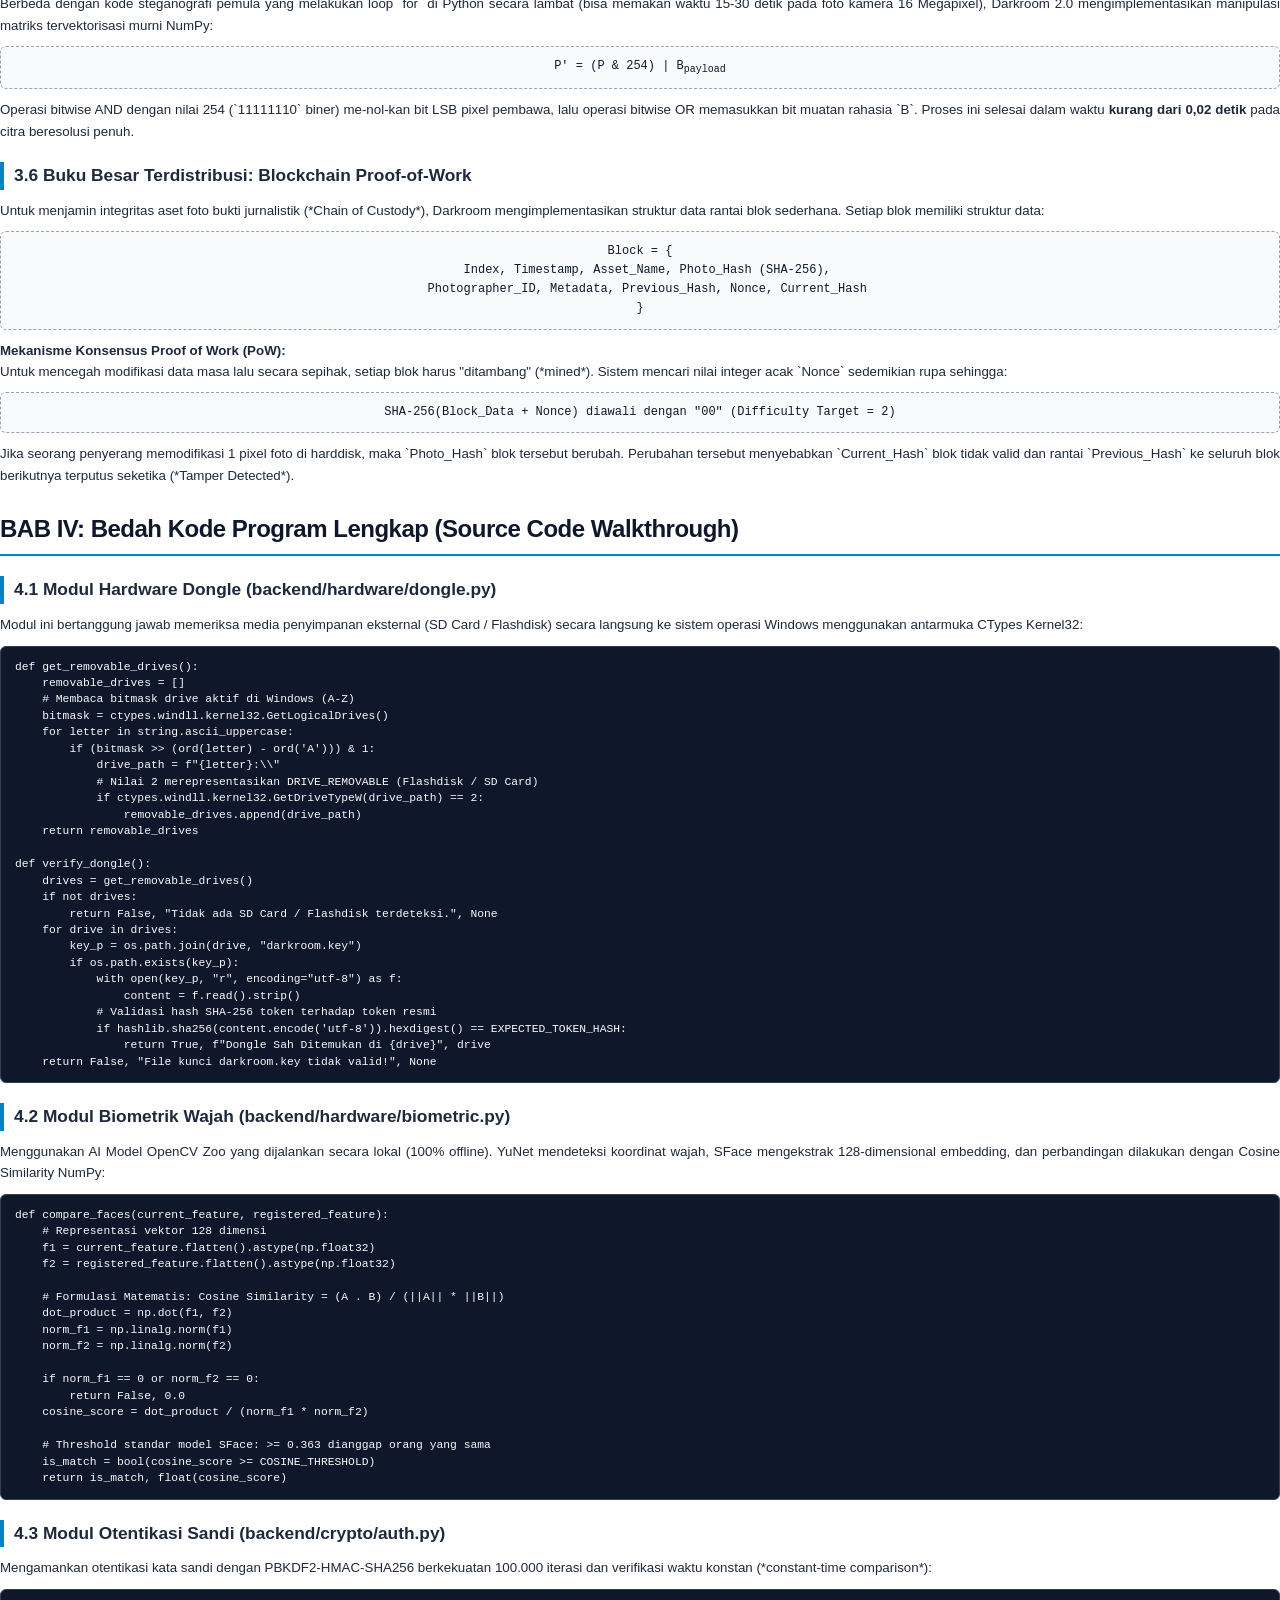
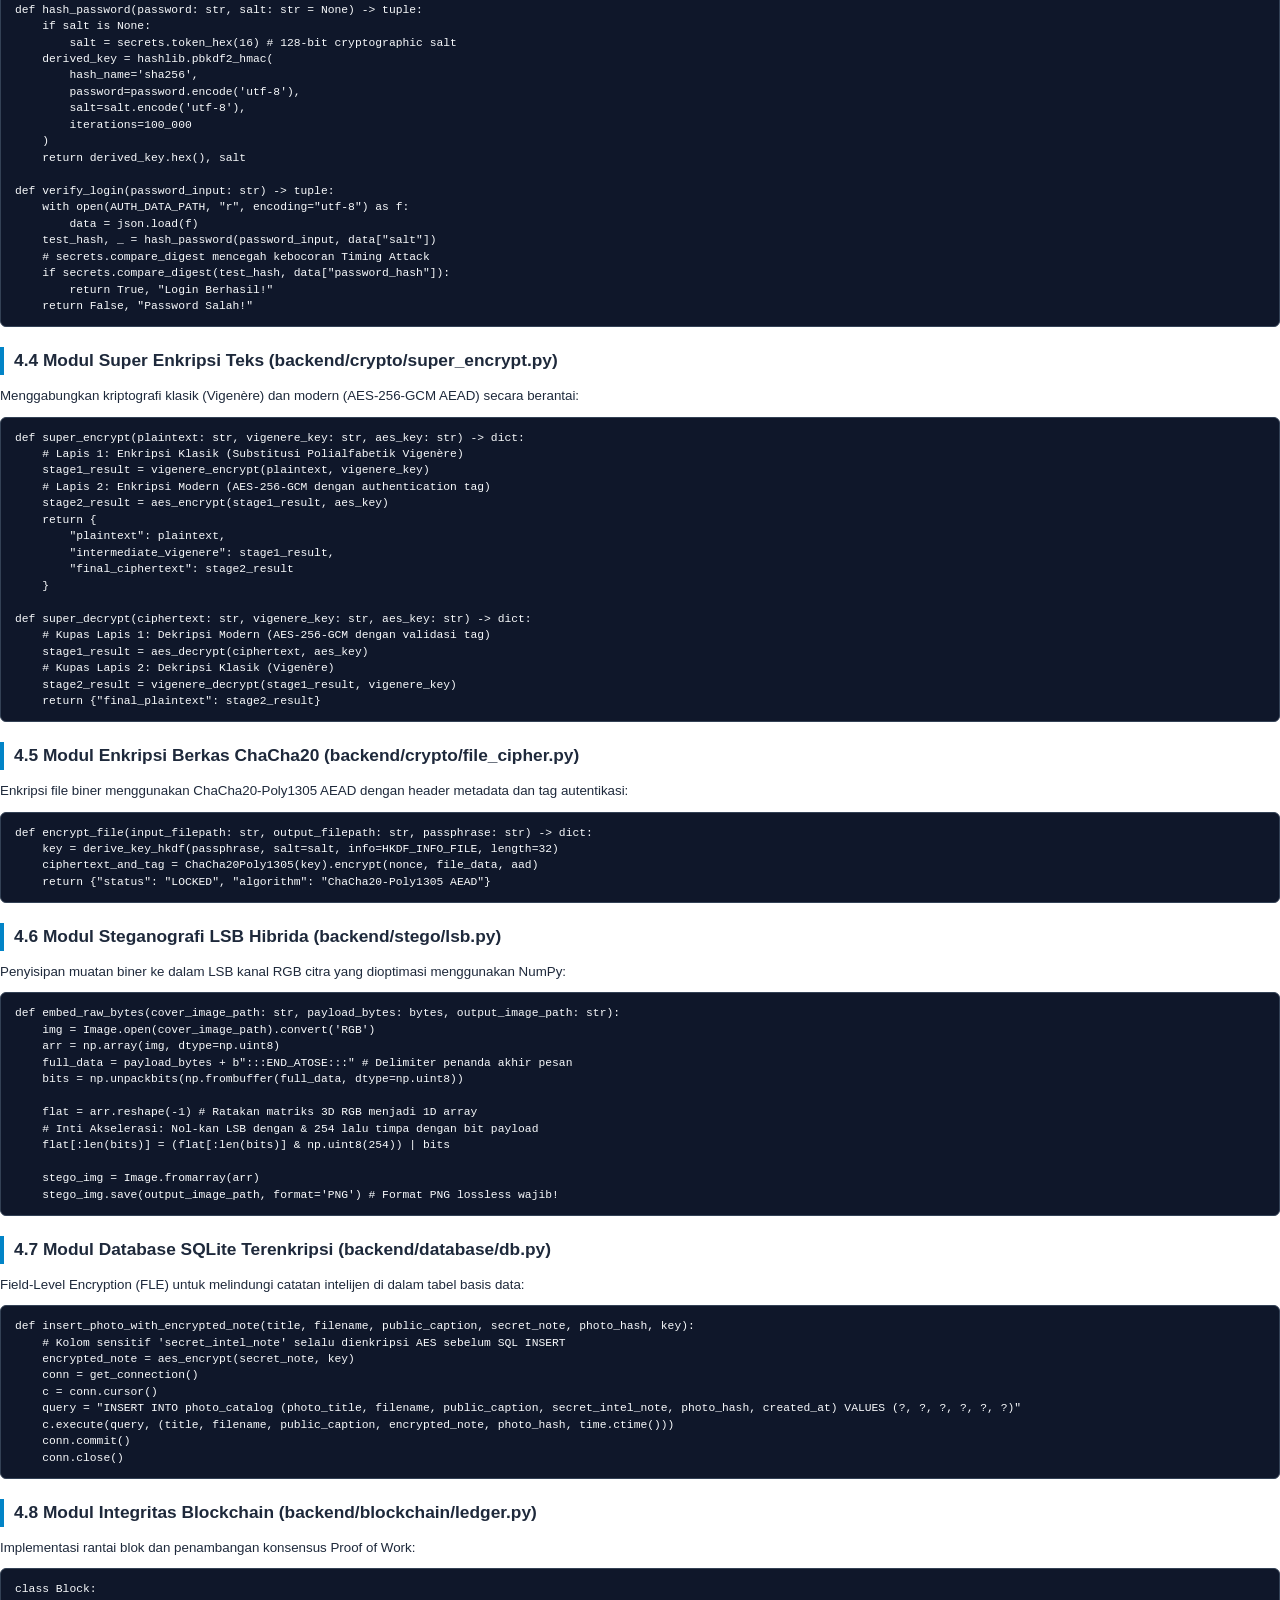
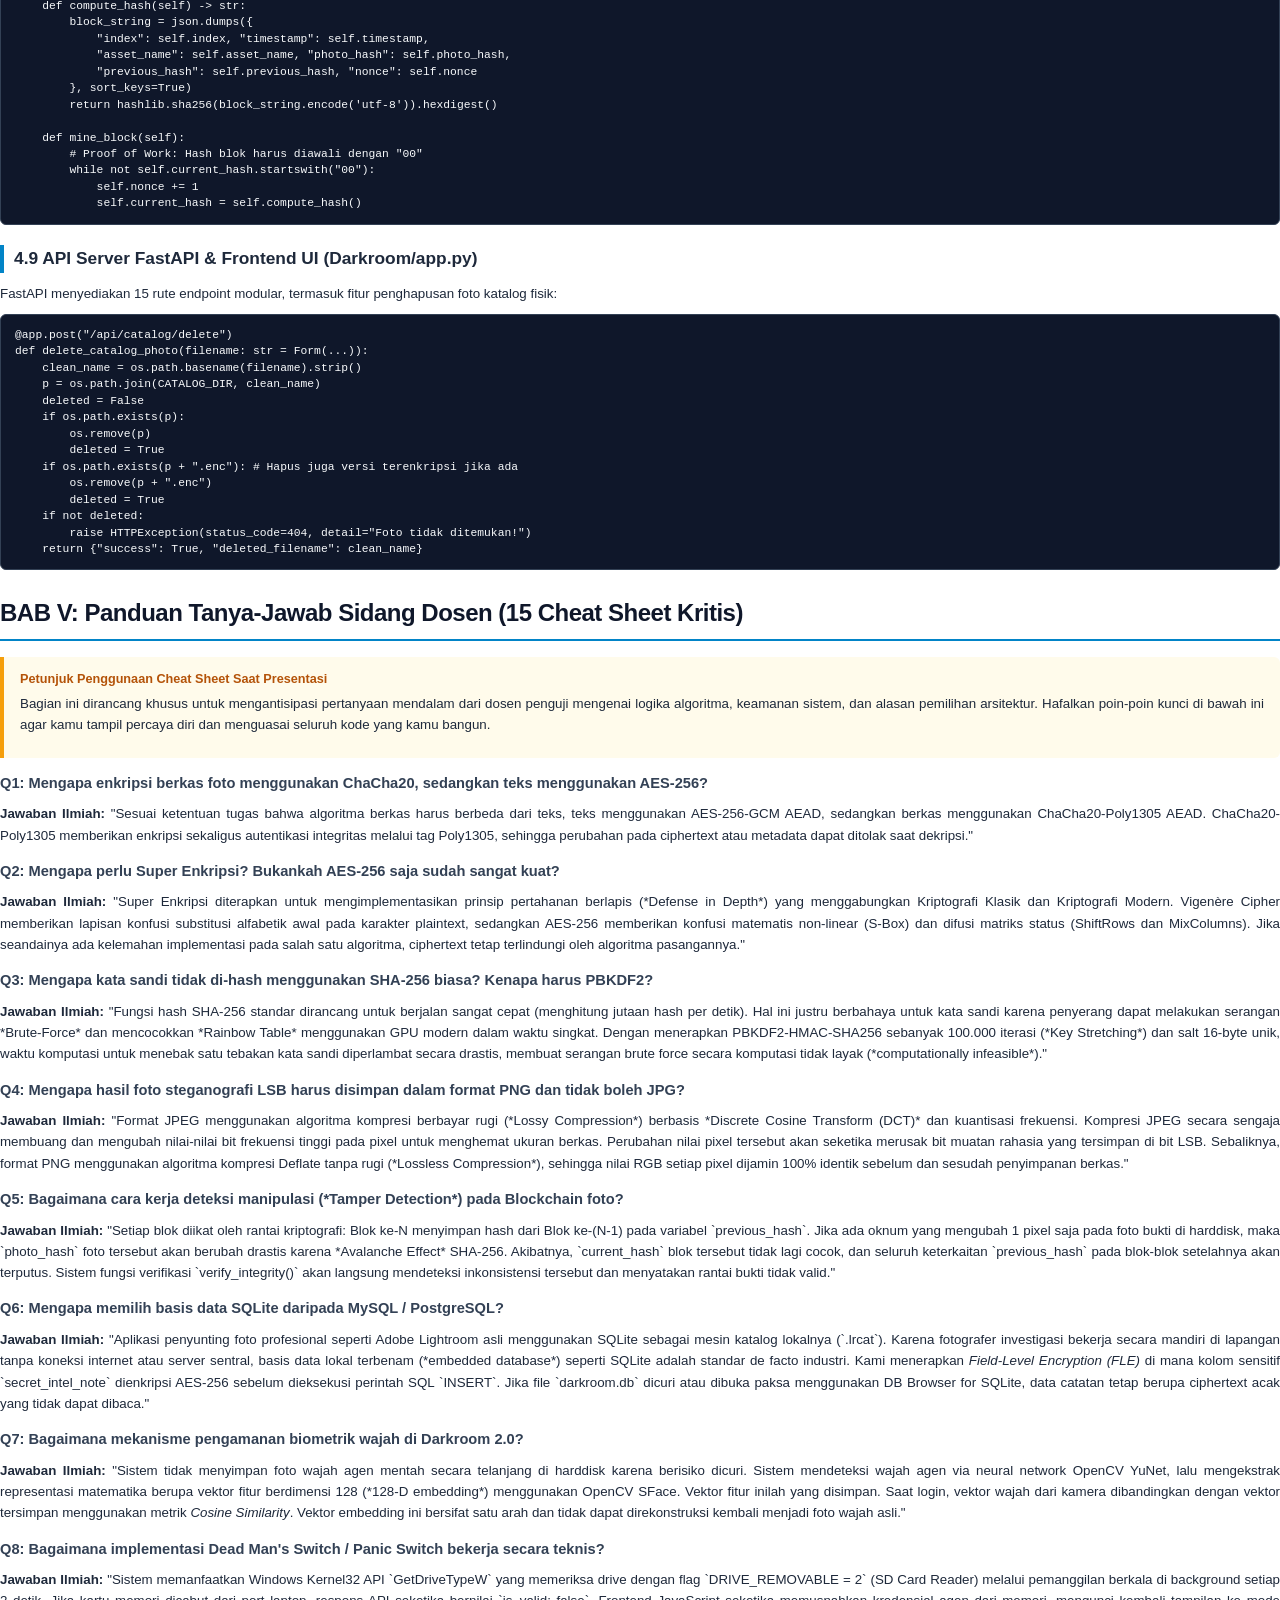
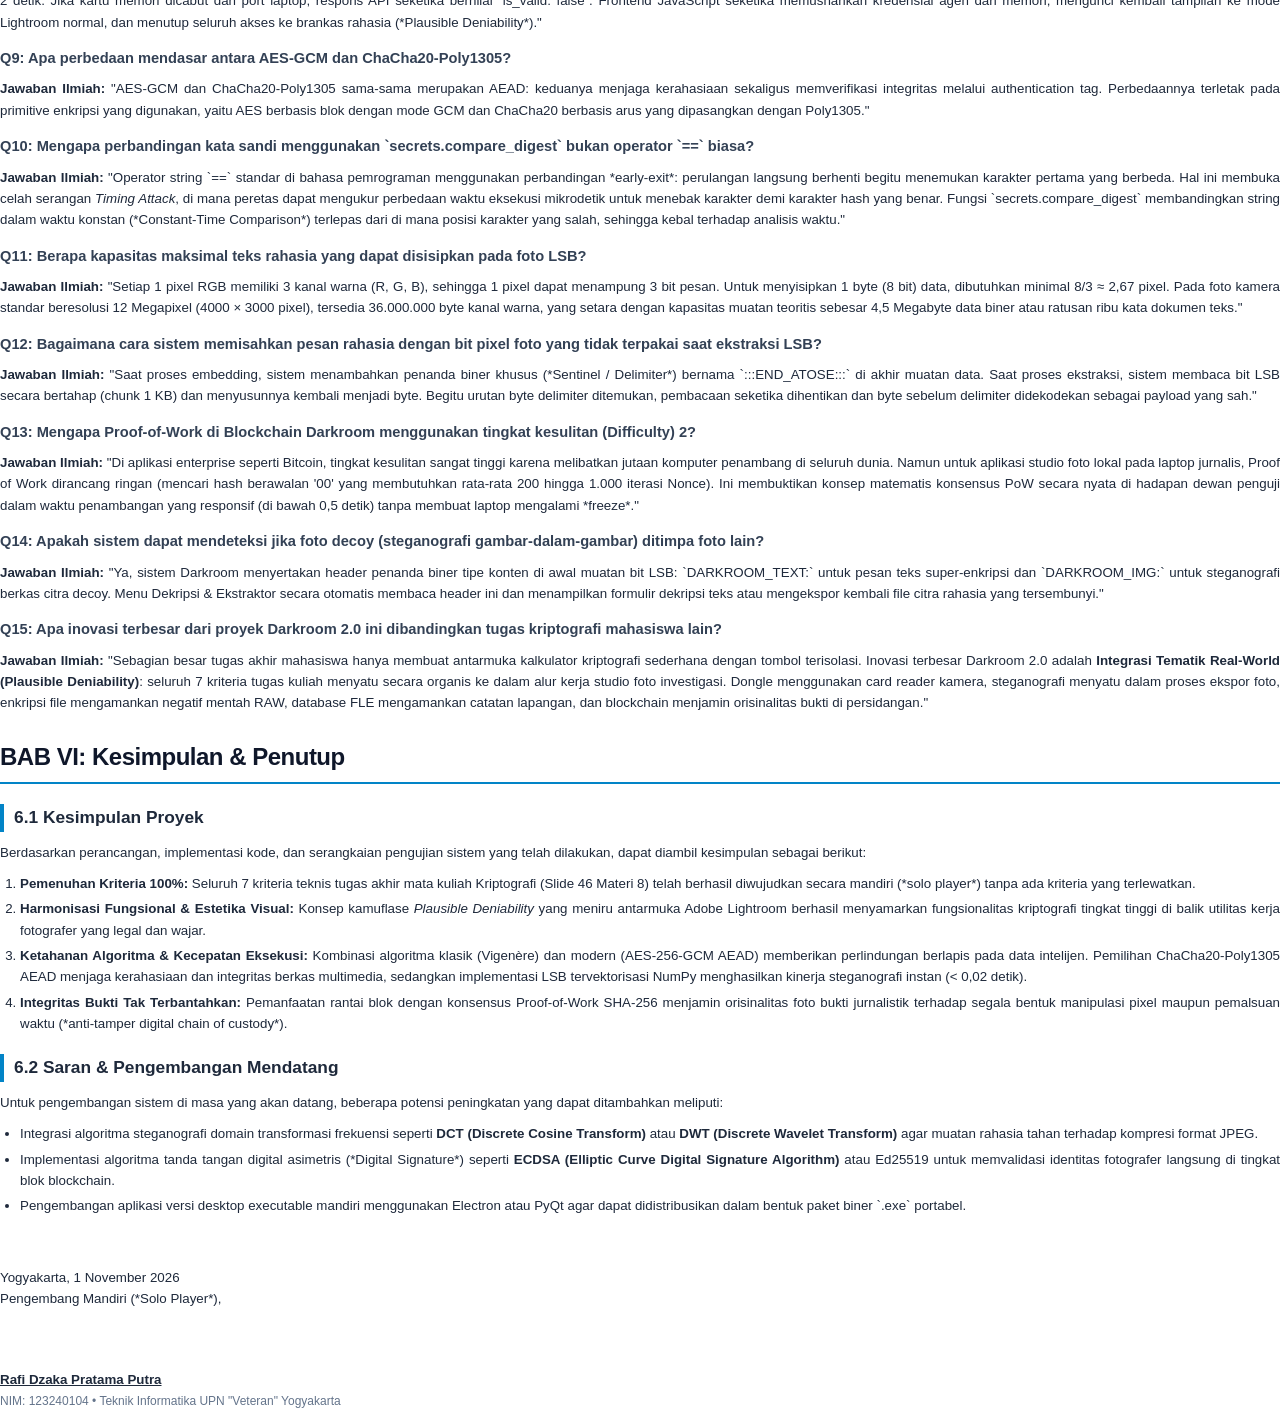
==== commit 778f38f2: "Optimalkan frontend" ====
--- a/Dokumentasi_Lengkap_Darkroom_Kriptografi.html
+++ b/Dokumentasi_Lengkap_Darkroom_Kriptografi.html
@@ -400,6 +400,20 @@
     </p>
     <p>
         Aplikasi ini berhasil mengintegrasikan seluruh <strong>7 kriteria teknis wajib</strong> dari Slide 46 Materi 8 Kuliah Kriptografi: autentikasi biometrik wajah (YuNet + SFace), verifikasi perangkat fisik (*hardware dongle* berbasis SD Card via Windows Kernel32), otentikasi kata sandi berkekuatan tinggi (PBKDF2-HMAC-SHA256), *super-encryption* pesan teks (Vigenère + AES-256-GCM AEAD), enkripsi berkas biner mandiri (ChaCha20-Poly1305 AEAD), proteksi basis data lokal (*Field-Level Encryption* pada SQLite), steganografi spasial (LSB Insertion berakselerasi NumPy), serta audit integritas bukti visual (*Proof-of-Work Blockchain Ledger*). Sistem dilengkapi mekanisme darurat *Dead Man's Switch* yang secara otomatis mengunci seluruh modul rahasia seketika saat media SD Card dilepas dari komputer.
+    </p>
+</div>
+
+<div class="callout callout-info avoid-break">
+    <div class="callout-title">Aturan Filter Library</div>
+    <p>
+        Library memisahkan aset berdasarkan status dan jenisnya. <strong>Foto Normal</strong>
+        hanya menampilkan foto yang tidak terkunci dan bukan aset Stego.
+        <strong>Stego / Decoy</strong> hanya menampilkan foto Stego yang dapat
+        dilihat, termasuk nama berkas berawalan <code>MODIFIED_STEGO_</code>,
+        <code>STEGO_</code>, atau <code>DECOY_</code>. Sementara itu,
+        <strong>Terkunci (.enc)</strong> hanya menampilkan berkas terenkripsi.
+        Berkas <code>.enc</code> tidak dapat dipratinjau sebagai gambar sebelum
+        dibuka kuncinya.
     </p>
 </div>
 
